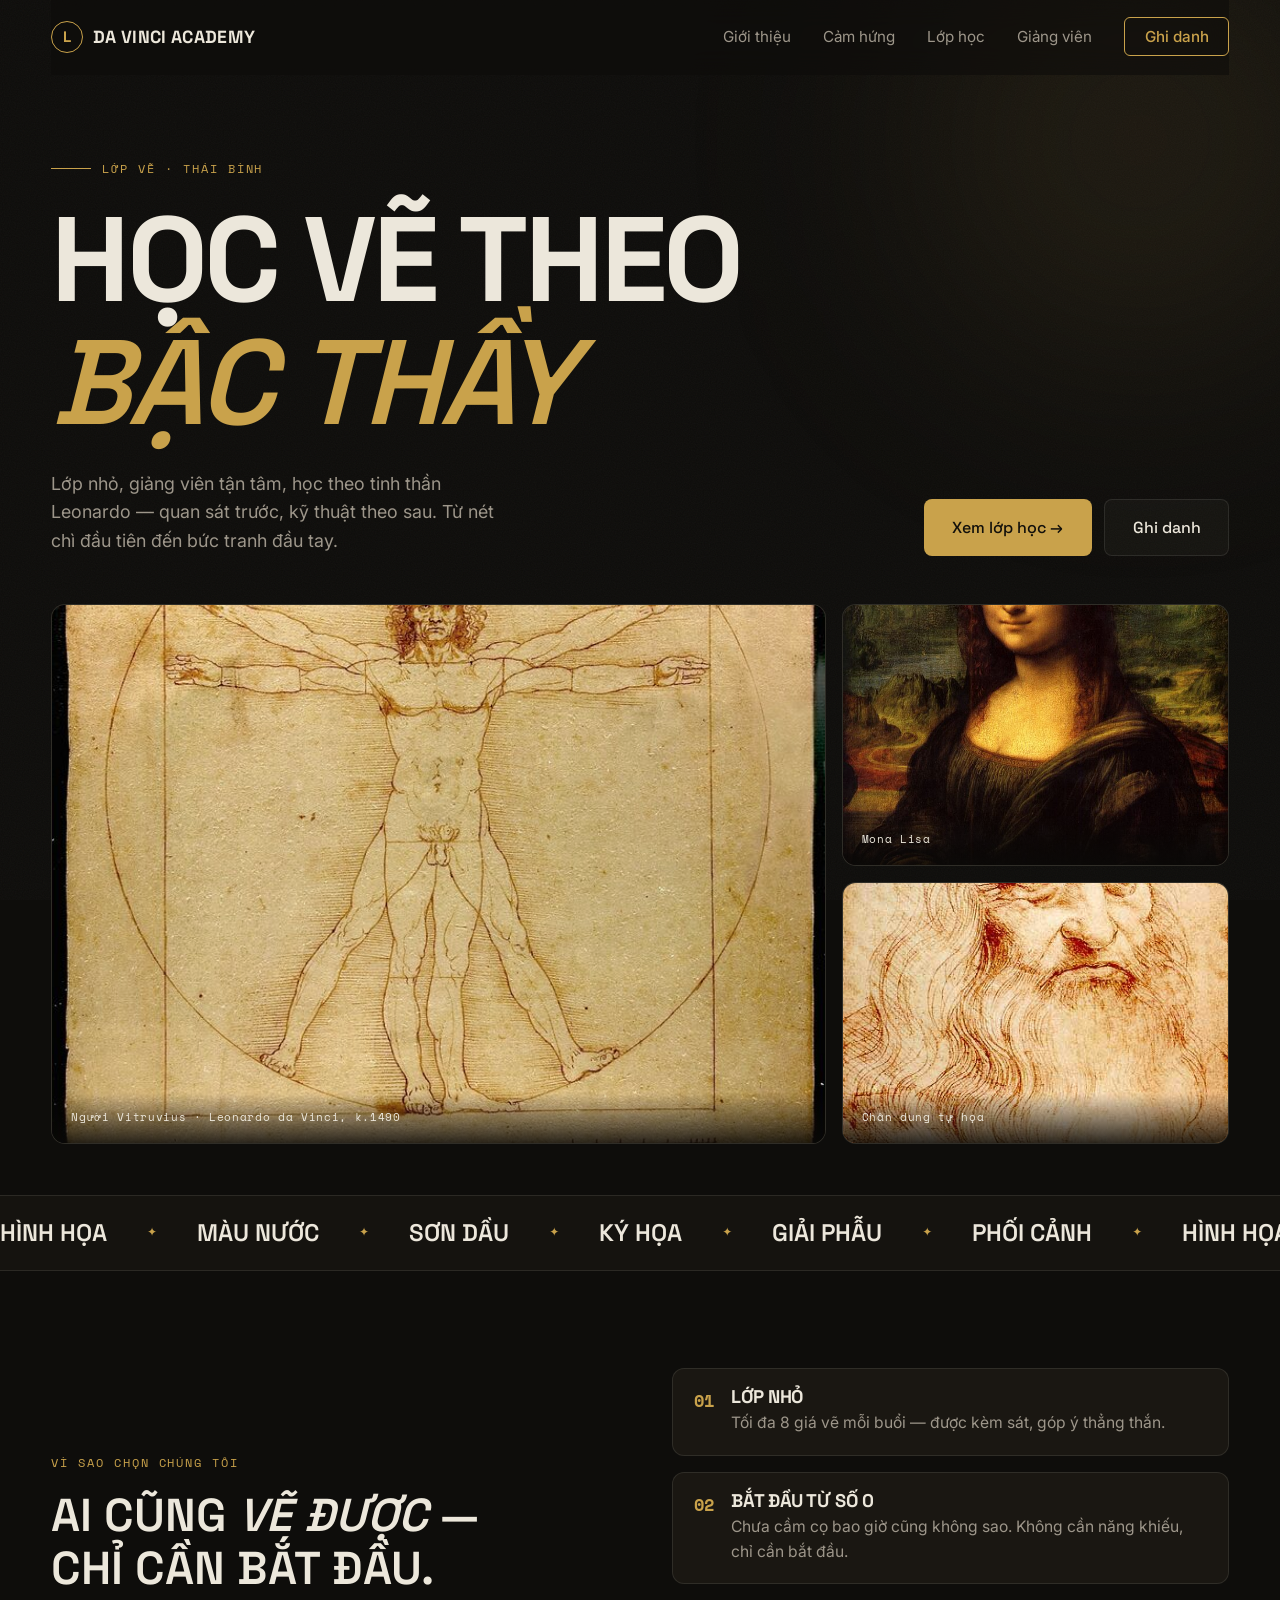
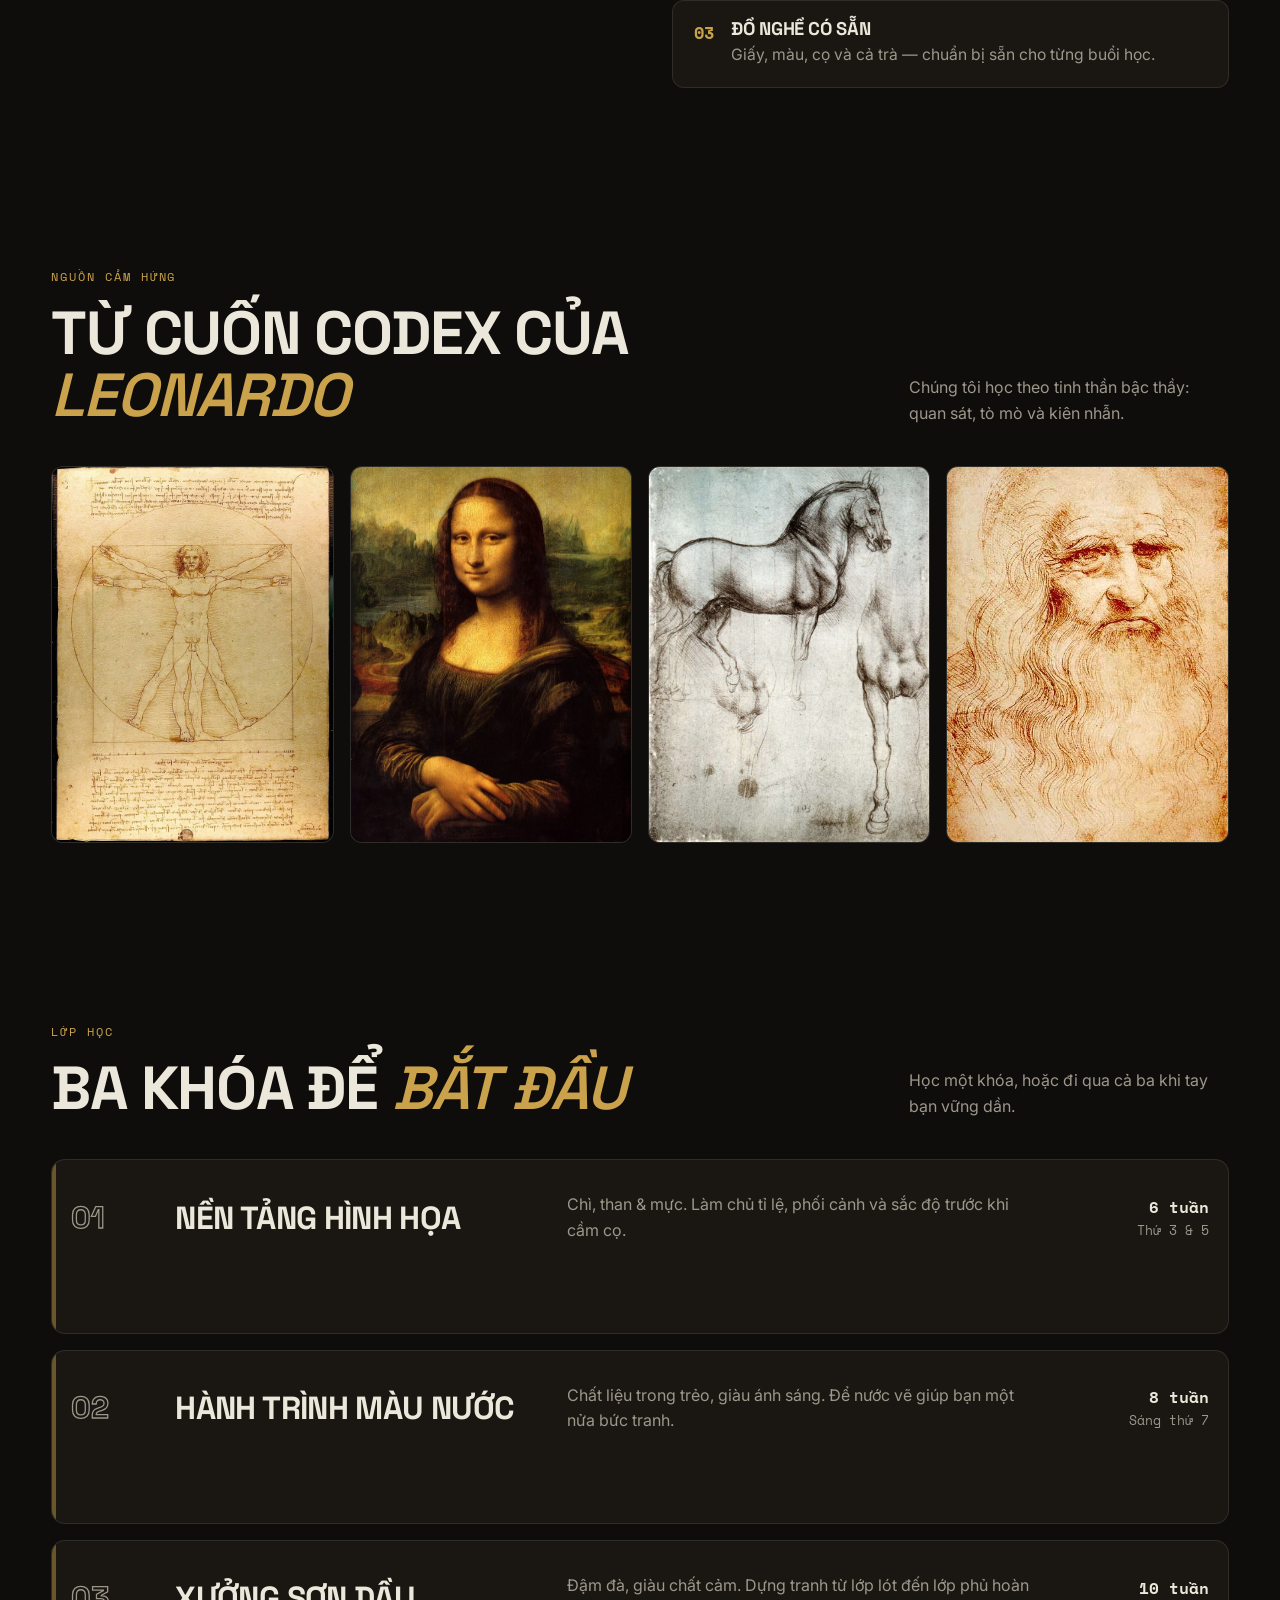
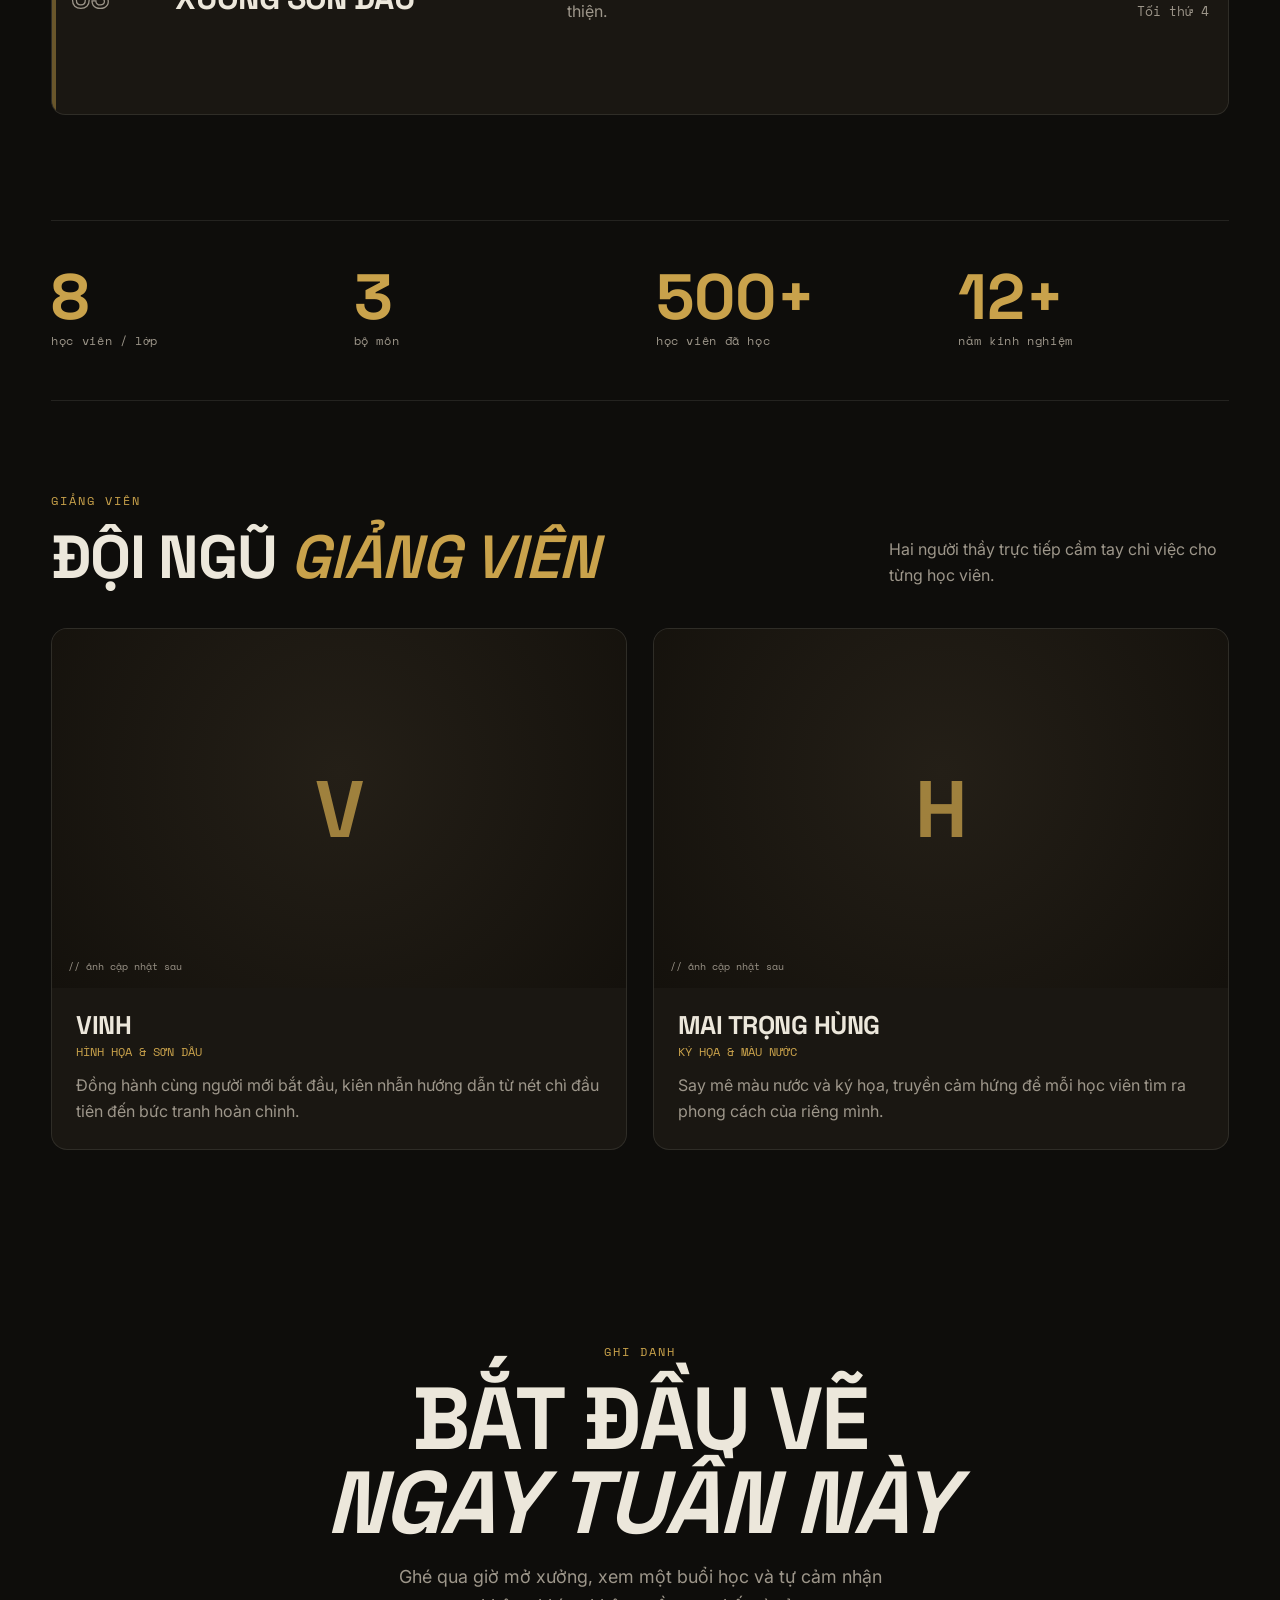
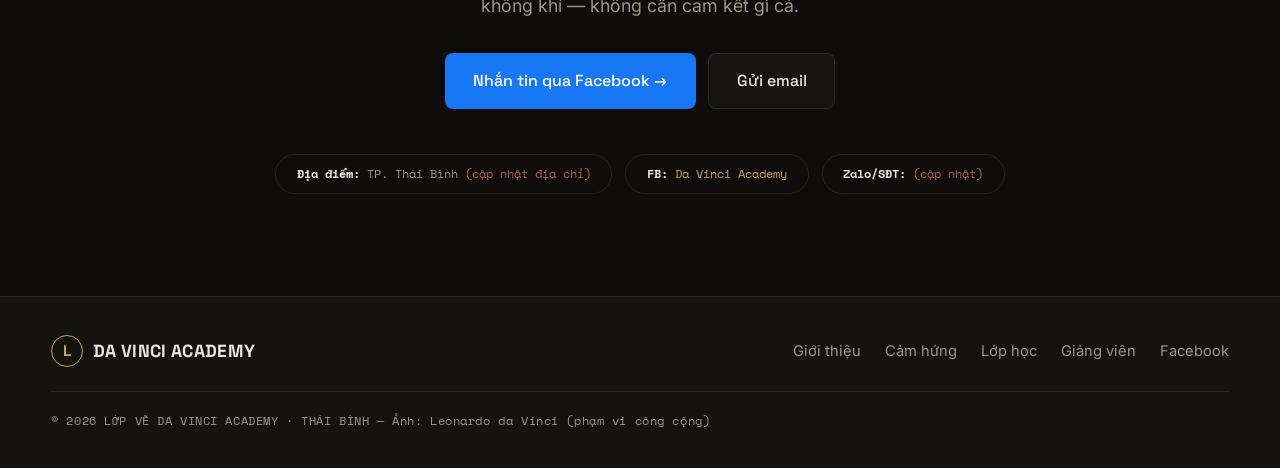
==== index.html @ dcdc7dc7 "Đặt bản giao diện da Vinci (tối + ảnh thật) làm trang chủ - davinci.html -> index.html (trang chủ Gi" ====
<!DOCTYPE html>
<html lang="vi">
<head>
<meta charset="UTF-8" />
<meta name="viewport" content="width=device-width, initial-scale=1.0" />
<meta name="description" content="Lớp vẽ Da Vinci Academy | Thái Bình — học vẽ theo tinh thần bậc thầy Phục Hưng. Giảng viên Vinh & Mai Trọng Hùng. Ký họa, màu nước, sơn dầu." />
<title>DA VINCI ACADEMY — Thái Bình</title>
<link rel="preconnect" href="https://fonts.googleapis.com" />
<link rel="preconnect" href="https://fonts.gstatic.com" crossorigin />
<link href="https://fonts.googleapis.com/css2?family=Space+Grotesk:wght@500;600;700&family=Space+Mono:wght@400;700&family=Inter:wght@400;500;600&display=swap" rel="stylesheet" />
<style>
:root{
  --bg:#0e0d0b;
  --bg2:#15130f;
  --card:#1a1712;
  --ink:#ece7db;
  --muted:#9d968a;
  --line:rgba(236,231,219,.1);
  --gold:#c9a24b;
  --gold-soft:#e0c079;
  --sanguine:#b0603f;
  --display:"Space Grotesk",system-ui,sans-serif;
  --mono:"Space Mono",monospace;
  --body:"Inter",system-ui,sans-serif;
}
*{box-sizing:border-box;margin:0;padding:0}
html{scroll-behavior:smooth}
body{font-family:var(--body);color:var(--ink);background:var(--bg);line-height:1.6;-webkit-font-smoothing:antialiased;overflow-x:hidden}
.wrap{width:min(1240px,92%);margin-inline:auto;position:relative;z-index:2}
a{color:inherit;text-decoration:none}
img{display:block;max-width:100%}
h1,h2,h3{font-family:var(--display);font-weight:700;line-height:1.02;letter-spacing:-.02em}

.glow{position:fixed;width:600px;height:600px;border-radius:50%;filter:blur(120px);background:radial-gradient(circle,rgba(201,162,75,.16),transparent 70%);top:-160px;right:-160px;z-index:0;pointer-events:none}
.grain{position:fixed;inset:0;z-index:1;pointer-events:none;opacity:.04;
  background-image:url("data:image/svg+xml,%3Csvg xmlns='http://www.w3.org/2000/svg' width='120' height='120'%3E%3Cfilter id='n'%3E%3CfeTurbulence type='fractalNoise' baseFrequency='.85' numOctaves='2'/%3E%3C/filter%3E%3Crect width='120' height='120' filter='url(%23n)'/%3E%3C/svg%3E")}

.mono{font-family:var(--mono);font-size:.76rem;letter-spacing:.16em;text-transform:uppercase}
.gold{color:var(--gold)}

/* ===== Nav ===== */
.nav{display:flex;align-items:center;justify-content:space-between;padding:1.3rem 0;position:sticky;top:0;background:rgba(14,13,11,.6);backdrop-filter:blur(14px);z-index:60;border-bottom:1px solid transparent;transition:border-color .3s}
.nav.stuck{border-color:var(--line)}
.brand{font-family:var(--display);font-weight:700;font-size:1.1rem;letter-spacing:.02em;display:flex;align-items:center;gap:.6rem}
.brand .seal{width:32px;height:32px;border:1px solid var(--gold);border-radius:50%;display:grid;place-items:center;color:var(--gold);font-family:var(--display);font-size:.95rem}
.nav-links{display:flex;align-items:center;gap:2rem;list-style:none}
.nav-links a{font-size:.95rem;color:var(--muted);transition:color .2s}
.nav-links a:hover{color:var(--ink)}
.nav-cta{border:1px solid var(--gold);color:var(--gold)!important;padding:.55rem 1.2rem;border-radius:6px;font-weight:500;font-size:.9rem}
.nav-cta:hover{background:var(--gold);color:#12100b!important}
.burger{display:none;flex-direction:column;gap:5px;background:none;border:0;cursor:pointer}
.burger span{width:26px;height:2px;background:var(--ink);border-radius:2px}

/* ===== Hero ===== */
.hero{padding:clamp(2.5rem,6vw,5rem) 0 clamp(2.5rem,4vw,4rem)}
.hero .mono{color:var(--gold);margin-bottom:1.3rem;display:inline-flex;align-items:center;gap:.7rem}
.hero .mono::before{content:"";width:40px;height:1px;background:var(--gold)}
.hero h1{font-size:clamp(3rem,9.5vw,7.5rem);font-weight:700;letter-spacing:-.03em;text-transform:uppercase}
.hero h1 em{font-style:italic;font-family:var(--display);color:var(--gold);font-weight:600}
.hero-sub{display:flex;justify-content:space-between;align-items:flex-end;gap:2rem;flex-wrap:wrap;margin-top:1.6rem}
.hero-sub p{max-width:42ch;color:var(--muted);font-size:1.12rem}
.hero-actions{display:flex;gap:.8rem;flex-wrap:wrap}
.btn{display:inline-flex;align-items:center;gap:.5rem;font-family:var(--display);font-weight:500;font-size:1rem;padding:.9rem 1.7rem;border-radius:8px;cursor:pointer;transition:transform .2s,background .2s,color .2s,border-color .2s;border:1px solid transparent}
.btn-gold{background:var(--gold);color:#12100b}
.btn-gold:hover{background:var(--gold-soft);transform:translateY(-3px)}
.btn-ghost{border-color:var(--line);color:var(--ink);background:rgba(236,231,219,.03)}
.btn-ghost:hover{border-color:var(--gold);color:var(--gold);transform:translateY(-3px)}

.hero-visual{margin-top:clamp(2rem,4vw,3rem);display:grid;grid-template-columns:2fr 1fr;gap:1rem;height:clamp(340px,46vw,540px)}
.ph{position:relative;overflow:hidden;border-radius:14px;border:1px solid var(--line);background:var(--card)}
.ph img{position:absolute;inset:0;width:100%;height:100%;object-fit:cover;filter:saturate(.92) contrast(1.02)}
.ph .cap{position:absolute;left:0;right:0;bottom:0;padding:1rem 1.2rem;font-family:var(--mono);font-size:.68rem;letter-spacing:.06em;color:var(--ink);background:linear-gradient(transparent,rgba(10,9,7,.85));z-index:2}
.hero-side{display:grid;grid-template-rows:1fr 1fr;gap:1rem}

/* ===== Marquee ===== */
.strip{border-block:1px solid var(--line);padding:1.1rem 0;overflow:hidden;white-space:nowrap;background:var(--bg2)}
.strip .track{display:inline-flex;gap:2.5rem;font-family:var(--display);font-weight:600;font-size:1.5rem;text-transform:uppercase;color:var(--ink);animation:slide 24s linear infinite}
.strip .track span{display:inline-flex;align-items:center;gap:2.5rem}
.strip .track span::after{content:"✦";font-size:.75rem;color:var(--gold)}
@keyframes slide{to{transform:translateX(-50%)}}

/* ===== Section ===== */
.sec{padding:clamp(3.5rem,7vw,7rem) 0}
.eyebrow{font-family:var(--mono);font-size:.76rem;letter-spacing:.16em;text-transform:uppercase;color:var(--gold);margin-bottom:1rem;display:block}
.sec-title{font-size:clamp(2.1rem,5vw,3.8rem);font-weight:700;text-transform:uppercase}
.sec-title em{font-style:italic;color:var(--gold);font-weight:600}
.two{display:grid;grid-template-columns:1fr 1fr;gap:clamp(2rem,5vw,5rem);align-items:center}

/* about */
.statement{font-family:var(--display);font-size:clamp(1.8rem,3.6vw,3rem);font-weight:600;line-height:1.15;max-width:16ch;text-transform:uppercase}
.about-points{list-style:none;display:grid;gap:1rem;margin-top:.5rem}
.about-points li{display:grid;grid-template-columns:auto 1fr;gap:1.1rem;align-items:start;padding:1.2rem 1.3rem;border:1px solid var(--line);border-radius:12px;background:var(--card);transition:border-color .25s,transform .25s}
.about-points li:hover{transform:translateY(-4px);border-color:var(--gold)}
.about-points .n{font-family:var(--mono);font-weight:700;font-size:1.05rem;color:var(--gold)}
.about-points h3{font-size:1.15rem;margin-bottom:.2rem;text-transform:uppercase}
.about-points p{color:var(--muted);font-size:.98rem}

/* ===== Gallery ===== */
.gallery-grid{display:grid;grid-template-columns:repeat(4,1fr);gap:1rem}
.art{position:relative;border-radius:12px;overflow:hidden;border:1px solid var(--line);aspect-ratio:3/4;background:var(--card)}
.art img{width:100%;height:100%;object-fit:cover;filter:saturate(.9) contrast(1.02);transition:transform .5s,filter .4s}
.art:hover img{transform:scale(1.05);filter:saturate(1)}
.art figcaption{position:absolute;left:0;right:0;bottom:0;padding:.9rem 1rem;font-family:var(--mono);font-size:.66rem;letter-spacing:.05em;color:var(--ink);background:linear-gradient(transparent,rgba(10,9,7,.88));opacity:0;transform:translateY(8px);transition:.3s}
.art:hover figcaption{opacity:1;transform:none}

/* ===== Classes ===== */
.classes-head{display:flex;justify-content:space-between;align-items:flex-end;flex-wrap:wrap;gap:1rem;margin-bottom:2.5rem}
.class-row{display:grid;grid-template-columns:80px 1.1fr 1.4fr 150px;gap:1.5rem;align-items:center;padding:2rem 1.2rem;border:1px solid var(--line);border-radius:14px;margin-bottom:1rem;background:var(--card);position:relative;overflow:hidden;transition:transform .25s,border-color .25s}
.class-row::before{content:"";position:absolute;left:0;top:0;bottom:0;width:4px;background:var(--gold);opacity:.45;transition:opacity .25s,width .25s}
.class-row:hover{transform:translateX(6px);border-color:var(--gold)}
.class-row:hover::before{opacity:1;width:7px}
.class-row .num{font-family:var(--display);font-size:1.9rem;font-weight:700;color:transparent;-webkit-text-stroke:1.3px var(--muted)}
.class-row h3{font-size:clamp(1.4rem,2.6vw,2rem);text-transform:uppercase}
.class-row .desc{color:var(--muted)}
.class-row .info{text-align:right;font-family:var(--mono);font-size:.82rem}
.class-row .info b{display:block;color:var(--ink);font-size:.98rem}
.class-row .info span{color:var(--muted)}
.class-row .arrow{font-family:var(--display);color:var(--gold);font-size:1.3rem;opacity:0;transition:opacity .25s,transform .25s}
.class-row:hover .arrow{opacity:1;transform:translateX(4px)}

/* ===== Numbers ===== */
.numbers{border-block:1px solid var(--line);padding:clamp(2.2rem,5vw,3rem) 0;display:grid;grid-template-columns:repeat(4,1fr);gap:2rem}
.numbers .stat b{font-family:var(--display);font-size:clamp(2.6rem,6vw,4rem);font-weight:700;display:block;line-height:.9;color:var(--gold)}
.numbers .stat span{color:var(--muted);font-family:var(--mono);font-size:.78rem;letter-spacing:.05em}

/* ===== Instructors ===== */
.teachers{display:grid;grid-template-columns:1fr 1fr;gap:1.6rem}
.teacher{border:1px solid var(--line);border-radius:16px;overflow:hidden;background:var(--card);transition:transform .25s,border-color .25s}
.teacher:hover{transform:translateY(-6px);border-color:var(--gold)}
.teacher .t-pic{aspect-ratio:16/10;position:relative;display:grid;place-items:center;background:radial-gradient(circle at 50% 40%,#241f17,#14110c)}
.teacher .t-pic .big{font-family:var(--display);font-size:5rem;font-weight:700;color:var(--gold);opacity:.75}
.teacher .t-pic .note{position:absolute;bottom:.8rem;left:1rem;font-family:var(--mono);font-size:.64rem;color:var(--muted)}
.teacher .t-body{padding:1.5rem}
.teacher h3{font-size:1.6rem;text-transform:uppercase;margin-bottom:.25rem}
.teacher .t-role{font-family:var(--mono);font-size:.78rem;color:var(--gold);margin-bottom:.7rem;text-transform:uppercase}
.teacher .t-desc{color:var(--muted);font-size:1rem}

/* ===== CTA ===== */
.cta{text-align:center;padding:clamp(4rem,8vw,7rem) 0}
.cta h2{font-size:clamp(2.6rem,7vw,5.5rem);font-weight:700;text-transform:uppercase;line-height:.95}
.cta p{color:var(--muted);font-size:1.12rem;margin:1.2rem auto 2rem;max-width:44ch}
.socials{display:flex;justify-content:center;gap:.8rem;flex-wrap:wrap}
.btn-fb{background:#1877f2;color:#fff}
.btn-fb:hover{filter:brightness(1.1);transform:translateY(-3px)}
.cta-meta{display:flex;justify-content:center;gap:.8rem;flex-wrap:wrap;margin-top:2.8rem}
.cta-meta div{border:1px solid var(--line);border-radius:100px;padding:.55rem 1.3rem;font-family:var(--mono);font-size:.78rem;color:var(--muted)}
.cta-meta b{color:var(--ink)}
.cta-meta .todo{color:var(--sanguine)}

/* ===== Footer ===== */
.ftr{border-top:1px solid var(--line);padding:2.4rem 0;background:var(--bg2)}
.ftr-in{display:flex;justify-content:space-between;align-items:center;flex-wrap:wrap;gap:1rem}
.ftr-nav{display:flex;gap:1.5rem;flex-wrap:wrap}
.ftr-nav a{color:var(--muted);font-size:.92rem}
.ftr-nav a:hover{color:var(--gold)}
.ftr-copy{color:var(--muted);font-family:var(--mono);font-size:.72rem;letter-spacing:.05em;flex-basis:100%;padding-top:1.2rem;border-top:1px solid var(--line);margin-top:.5rem}

.reveal{opacity:0;transform:translateY(22px);transition:opacity .7s,transform .7s}
.reveal.in{opacity:1;transform:none}

@media(max-width:860px){
  .two{grid-template-columns:1fr}
  .hero-visual{grid-template-columns:1fr;height:auto}
  .hero-side{grid-template-rows:none;grid-template-columns:1fr 1fr}
  .ph{height:200px}.hero-visual>.ph:first-child{height:300px}
  .gallery-grid{grid-template-columns:1fr 1fr}
  .class-row{grid-template-columns:60px 1fr;gap:.5rem 1rem}
  .class-row .desc,.class-row .info{grid-column:2;text-align:left}
  .numbers{grid-template-columns:1fr 1fr}
  .teachers{grid-template-columns:1fr}
}
@media(max-width:600px){
  .nav-links{position:absolute;top:100%;left:0;right:0;flex-direction:column;gap:0;background:var(--bg2);border-bottom:1px solid var(--line);max-height:0;overflow:hidden;transition:max-height .35s;padding:0 5%}
  .nav-links.open{max-height:440px;padding:1rem 5%}
  .nav-links li{width:100%;padding:.55rem 0}
  .burger{display:flex}
  .hero-side{grid-template-columns:1fr}
  .numbers{grid-template-columns:1fr 1fr}
}
</style>
</head>
<body id="top">
<div class="glow"></div><div class="grain"></div>

<div class="wrap">
  <!-- Nav -->
  <nav class="nav" id="nav">
    <a href="#top" class="brand"><span class="seal">L</span>DA VINCI ACADEMY</a>
    <button class="burger" aria-label="Mở menu"><span></span><span></span><span></span></button>
    <ul class="nav-links">
      <li><a href="#about">Giới thiệu</a></li>
      <li><a href="#gallery">Cảm hứng</a></li>
      <li><a href="#classes">Lớp học</a></li>
      <li><a href="#master">Giảng viên</a></li>
      <li><a href="#enroll" class="nav-cta">Ghi danh</a></li>
    </ul>
  </nav>

  <!-- Hero -->
  <header class="hero">
    <span class="mono reveal">Lớp vẽ · Thái Bình</span>
    <h1 class="reveal">Học vẽ theo<br /><em>bậc thầy</em></h1>
    <div class="hero-sub reveal">
      <p>Lớp nhỏ, giảng viên tận tâm, học theo tinh thần Leonardo — quan sát trước, kỹ thuật theo sau. Từ nét chì đầu tiên đến bức tranh đầu tay.</p>
      <div class="hero-actions">
        <a href="#classes" class="btn btn-gold">Xem lớp học →</a>
        <a href="#enroll" class="btn btn-ghost">Ghi danh</a>
      </div>
    </div>

    <div class="hero-visual reveal">
      <div class="ph"><img src="assets/vitruvian.jpg" alt="Người Vitruvius - Leonardo da Vinci" loading="lazy" /><span class="cap">Người Vitruvius · Leonardo da Vinci, k.1490</span></div>
      <div class="hero-side">
        <div class="ph"><img src="assets/mona-lisa.jpg" alt="Mona Lisa - Leonardo da Vinci" loading="lazy" /><span class="cap">Mona Lisa</span></div>
        <div class="ph"><img src="assets/self-portrait.jpg" alt="Chân dung tự họa - Leonardo da Vinci" loading="lazy" /><span class="cap">Chân dung tự họa</span></div>
      </div>
    </div>
  </header>
</div>

<!-- Marquee -->
<div class="strip">
  <div class="track">
    <span>Hình họa</span><span>Màu nước</span><span>Sơn dầu</span><span>Ký họa</span><span>Giải phẫu</span><span>Phối cảnh</span>
    <span>Hình họa</span><span>Màu nước</span><span>Sơn dầu</span><span>Ký họa</span><span>Giải phẫu</span><span>Phối cảnh</span>
  </div>
</div>

<div class="wrap">
  <!-- About -->
  <section class="sec two" id="about">
    <div class="reveal">
      <span class="eyebrow">Vì sao chọn chúng tôi</span>
      <p class="statement">Ai cũng <em>vẽ được</em> — chỉ cần bắt đầu.</p>
    </div>
    <ul class="about-points reveal">
      <li><span class="n">01</span><div><h3>Lớp nhỏ</h3><p>Tối đa 8 giá vẽ mỗi buổi — được kèm sát, góp ý thẳng thắn.</p></div></li>
      <li><span class="n">02</span><div><h3>Bắt đầu từ số 0</h3><p>Chưa cầm cọ bao giờ cũng không sao. Không cần năng khiếu, chỉ cần bắt đầu.</p></div></li>
      <li><span class="n">03</span><div><h3>Đồ nghề có sẵn</h3><p>Giấy, màu, cọ và cả trà — chuẩn bị sẵn cho từng buổi học.</p></div></li>
    </ul>
  </section>
</div>

<div class="wrap">
  <!-- Gallery -->
  <section class="sec" id="gallery">
    <div class="classes-head reveal">
      <div>
        <span class="eyebrow">Nguồn cảm hứng</span>
        <h2 class="sec-title">Từ cuốn codex của<br /><em>Leonardo</em></h2>
      </div>
      <p style="max-width:32ch;color:var(--muted)">Chúng tôi học theo tinh thần bậc thầy: quan sát, tò mò và kiên nhẫn.</p>
    </div>
    <div class="gallery-grid">
      <figure class="art reveal"><img src="assets/vitruvian.jpg" alt="Người Vitruvius" loading="lazy" /><figcaption>Người Vitruvius · nghiên cứu tỉ lệ cơ thể</figcaption></figure>
      <figure class="art reveal"><img src="assets/mona-lisa.jpg" alt="Mona Lisa" loading="lazy" /><figcaption>Mona Lisa · kỹ thuật sfumato</figcaption></figure>
      <figure class="art reveal"><img src="assets/horse.jpg" alt="Ký họa ngựa" loading="lazy" /><figcaption>Ký họa ngựa · nghiên cứu chuyển động</figcaption></figure>
      <figure class="art reveal"><img src="assets/self-portrait.jpg" alt="Chân dung tự họa" loading="lazy" /><figcaption>Chân dung tự họa · phấn đỏ sanguine</figcaption></figure>
    </div>
  </section>
</div>

<div class="wrap">
  <!-- Classes -->
  <section class="sec" id="classes">
    <div class="classes-head reveal">
      <div>
        <span class="eyebrow">Lớp học</span>
        <h2 class="sec-title">Ba khóa để <em>bắt đầu</em></h2>
      </div>
      <p style="max-width:32ch;color:var(--muted)">Học một khóa, hoặc đi qua cả ba khi tay bạn vững dần.</p>
    </div>

    <a class="class-row reveal" href="#enroll">
      <span class="num">01</span>
      <h3>Nền tảng Hình họa</h3>
      <p class="desc">Chì, than &amp; mực. Làm chủ tỉ lệ, phối cảnh và sắc độ trước khi cầm cọ.</p>
      <div class="info"><b>6 tuần</b><span>Thứ 3 &amp; 5</span></div>
      <span class="arrow">→</span>
    </a>
    <a class="class-row reveal" href="#enroll">
      <span class="num">02</span>
      <h3>Hành trình Màu nước</h3>
      <p class="desc">Chất liệu trong trẻo, giàu ánh sáng. Để nước vẽ giúp bạn một nửa bức tranh.</p>
      <div class="info"><b>8 tuần</b><span>Sáng thứ 7</span></div>
      <span class="arrow">→</span>
    </a>
    <a class="class-row reveal" href="#enroll">
      <span class="num">03</span>
      <h3>Xưởng Sơn dầu</h3>
      <p class="desc">Đậm đà, giàu chất cảm. Dựng tranh từ lớp lót đến lớp phủ hoàn thiện.</p>
      <div class="info"><b>10 tuần</b><span>Tối thứ 4</span></div>
      <span class="arrow">→</span>
    </a>
  </section>
</div>

<div class="wrap">
  <!-- Numbers -->
  <section class="reveal">
    <div class="numbers">
      <div class="stat"><b>8</b><span>học viên / lớp</span></div>
      <div class="stat"><b>3</b><span>bộ môn</span></div>
      <div class="stat"><b>500+</b><span>học viên đã học</span></div>
      <div class="stat"><b>12+</b><span>năm kinh nghiệm</span></div>
    </div>
  </section>

  <!-- Instructors -->
  <section class="sec" id="master">
    <div class="classes-head reveal">
      <div>
        <span class="eyebrow">Giảng viên</span>
        <h2 class="sec-title">Đội ngũ <em>giảng viên</em></h2>
      </div>
      <p style="max-width:34ch;color:var(--muted)">Hai người thầy trực tiếp cầm tay chỉ việc cho từng học viên.</p>
    </div>
    <div class="teachers">
      <article class="teacher reveal">
        <div class="t-pic"><span class="big">V</span><span class="note">// ảnh cập nhật sau</span></div>
        <div class="t-body">
          <h3>Vinh</h3>
          <p class="t-role">Hình họa &amp; Sơn dầu</p>
          <p class="t-desc">Đồng hành cùng người mới bắt đầu, kiên nhẫn hướng dẫn từ nét chì đầu tiên đến bức tranh hoàn chỉnh.</p>
        </div>
      </article>
      <article class="teacher reveal">
        <div class="t-pic"><span class="big">H</span><span class="note">// ảnh cập nhật sau</span></div>
        <div class="t-body">
          <h3>Mai Trọng Hùng</h3>
          <p class="t-role">Ký họa &amp; Màu nước</p>
          <p class="t-desc">Say mê màu nước và ký họa, truyền cảm hứng để mỗi học viên tìm ra phong cách của riêng mình.</p>
        </div>
      </article>
    </div>
  </section>

  <!-- CTA -->
  <section class="cta reveal" id="enroll">
    <span class="eyebrow" style="display:block">Ghi danh</span>
    <h2>Bắt đầu vẽ<br /><em>ngay tuần này</em></h2>
    <p>Ghé qua giờ mở xưởng, xem một buổi học và tự cảm nhận không khí — không cần cam kết gì cả.</p>
    <div class="socials">
      <a href="https://www.facebook.com/lopvedavinciacademy/" target="_blank" rel="noopener" class="btn btn-fb">Nhắn tin qua Facebook →</a>
      <a href="mailto:hello@davinci-academy.art" class="btn btn-ghost">Gửi email</a>
    </div>
    <div class="cta-meta">
      <div><b>Địa điểm:</b> TP. Thái Bình <span class="todo">(cập nhật địa chỉ)</span></div>
      <div><b>FB:</b> <a href="https://www.facebook.com/lopvedavinciacademy/" target="_blank" rel="noopener" style="color:var(--gold)">Da Vinci Academy</a></div>
      <div><b>Zalo/SĐT:</b> <span class="todo">(cập nhật)</span></div>
    </div>
  </section>
</div>

<!-- Footer -->
<footer class="ftr">
  <div class="wrap ftr-in">
    <a href="#top" class="brand"><span class="seal">L</span>DA VINCI ACADEMY</a>
    <nav class="ftr-nav">
      <a href="#about">Giới thiệu</a><a href="#gallery">Cảm hứng</a><a href="#classes">Lớp học</a><a href="#master">Giảng viên</a><a href="https://www.facebook.com/lopvedavinciacademy/" target="_blank" rel="noopener">Facebook</a>
    </nav>
    <p class="ftr-copy">© <span id="year"></span> LỚP VẼ DA VINCI ACADEMY · THÁI BÌNH — Ảnh: Leonardo da Vinci (phạm vi công cộng)</p>
  </div>
</footer>

<script>
  const burger=document.querySelector('.burger');
  const links=document.querySelector('.nav-links');
  burger.addEventListener('click',()=>links.classList.toggle('open'));
  links.querySelectorAll('a').forEach(a=>a.addEventListener('click',()=>links.classList.remove('open')));
  const nav=document.getElementById('nav');
  window.addEventListener('scroll',()=>nav.classList.toggle('stuck',window.scrollY>10));
  const io=new IntersectionObserver((es,o)=>es.forEach(e=>{if(e.isIntersecting){e.target.classList.add('in');o.unobserve(e.target)}}),{threshold:.1,rootMargin:'0px 0px -40px 0px'});
  document.querySelectorAll('.reveal').forEach(el=>io.observe(el));
  document.getElementById('year').textContent=new Date().getFullYear();
</script>
</body>
</html>
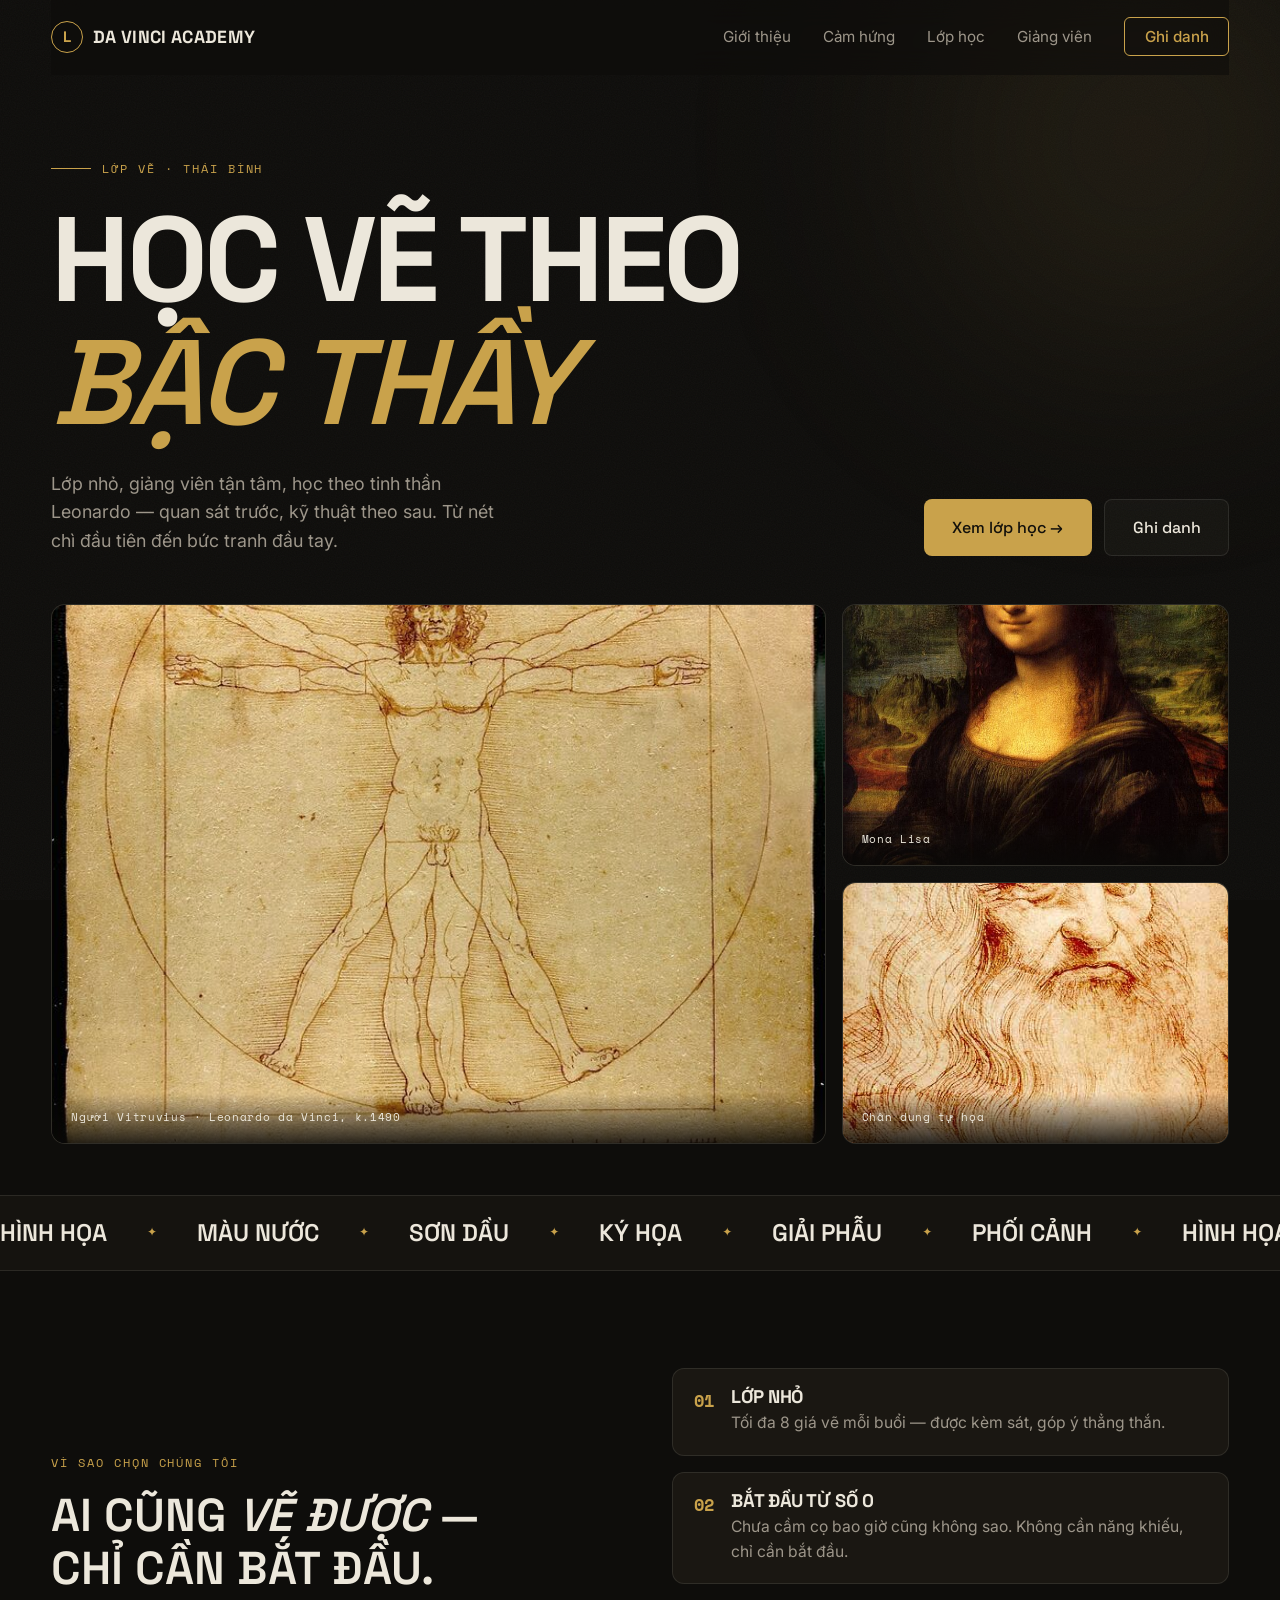
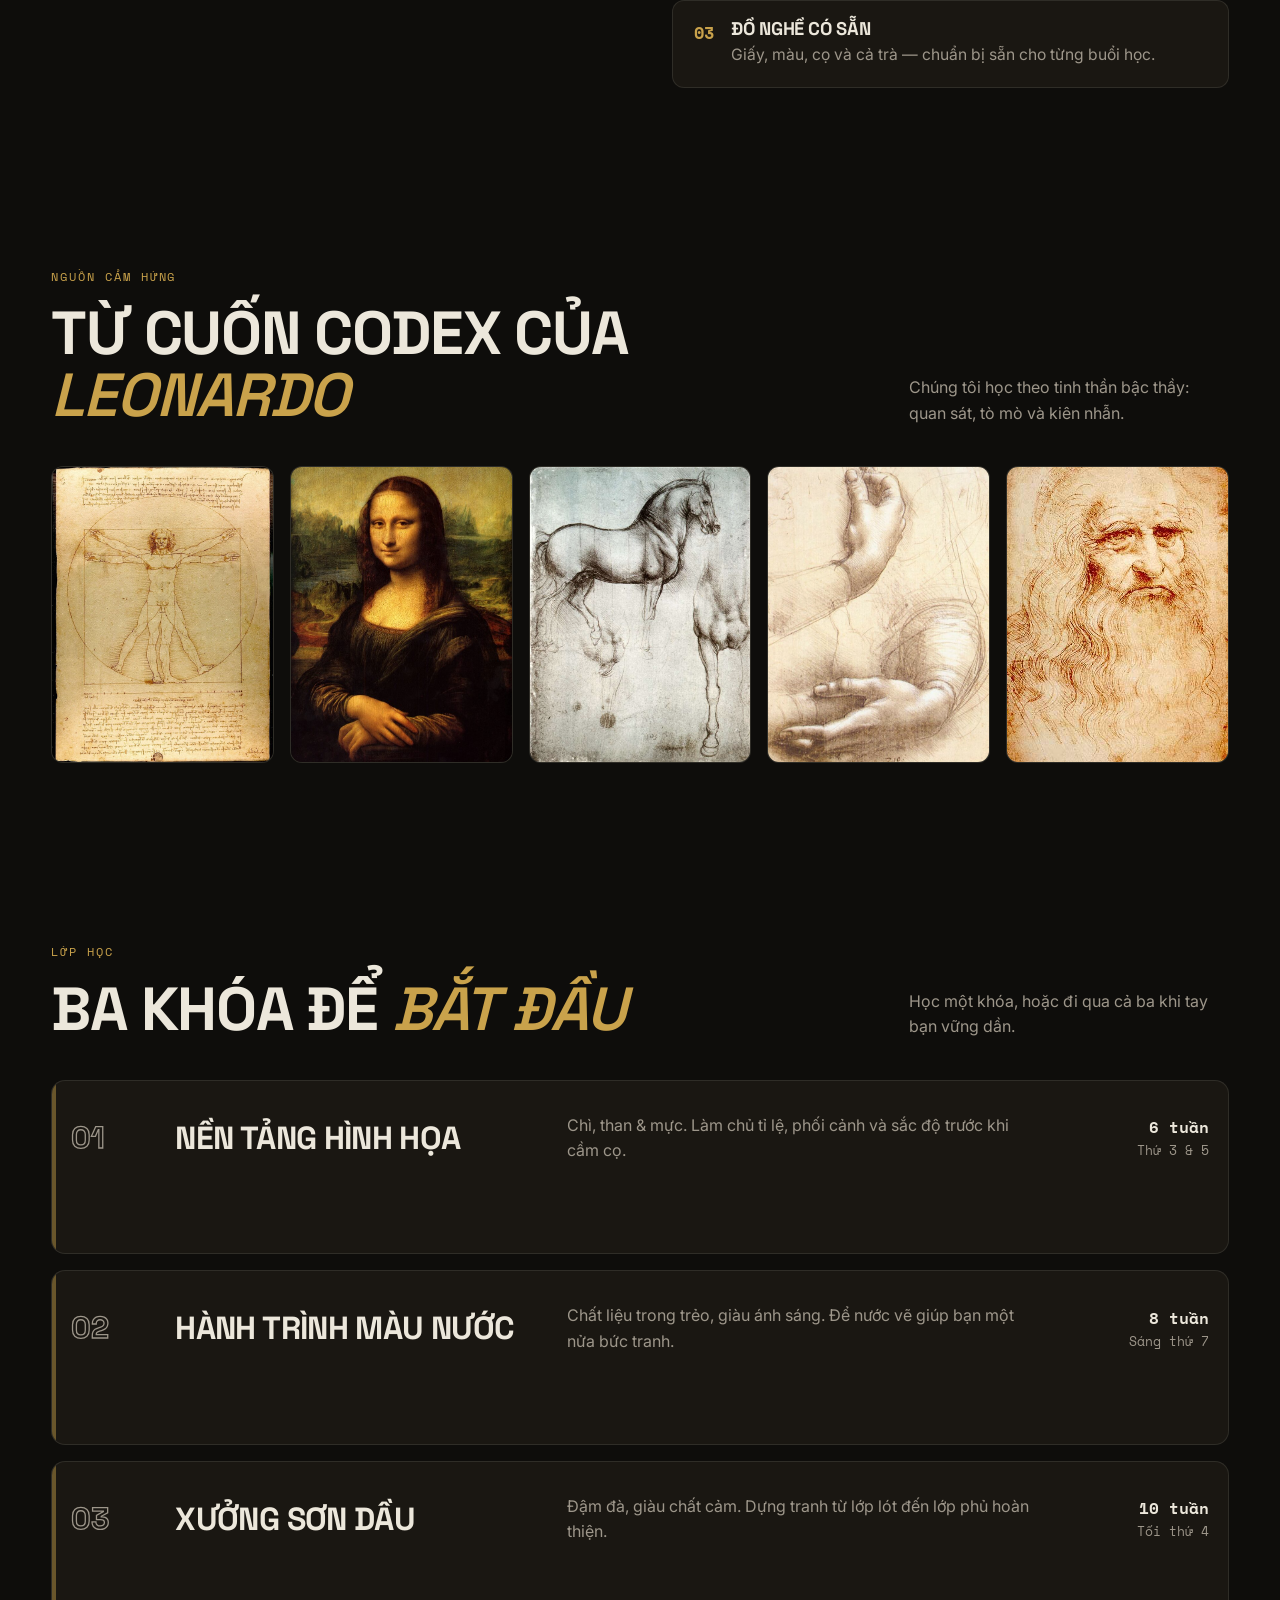
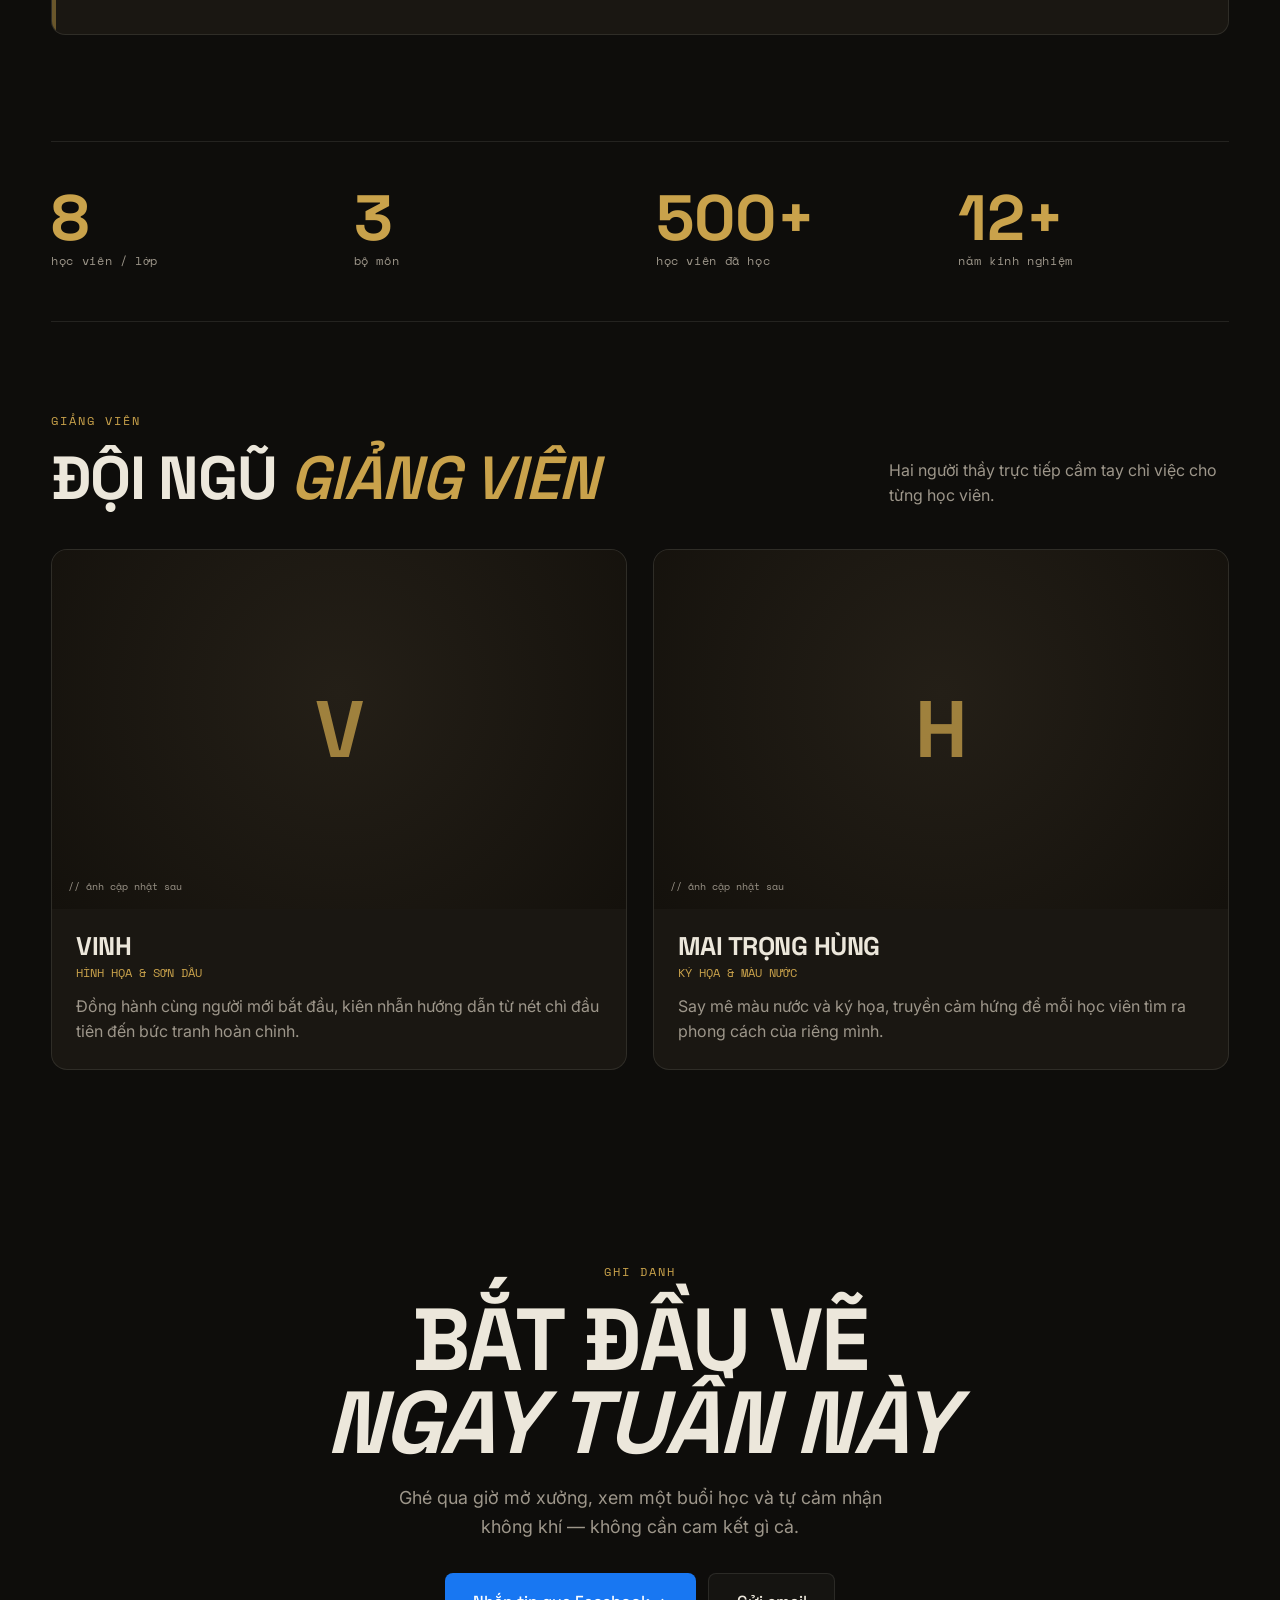
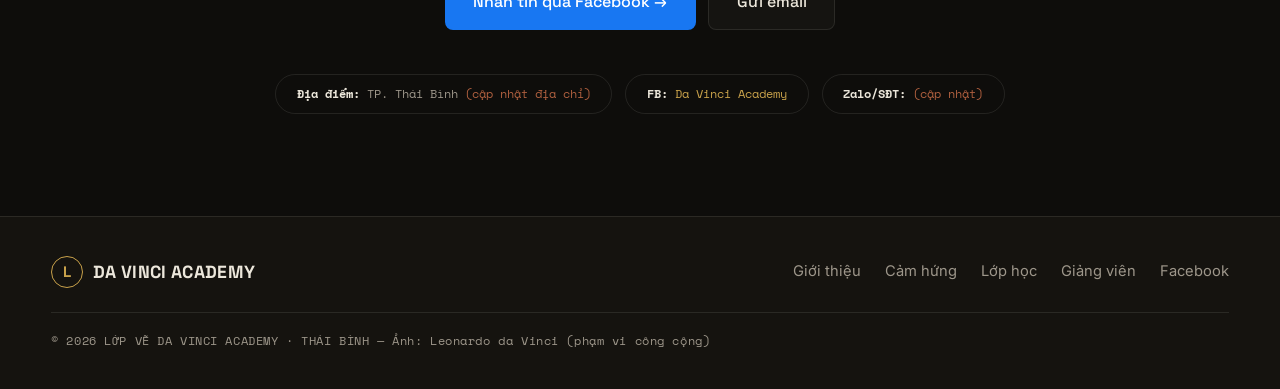
==== commit 4b60a43f: "Thêm ký họa bàn tay của da Vinci vào gallery (5 tác phẩm) Co-Authored-By: Claude Opus 4.8 (1M contex" ====
--- a/index.html
+++ b/index.html
@@ -96,7 +96,7 @@
 .about-points p{color:var(--muted);font-size:.98rem}
 
 /* ===== Gallery ===== */
-.gallery-grid{display:grid;grid-template-columns:repeat(4,1fr);gap:1rem}
+.gallery-grid{display:grid;grid-template-columns:repeat(5,1fr);gap:1rem}
 .art{position:relative;border-radius:12px;overflow:hidden;border:1px solid var(--line);aspect-ratio:3/4;background:var(--card)}
 .art img{width:100%;height:100%;object-fit:cover;filter:saturate(.9) contrast(1.02);transition:transform .5s,filter .4s}
 .art:hover img{transform:scale(1.05);filter:saturate(1)}
@@ -255,6 +255,7 @@
       <figure class="art reveal"><img src="assets/vitruvian.jpg" alt="Người Vitruvius" loading="lazy" /><figcaption>Người Vitruvius · nghiên cứu tỉ lệ cơ thể</figcaption></figure>
       <figure class="art reveal"><img src="assets/mona-lisa.jpg" alt="Mona Lisa" loading="lazy" /><figcaption>Mona Lisa · kỹ thuật sfumato</figcaption></figure>
       <figure class="art reveal"><img src="assets/horse.jpg" alt="Ký họa ngựa" loading="lazy" /><figcaption>Ký họa ngựa · nghiên cứu chuyển động</figcaption></figure>
+      <figure class="art reveal"><img src="assets/hands.jpg" alt="Ký họa bàn tay" loading="lazy" /><figcaption>Ký họa bàn tay · nghiên cứu giải phẫu</figcaption></figure>
       <figure class="art reveal"><img src="assets/self-portrait.jpg" alt="Chân dung tự họa" loading="lazy" /><figcaption>Chân dung tự họa · phấn đỏ sanguine</figcaption></figure>
     </div>
   </section>
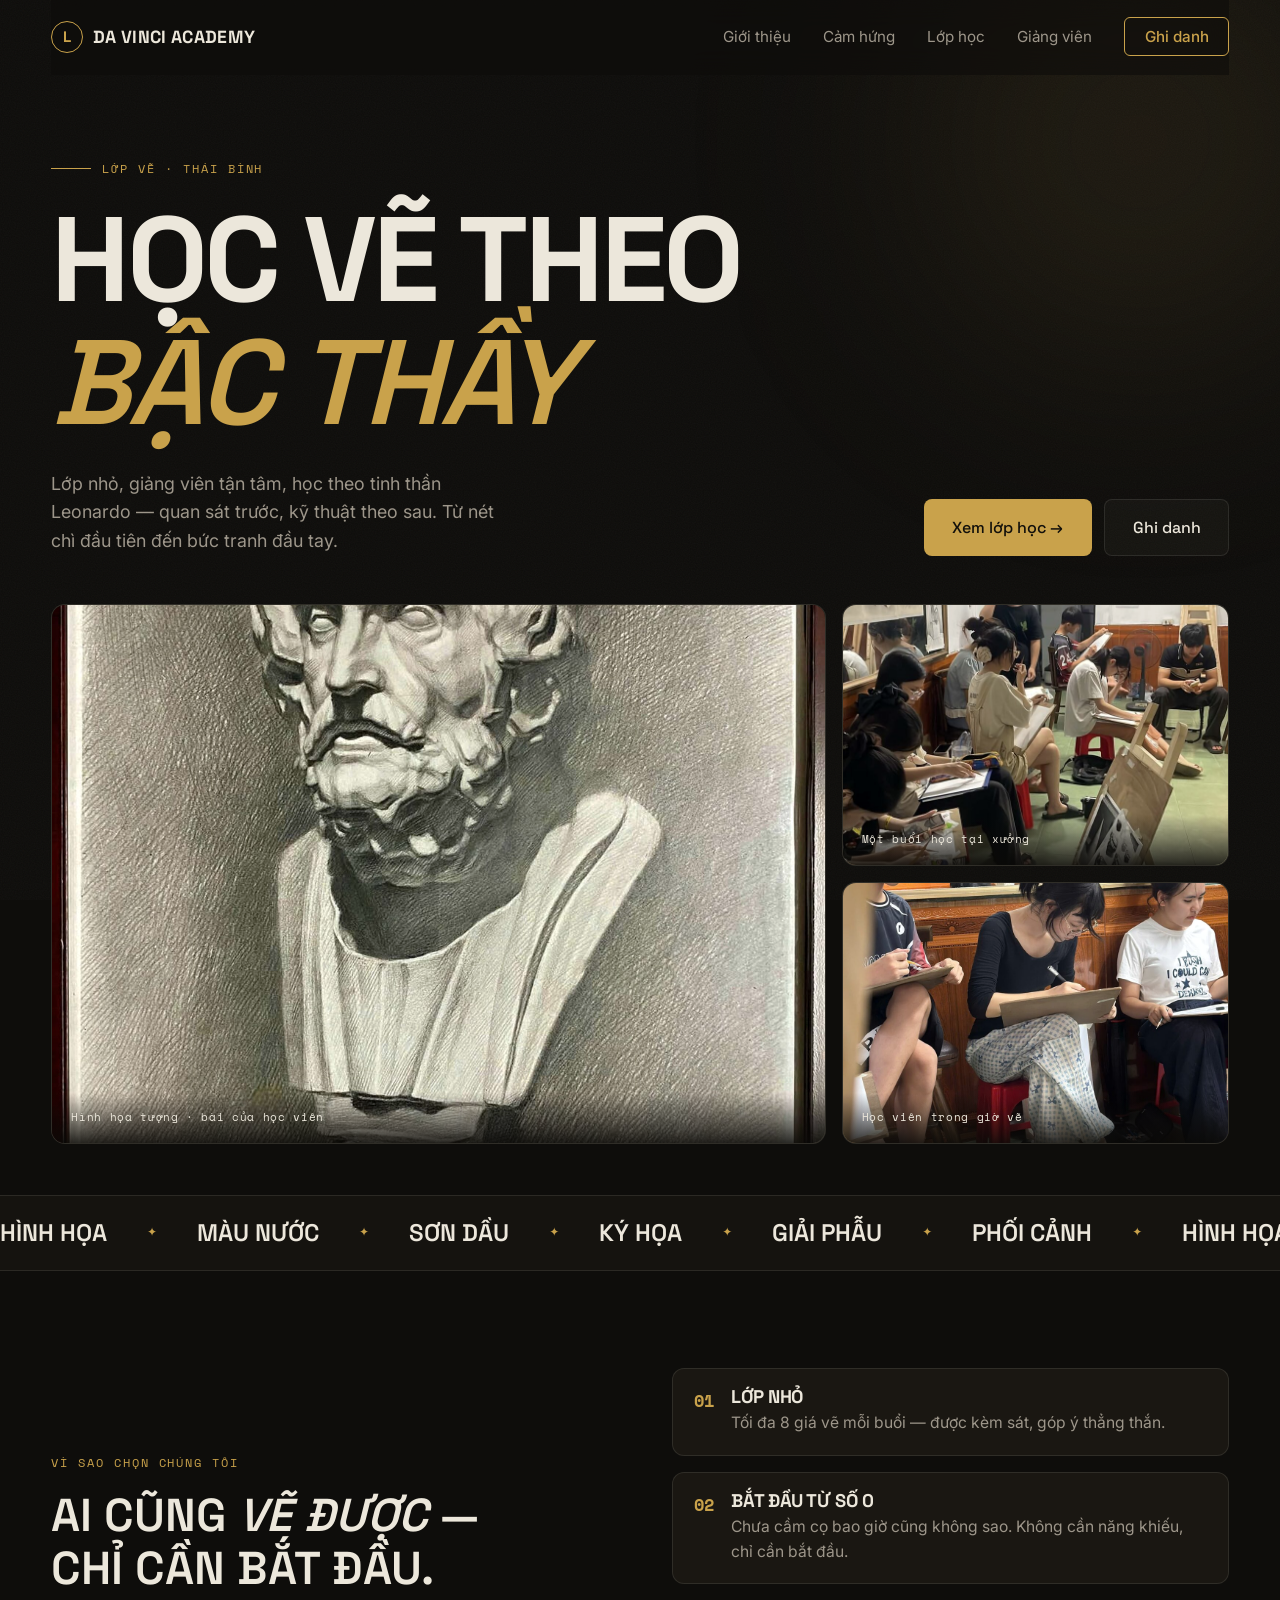
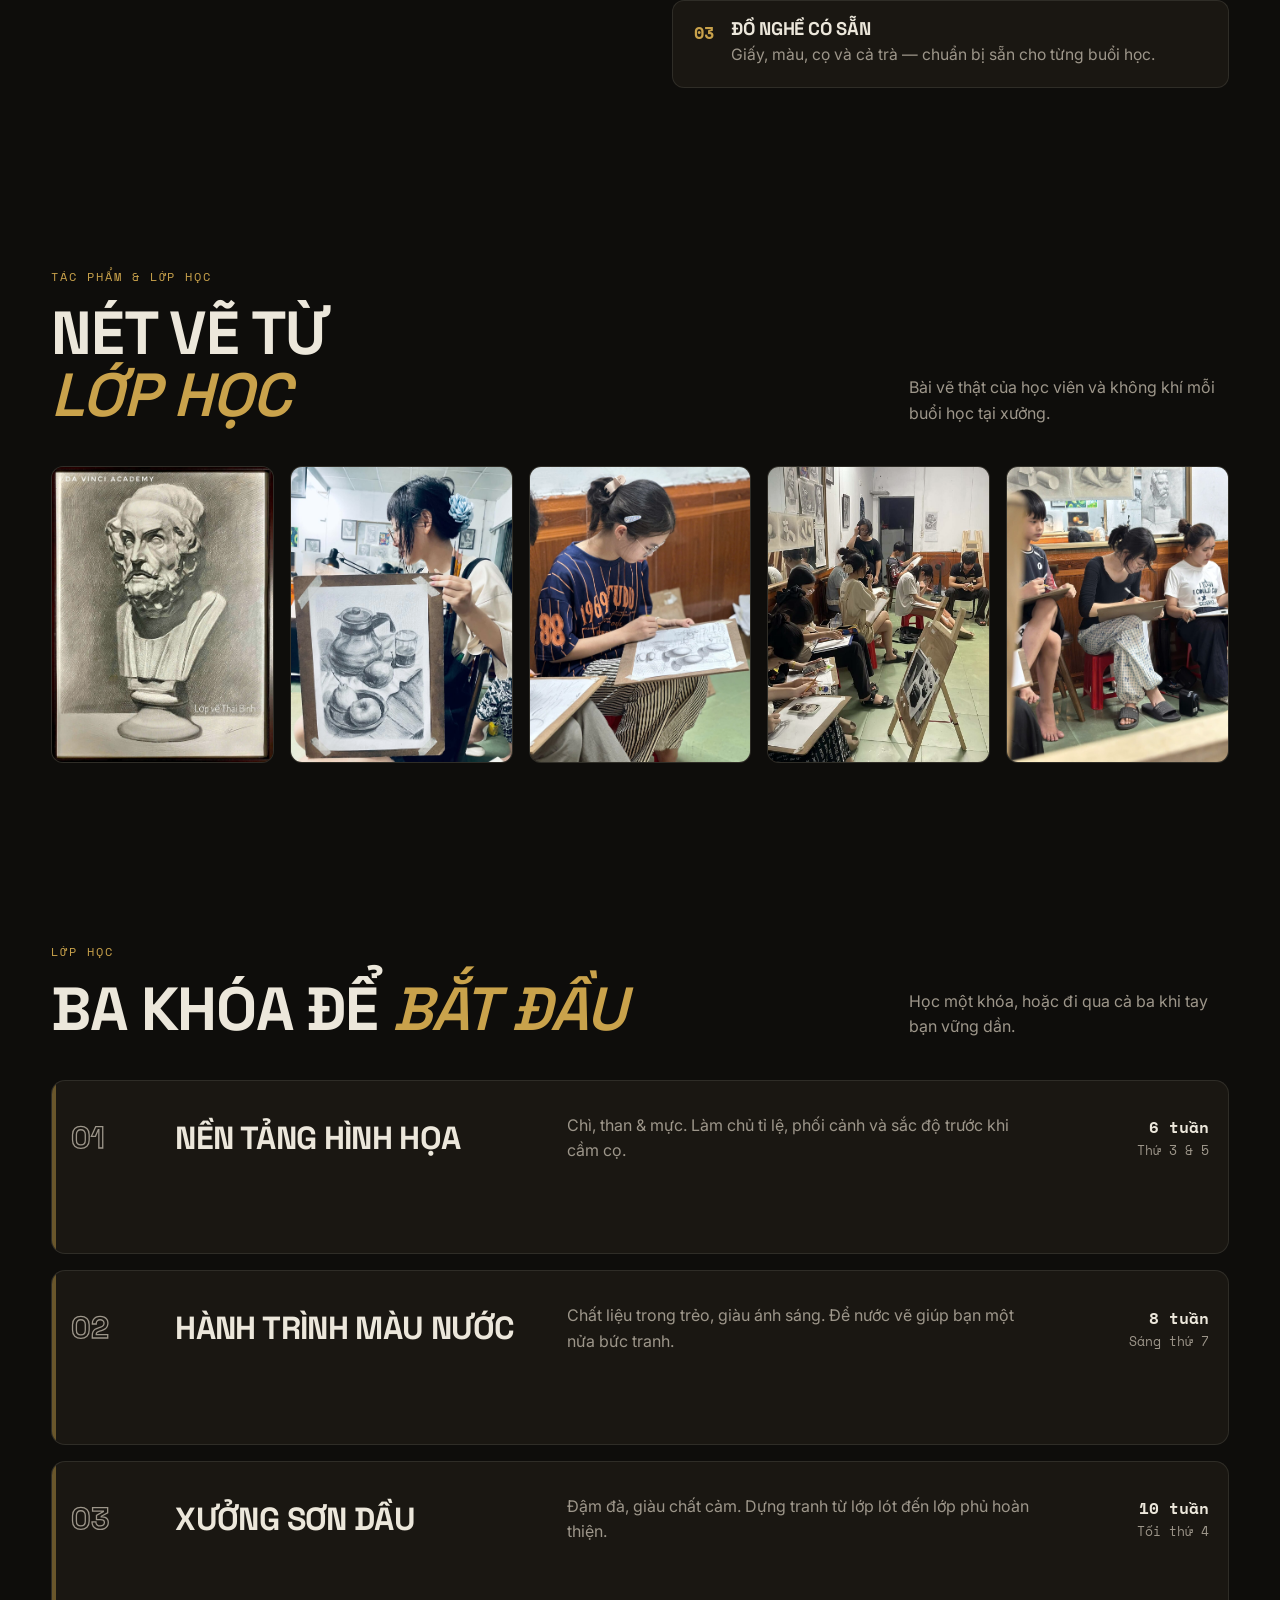
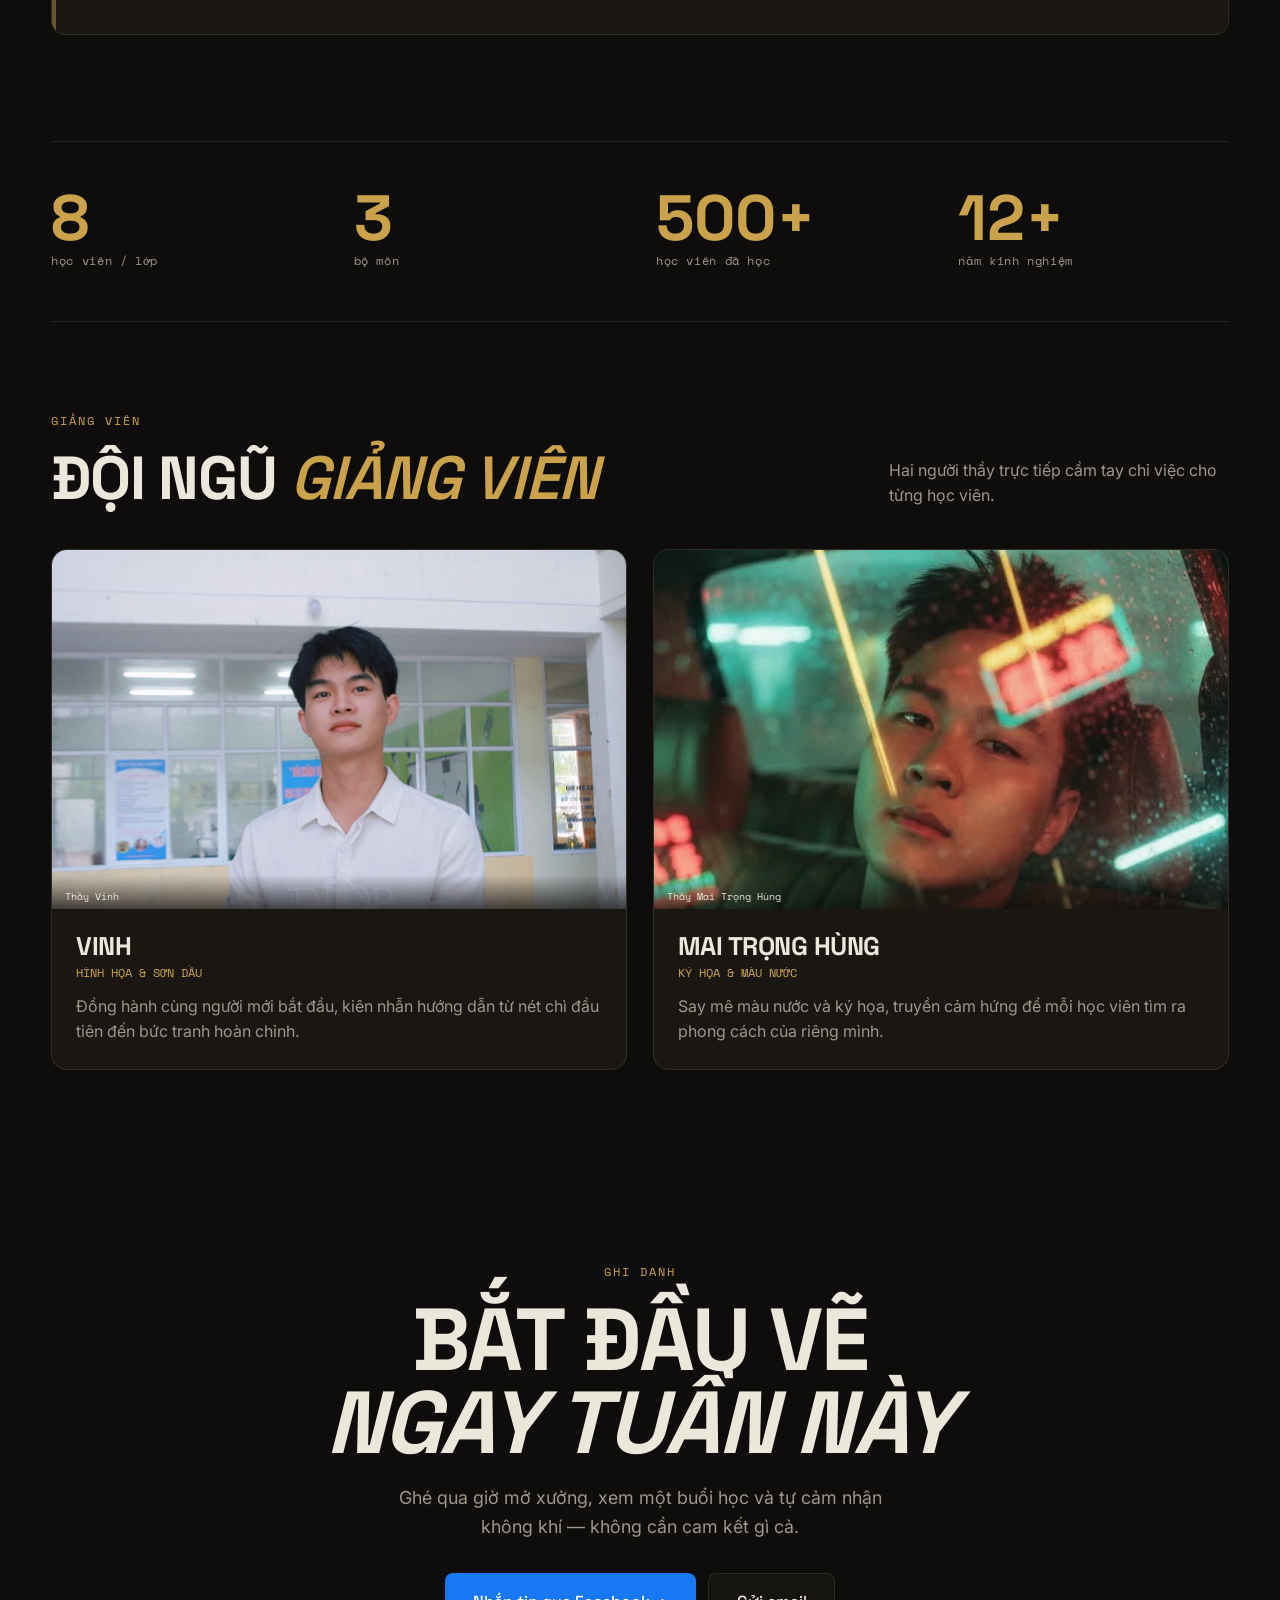
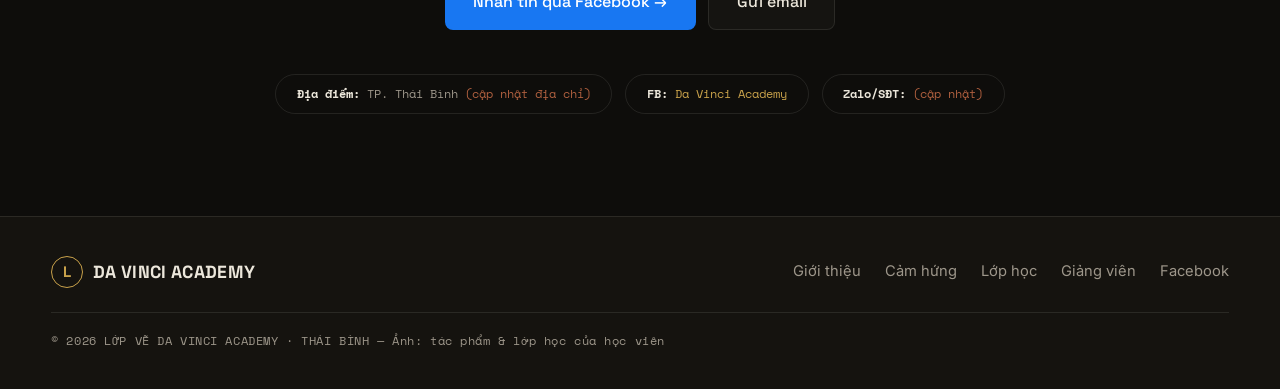
==== commit 29c3541a: "Thay ảnh Leonardo bằng ảnh thật của giảng viên & lớp học - Hero & gallery: dùng ảnh bài vẽ và không " ====
--- a/index.html
+++ b/index.html
@@ -127,9 +127,9 @@
 .teachers{display:grid;grid-template-columns:1fr 1fr;gap:1.6rem}
 .teacher{border:1px solid var(--line);border-radius:16px;overflow:hidden;background:var(--card);transition:transform .25s,border-color .25s}
 .teacher:hover{transform:translateY(-6px);border-color:var(--gold)}
-.teacher .t-pic{aspect-ratio:16/10;position:relative;display:grid;place-items:center;background:radial-gradient(circle at 50% 40%,#241f17,#14110c)}
-.teacher .t-pic .big{font-family:var(--display);font-size:5rem;font-weight:700;color:var(--gold);opacity:.75}
-.teacher .t-pic .note{position:absolute;bottom:.8rem;left:1rem;font-family:var(--mono);font-size:.64rem;color:var(--muted)}
+.teacher .t-pic{aspect-ratio:16/10;position:relative;display:grid;place-items:center;background:radial-gradient(circle at 50% 40%,#241f17,#14110c);overflow:hidden}
+.teacher .t-pic img{position:absolute;inset:0;width:100%;height:100%;object-fit:cover;object-position:center 30%;filter:saturate(.95) contrast(1.02)}
+.teacher .t-pic .note{position:absolute;bottom:.8rem;left:1rem;font-family:var(--mono);font-size:.64rem;color:var(--ink);background:linear-gradient(transparent,rgba(10,9,7,.7));padding:.9rem .8rem .2rem;left:0;right:0;bottom:0}
 .teacher .t-body{padding:1.5rem}
 .teacher h3{font-size:1.6rem;text-transform:uppercase;margin-bottom:.25rem}
 .teacher .t-role{font-family:var(--mono);font-size:.78rem;color:var(--gold);margin-bottom:.7rem;text-transform:uppercase}
@@ -209,10 +209,10 @@
     </div>
 
     <div class="hero-visual reveal">
-      <div class="ph"><img src="assets/vitruvian.jpg" alt="Người Vitruvius - Leonardo da Vinci" loading="lazy" /><span class="cap">Người Vitruvius · Leonardo da Vinci, k.1490</span></div>
+      <div class="ph"><img src="assets/work-bust.jpg" alt="Bài hình họa tượng chì than tại Da Vinci Academy" loading="lazy" /><span class="cap">Hình họa tượng · bài của học viên</span></div>
       <div class="hero-side">
-        <div class="ph"><img src="assets/mona-lisa.jpg" alt="Mona Lisa - Leonardo da Vinci" loading="lazy" /><span class="cap">Mona Lisa</span></div>
-        <div class="ph"><img src="assets/self-portrait.jpg" alt="Chân dung tự họa - Leonardo da Vinci" loading="lazy" /><span class="cap">Chân dung tự họa</span></div>
+        <div class="ph"><img src="assets/class-studio.jpg" alt="Không khí buổi học tại lớp vẽ Da Vinci Academy" loading="lazy" /><span class="cap">Một buổi học tại xưởng</span></div>
+        <div class="ph"><img src="assets/class-trio.jpg" alt="Học viên tập trung vẽ trong lớp" loading="lazy" /><span class="cap">Học viên trong giờ vẽ</span></div>
       </div>
     </div>
   </header>
@@ -246,17 +246,17 @@
   <section class="sec" id="gallery">
     <div class="classes-head reveal">
       <div>
-        <span class="eyebrow">Nguồn cảm hứng</span>
-        <h2 class="sec-title">Từ cuốn codex của<br /><em>Leonardo</em></h2>
-      </div>
-      <p style="max-width:32ch;color:var(--muted)">Chúng tôi học theo tinh thần bậc thầy: quan sát, tò mò và kiên nhẫn.</p>
+        <span class="eyebrow">Tác phẩm &amp; lớp học</span>
+        <h2 class="sec-title">Nét vẽ từ<br /><em>lớp học</em></h2>
+      </div>
+      <p style="max-width:32ch;color:var(--muted)">Bài vẽ thật của học viên và không khí mỗi buổi học tại xưởng.</p>
     </div>
     <div class="gallery-grid">
-      <figure class="art reveal"><img src="assets/vitruvian.jpg" alt="Người Vitruvius" loading="lazy" /><figcaption>Người Vitruvius · nghiên cứu tỉ lệ cơ thể</figcaption></figure>
-      <figure class="art reveal"><img src="assets/mona-lisa.jpg" alt="Mona Lisa" loading="lazy" /><figcaption>Mona Lisa · kỹ thuật sfumato</figcaption></figure>
-      <figure class="art reveal"><img src="assets/horse.jpg" alt="Ký họa ngựa" loading="lazy" /><figcaption>Ký họa ngựa · nghiên cứu chuyển động</figcaption></figure>
-      <figure class="art reveal"><img src="assets/hands.jpg" alt="Ký họa bàn tay" loading="lazy" /><figcaption>Ký họa bàn tay · nghiên cứu giải phẫu</figcaption></figure>
-      <figure class="art reveal"><img src="assets/self-portrait.jpg" alt="Chân dung tự họa" loading="lazy" /><figcaption>Chân dung tự họa · phấn đỏ sanguine</figcaption></figure>
+      <figure class="art reveal"><img src="assets/work-bust.jpg" alt="Bài hình họa tượng chì than" loading="lazy" /><figcaption>Hình họa tượng · bài chì than</figcaption></figure>
+      <figure class="art reveal"><img src="assets/work-stilllife.jpg" alt="Bài tĩnh vật ấm trà và hoa quả" loading="lazy" /><figcaption>Tĩnh vật · ấm trà &amp; hoa quả</figcaption></figure>
+      <figure class="art reveal"><img src="assets/class-study.jpg" alt="Học viên vẽ nghiên cứu khối cơ bản" loading="lazy" /><figcaption>Nghiên cứu khối · trứng &amp; hình cơ bản</figcaption></figure>
+      <figure class="art reveal"><img src="assets/class-studio.jpg" alt="Không khí lớp học buổi tối" loading="lazy" /><figcaption>Không khí lớp học buổi tối</figcaption></figure>
+      <figure class="art reveal"><img src="assets/class-trio.jpg" alt="Học viên tập trung vẽ trong giờ học" loading="lazy" /><figcaption>Giờ vẽ · học viên miệt mài</figcaption></figure>
     </div>
   </section>
 </div>
@@ -318,7 +318,7 @@
     </div>
     <div class="teachers">
       <article class="teacher reveal">
-        <div class="t-pic"><span class="big">V</span><span class="note">// ảnh cập nhật sau</span></div>
+        <div class="t-pic"><img src="assets/teacher-vinh.jpg" alt="Giảng viên Vinh — Da Vinci Academy" loading="lazy" /><span class="note">Thầy Vinh</span></div>
         <div class="t-body">
           <h3>Vinh</h3>
           <p class="t-role">Hình họa &amp; Sơn dầu</p>
@@ -326,7 +326,7 @@
         </div>
       </article>
       <article class="teacher reveal">
-        <div class="t-pic"><span class="big">H</span><span class="note">// ảnh cập nhật sau</span></div>
+        <div class="t-pic"><img src="assets/teacher-hung.jpg" alt="Giảng viên Mai Trọng Hùng — Da Vinci Academy" loading="lazy" /><span class="note">Thầy Mai Trọng Hùng</span></div>
         <div class="t-body">
           <h3>Mai Trọng Hùng</h3>
           <p class="t-role">Ký họa &amp; Màu nước</p>
@@ -360,7 +360,7 @@
     <nav class="ftr-nav">
       <a href="#about">Giới thiệu</a><a href="#gallery">Cảm hứng</a><a href="#classes">Lớp học</a><a href="#master">Giảng viên</a><a href="https://www.facebook.com/lopvedavinciacademy/" target="_blank" rel="noopener">Facebook</a>
     </nav>
-    <p class="ftr-copy">© <span id="year"></span> LỚP VẼ DA VINCI ACADEMY · THÁI BÌNH — Ảnh: Leonardo da Vinci (phạm vi công cộng)</p>
+    <p class="ftr-copy">© <span id="year"></span> LỚP VẼ DA VINCI ACADEMY · THÁI BÌNH — Ảnh: tác phẩm & lớp học của học viên</p>
   </div>
 </footer>
 
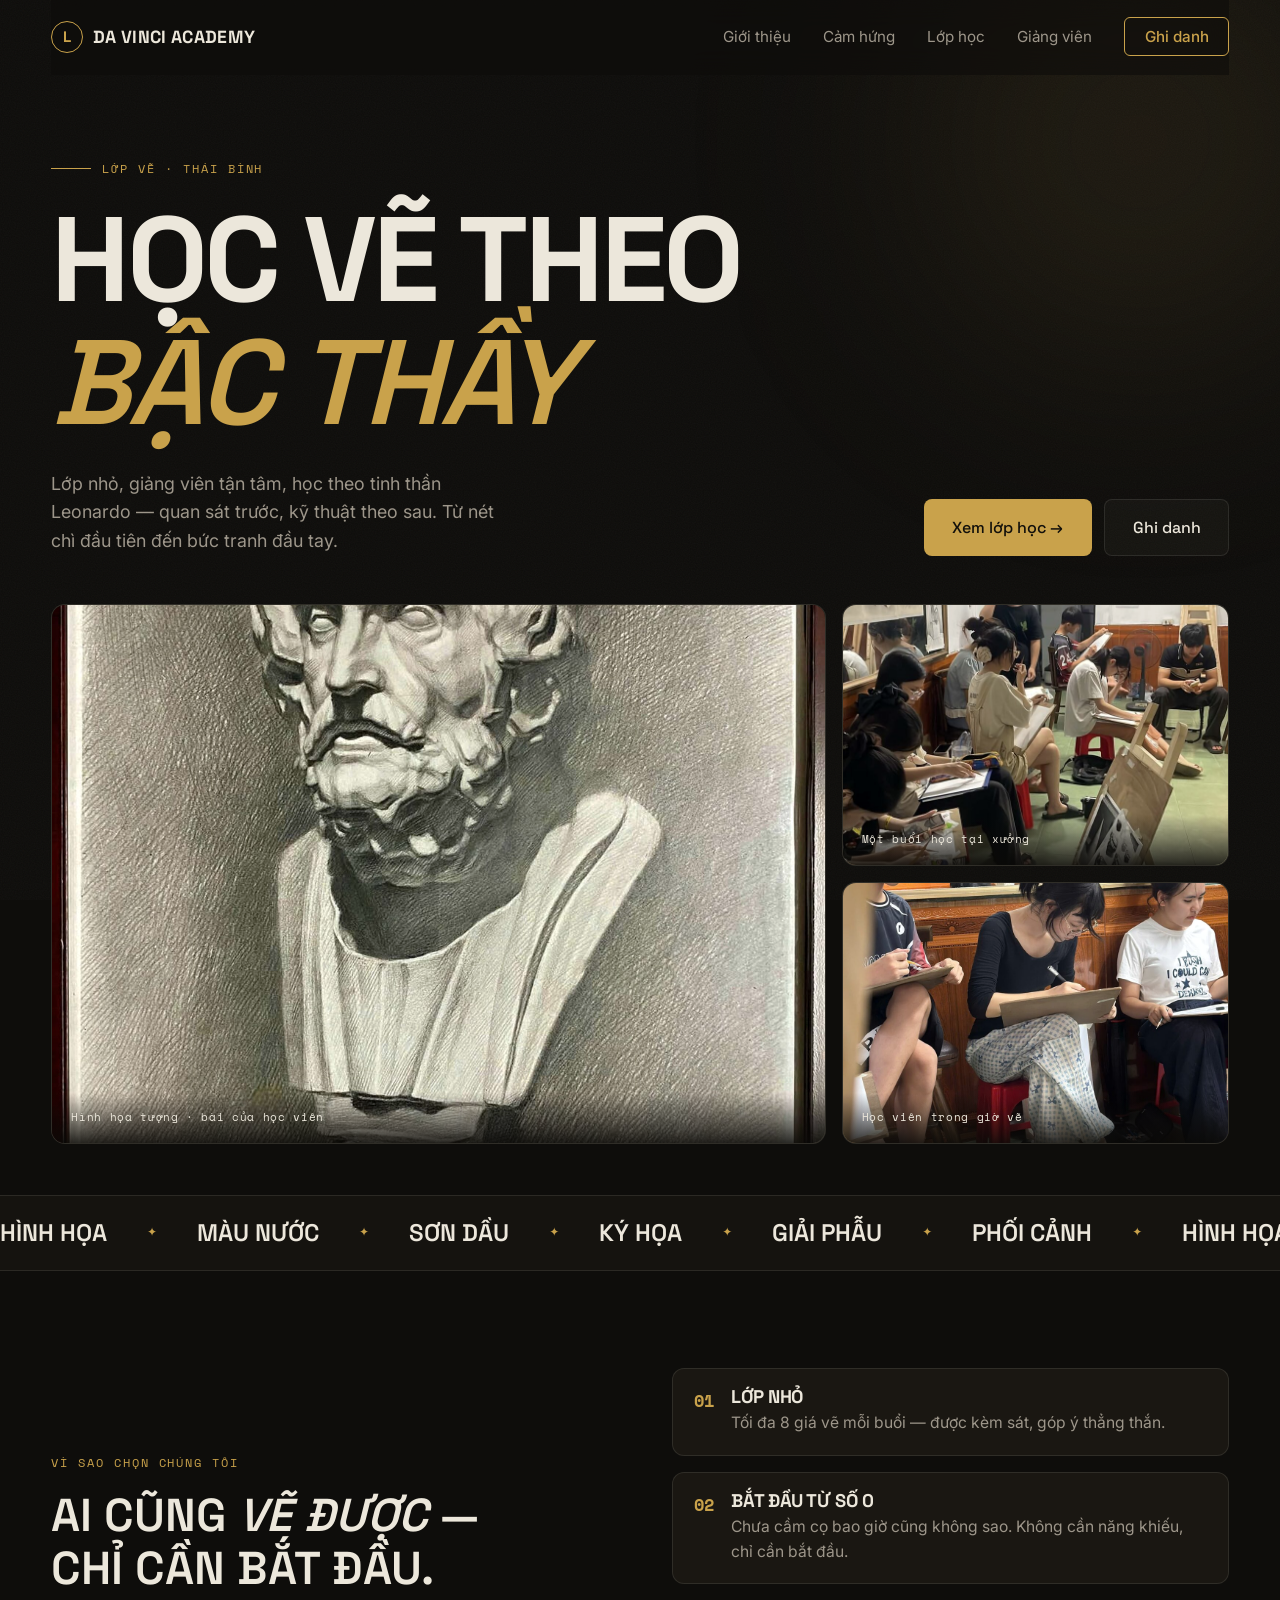
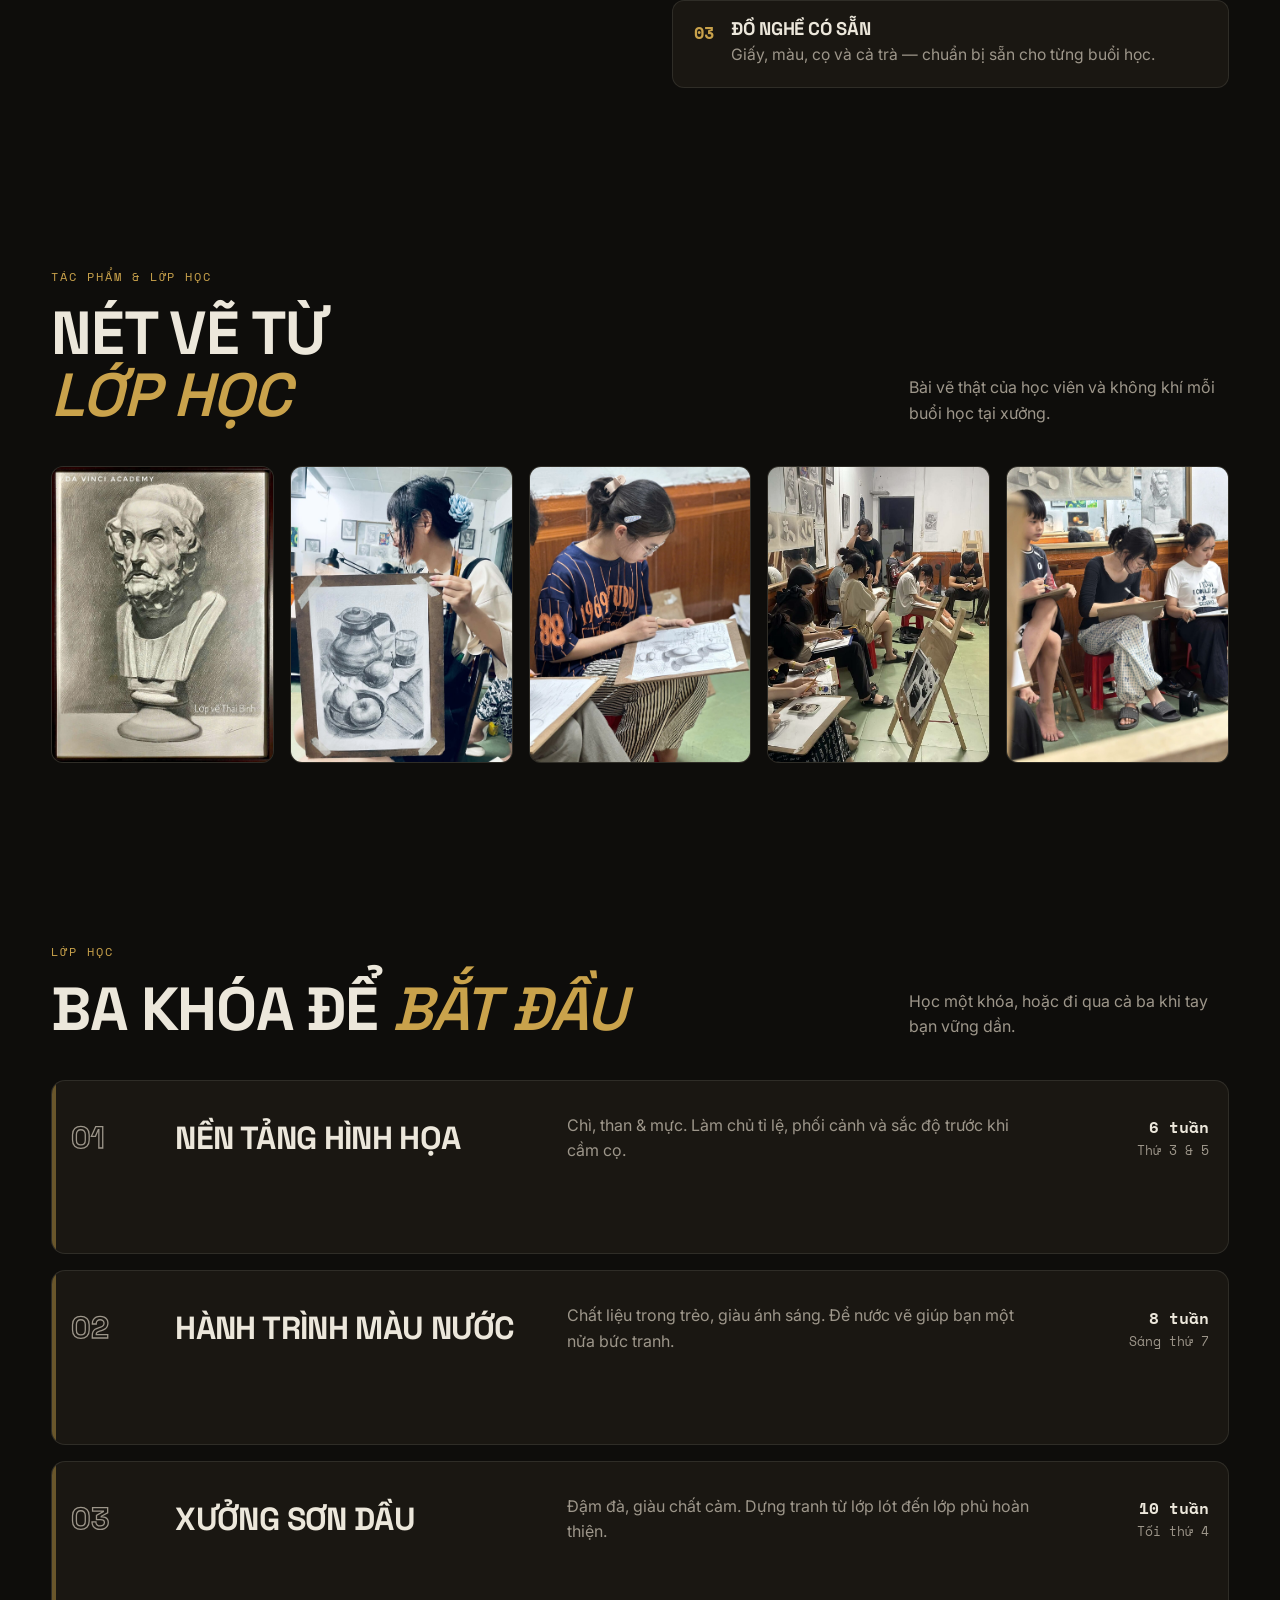
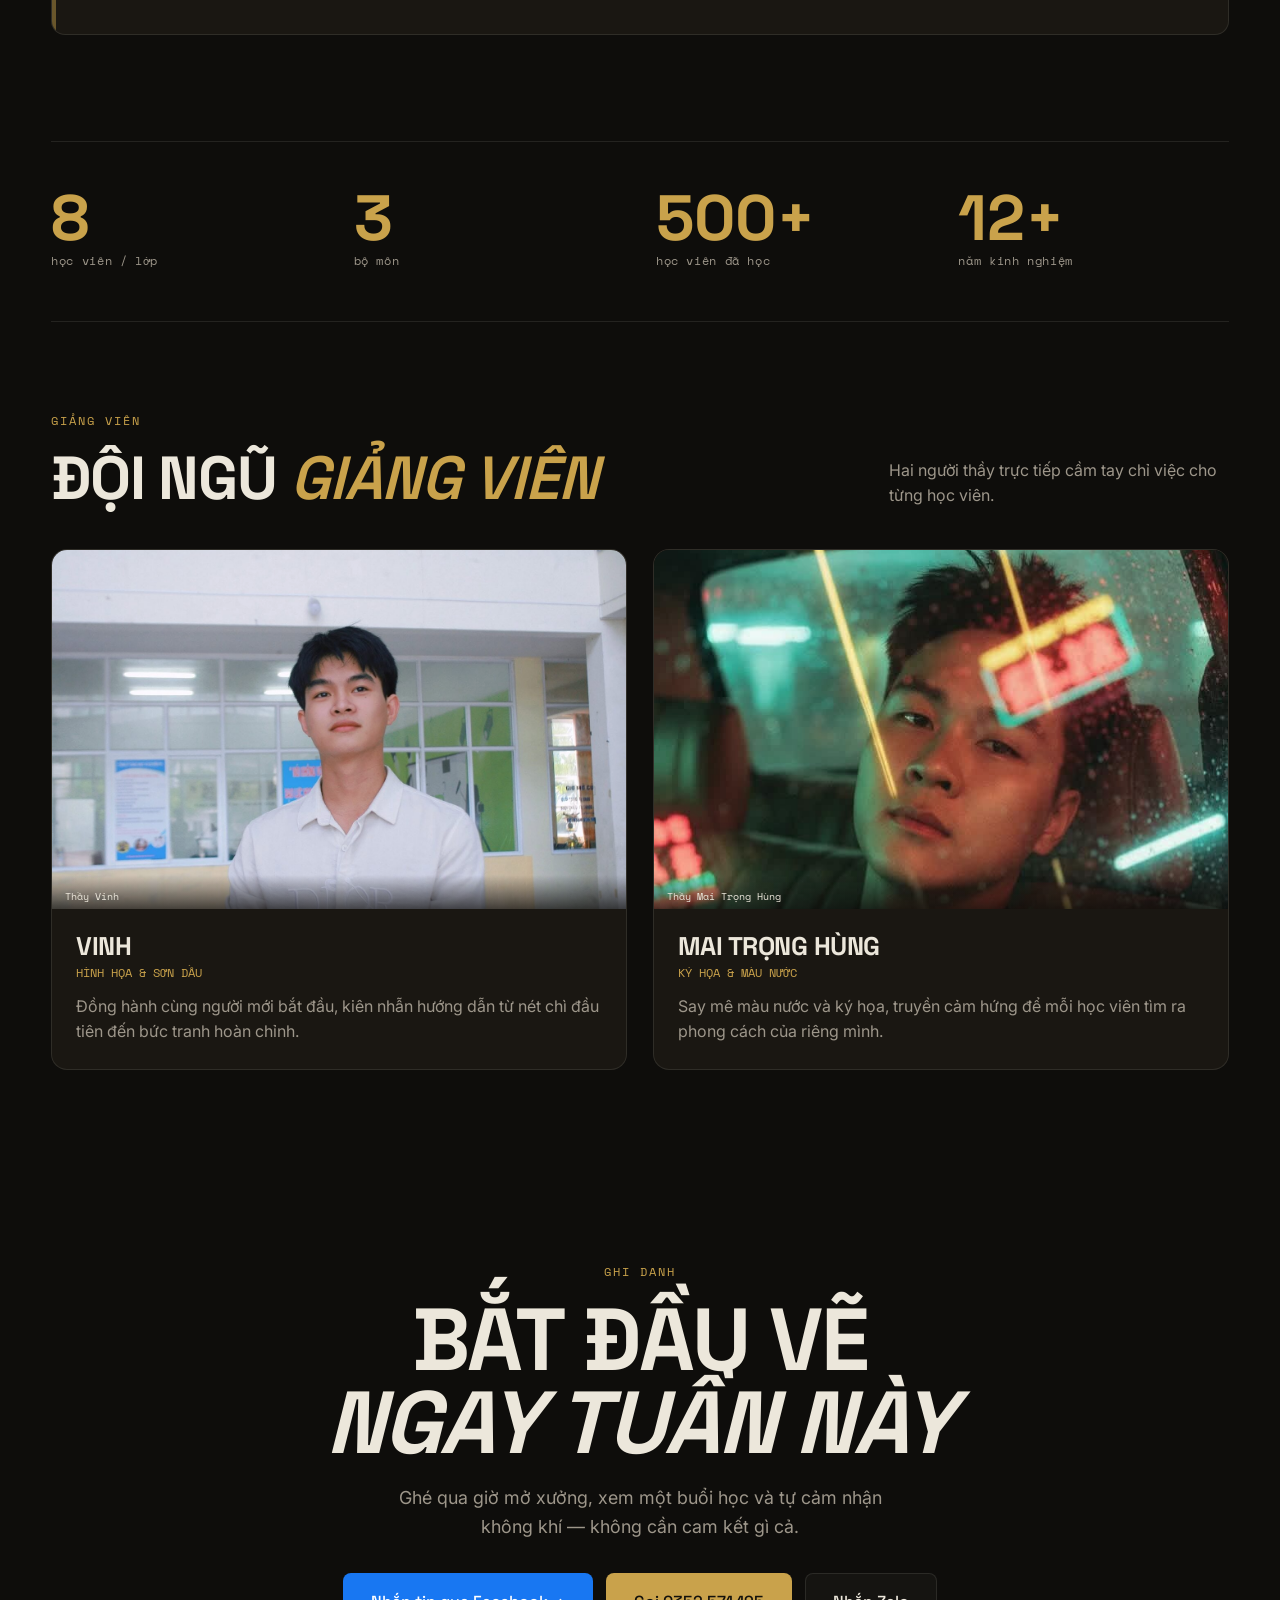
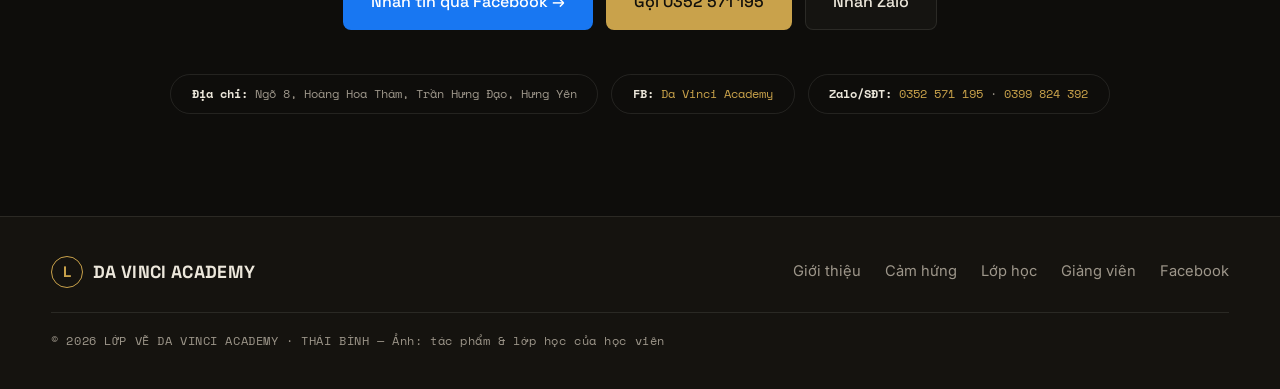
==== commit d3bf5dc9: "Cập nhật địa chỉ & số điện thoại liên hệ thật - Địa chỉ: Ngõ 8, Hoàng Hoa Thám, Trần Hưng Đạo, Hưng " ====
--- a/index.html
+++ b/index.html
@@ -343,12 +343,13 @@
     <p>Ghé qua giờ mở xưởng, xem một buổi học và tự cảm nhận không khí — không cần cam kết gì cả.</p>
     <div class="socials">
       <a href="https://www.facebook.com/lopvedavinciacademy/" target="_blank" rel="noopener" class="btn btn-fb">Nhắn tin qua Facebook →</a>
-      <a href="mailto:hello@davinci-academy.art" class="btn btn-ghost">Gửi email</a>
+      <a href="tel:0352571195" class="btn btn-gold">Gọi 0352 571 195</a>
+      <a href="https://zalo.me/0352571195" target="_blank" rel="noopener" class="btn btn-ghost">Nhắn Zalo</a>
     </div>
     <div class="cta-meta">
-      <div><b>Địa điểm:</b> TP. Thái Bình <span class="todo">(cập nhật địa chỉ)</span></div>
+      <div><b>Địa chỉ:</b> Ngõ 8, Hoàng Hoa Thám, Trần Hưng Đạo, Hưng Yên</div>
       <div><b>FB:</b> <a href="https://www.facebook.com/lopvedavinciacademy/" target="_blank" rel="noopener" style="color:var(--gold)">Da Vinci Academy</a></div>
-      <div><b>Zalo/SĐT:</b> <span class="todo">(cập nhật)</span></div>
+      <div><b>Zalo/SĐT:</b> <a href="tel:0352571195" style="color:var(--gold)">0352 571 195</a> · <a href="tel:0399824392" style="color:var(--gold)">0399 824 392</a></div>
     </div>
   </section>
 </div>
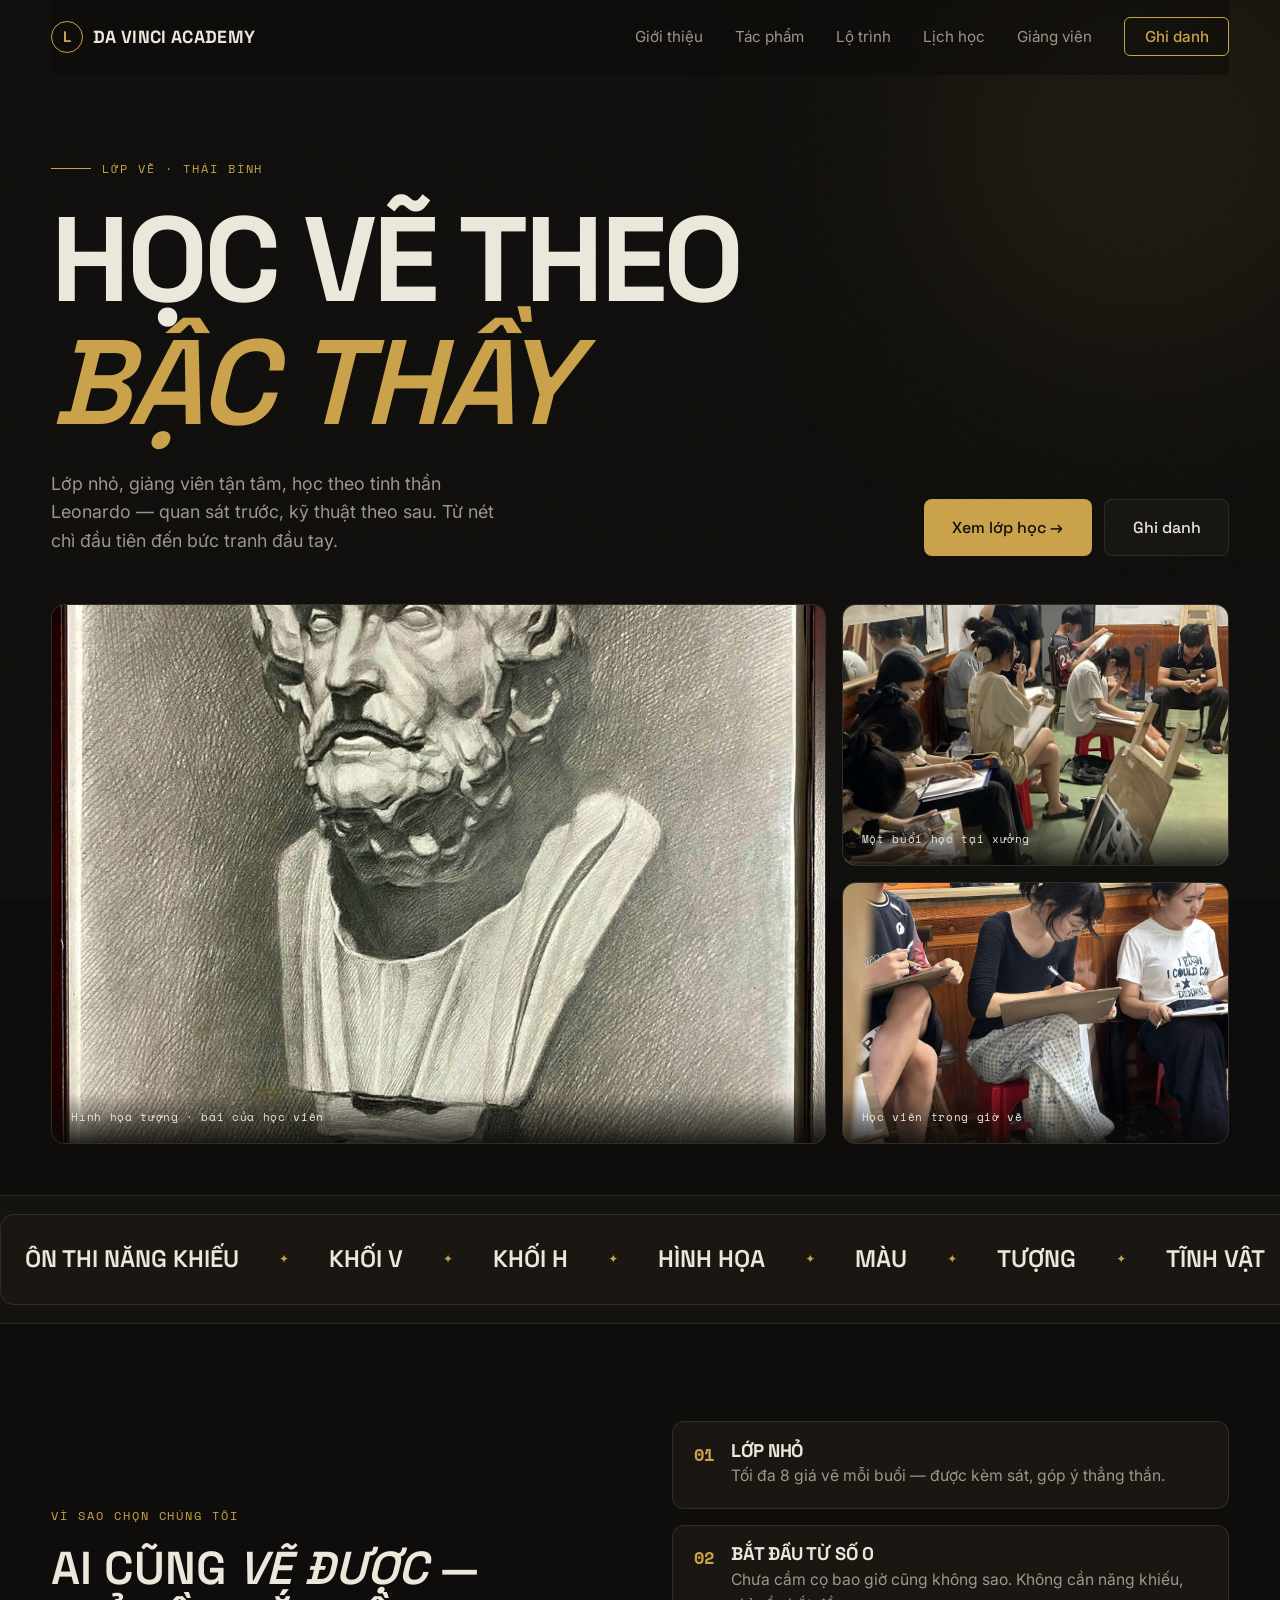
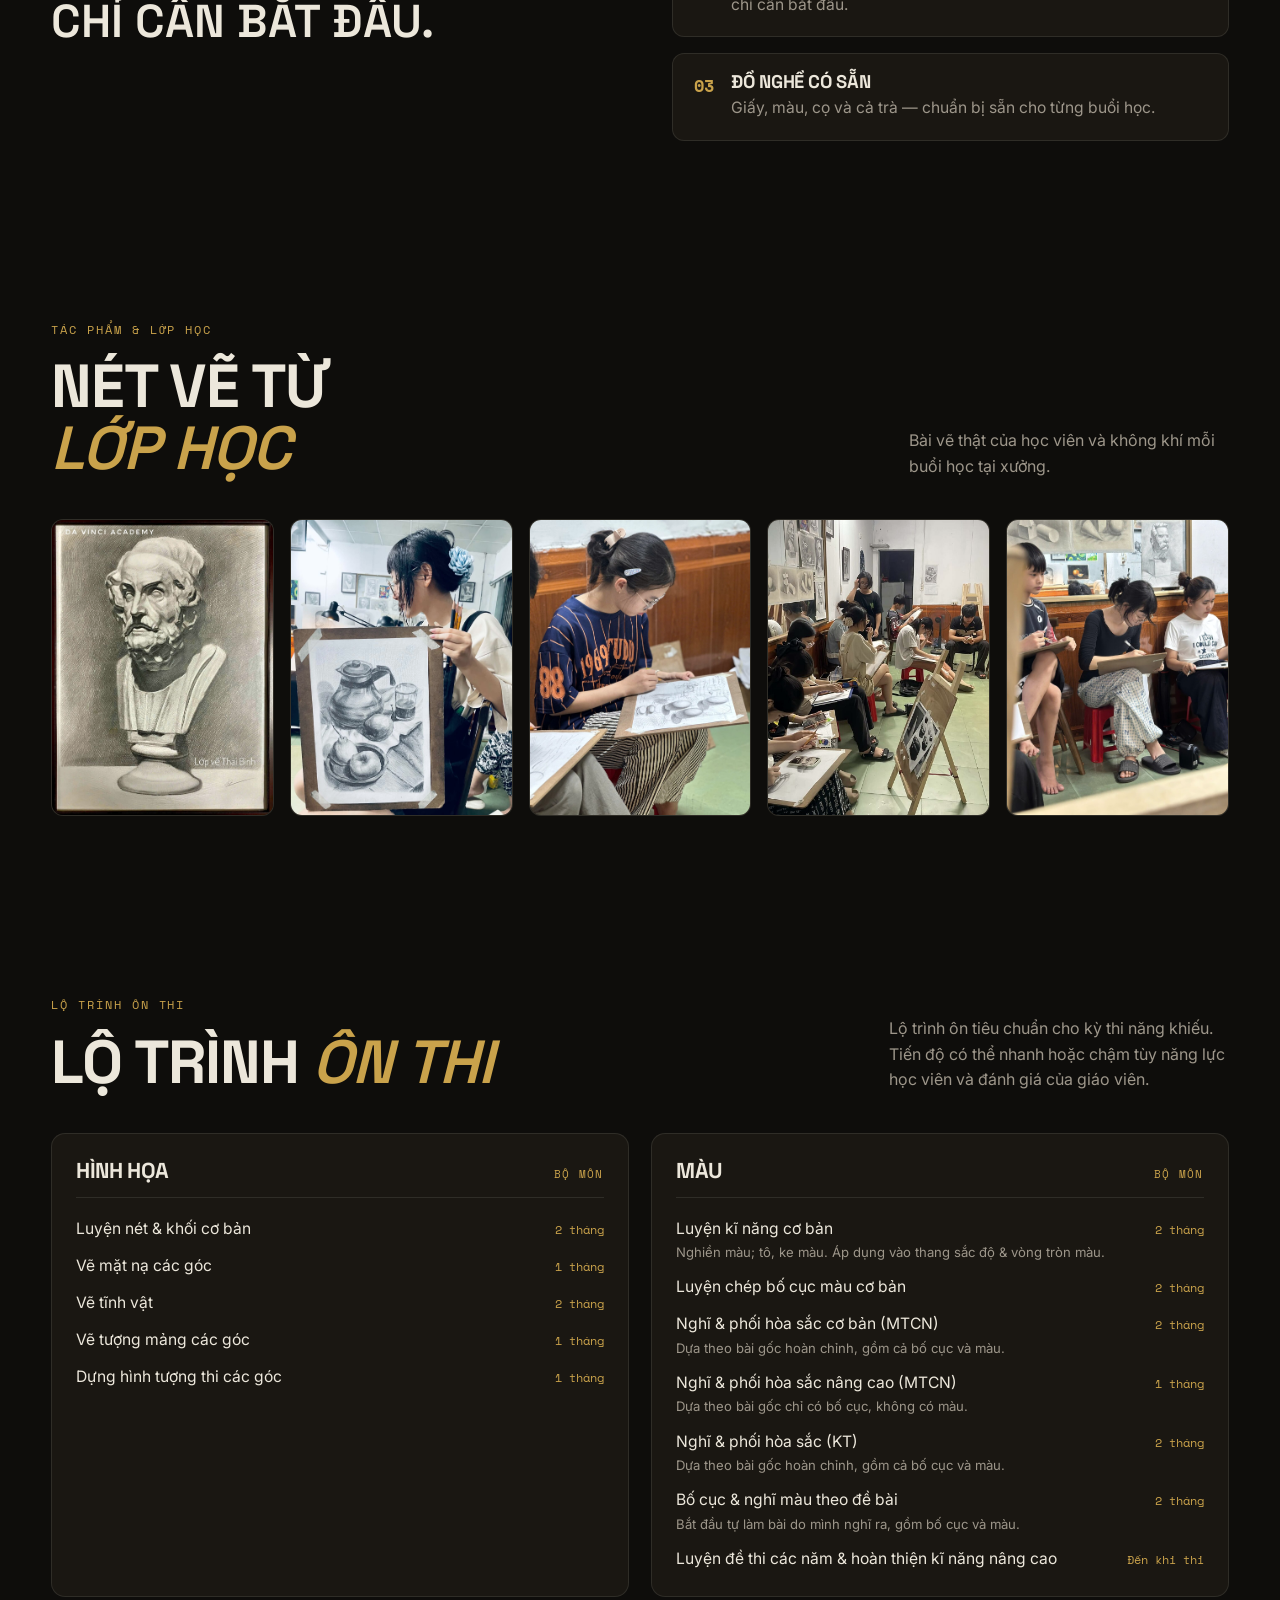
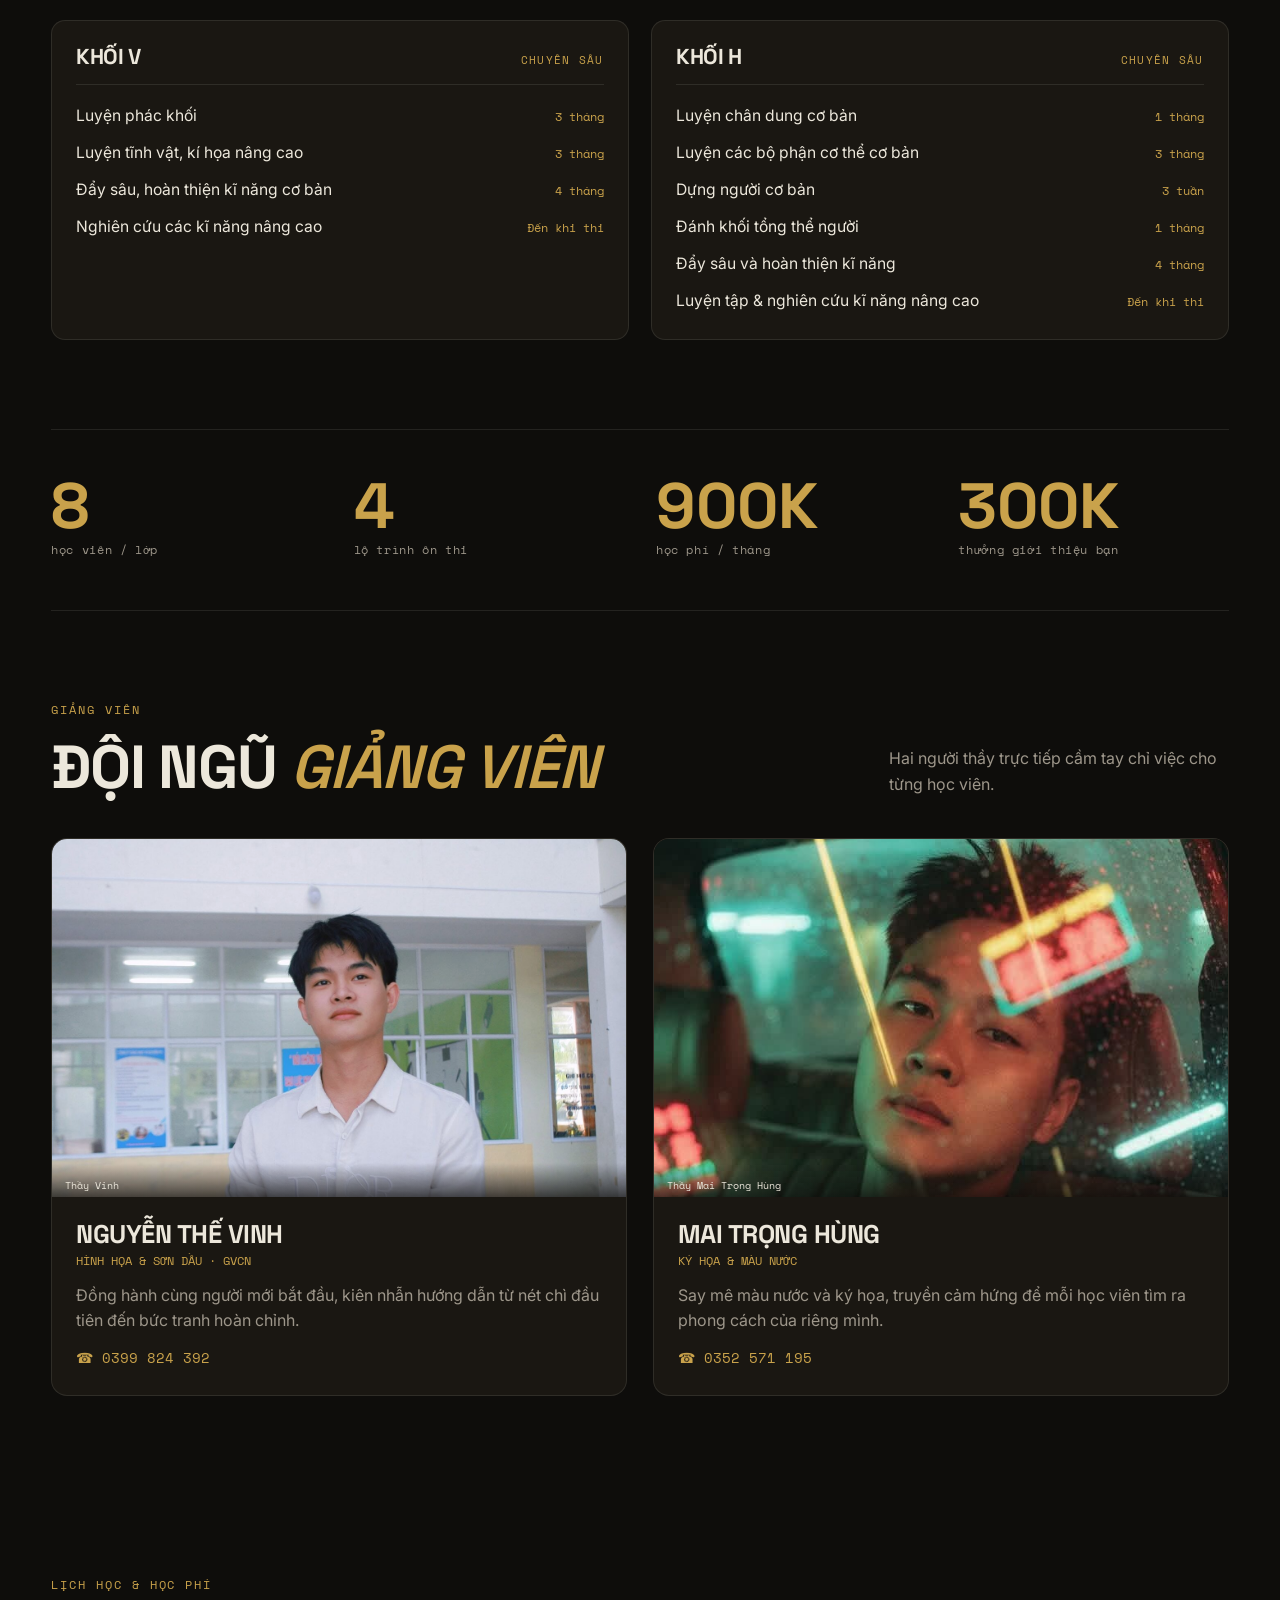
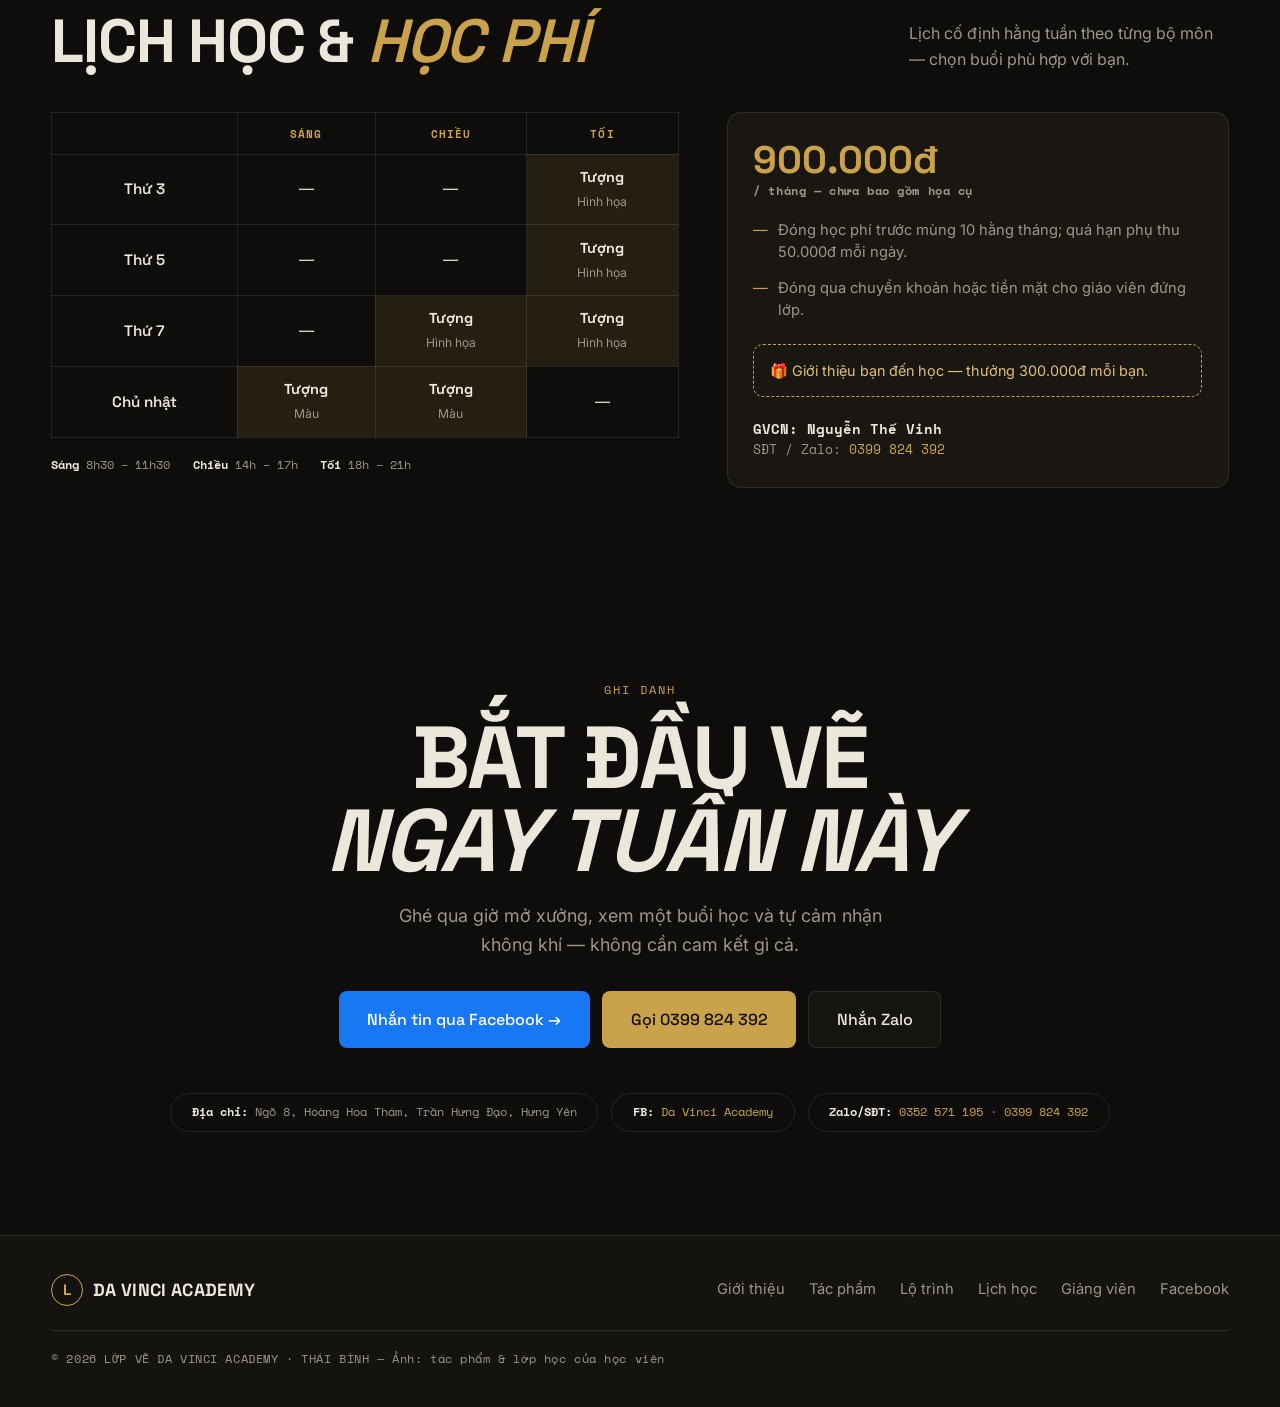
==== commit 5cb3c7f1: "Thêm lộ trình ôn thi, lịch học & học phí - Thay 3 khóa chung bằng Lộ trình ôn thi thật: Hình họa, Mà" ====
--- a/index.html
+++ b/index.html
@@ -155,6 +155,44 @@
 .ftr-nav a:hover{color:var(--gold)}
 .ftr-copy{color:var(--muted);font-family:var(--mono);font-size:.72rem;letter-spacing:.05em;flex-basis:100%;padding-top:1.2rem;border-top:1px solid var(--line);margin-top:.5rem}
 
+/* ===== Roadmap ===== */
+.roadmap{display:grid;grid-template-columns:1fr 1fr;gap:1.4rem}
+.track{border:1px solid var(--line);border-radius:14px;background:var(--card);padding:1.6rem 1.5rem;transition:border-color .25s,transform .25s}
+.track:hover{border-color:var(--gold);transform:translateY(-4px)}
+.track-head{display:flex;align-items:baseline;justify-content:space-between;gap:1rem;margin-bottom:1.1rem;padding-bottom:.9rem;border-bottom:1px solid var(--line)}
+.track-head h3{font-size:1.35rem;text-transform:uppercase}
+.track-head .tag{font-family:var(--mono);font-size:.68rem;letter-spacing:.12em;color:var(--gold);text-transform:uppercase;white-space:nowrap}
+.track ul{list-style:none;display:grid;gap:.75rem}
+.track li{display:grid;grid-template-columns:1fr auto;gap:1rem;align-items:baseline}
+.track li .s{color:var(--ink);font-size:.98rem}
+.track li .s small{display:block;color:var(--muted);font-size:.82rem;margin-top:.15rem;line-height:1.45}
+.track li .d{font-family:var(--mono);font-size:.78rem;color:var(--gold);white-space:nowrap;text-align:right}
+
+/* ===== Schedule & Tuition ===== */
+.sched-tuition{display:grid;grid-template-columns:1.25fr 1fr;gap:clamp(1.5rem,4vw,3rem);align-items:start}
+.sched{width:100%;border-collapse:collapse;font-size:.95rem}
+.sched th,.sched td{border:1px solid var(--line);padding:.7rem .5rem;text-align:center;vertical-align:middle}
+.sched th{font-family:var(--mono);font-size:.7rem;letter-spacing:.1em;text-transform:uppercase;color:var(--gold)}
+.sched td.day{font-family:var(--display);font-weight:600;color:var(--ink)}
+.sched td.on{background:rgba(201,162,75,.12)}
+.sched td.on b{display:block;font-family:var(--display);font-size:.9rem;color:var(--ink)}
+.sched td.on span{font-size:.76rem;color:var(--muted)}
+.sched-times{margin-top:1.1rem;font-family:var(--mono);font-size:.78rem;color:var(--muted);display:flex;gap:1.4rem;flex-wrap:wrap}
+.sched-times b{color:var(--ink)}
+.tuition{border:1px solid var(--line);border-radius:14px;background:var(--card);padding:1.7rem 1.6rem}
+.tuition .price{font-family:var(--display);font-size:2.4rem;font-weight:700;color:var(--gold);line-height:1}
+.tuition .price small{display:block;font-family:var(--mono);font-size:.72rem;color:var(--muted);letter-spacing:.05em;margin-top:.4rem;text-transform:none}
+.tuition ul{list-style:none;display:grid;gap:.85rem;margin-top:1.4rem}
+.tuition li{display:grid;grid-template-columns:auto 1fr;gap:.6rem;color:var(--muted);font-size:.92rem;line-height:1.5}
+.tuition li::before{content:"—";color:var(--gold)}
+.tuition .bonus{margin-top:1.4rem;padding:.9rem 1rem;border:1px dashed var(--gold);border-radius:10px;color:var(--gold-soft);font-size:.9rem}
+.tuition .gvcn{margin-top:1.2rem;font-family:var(--mono);font-size:.8rem;color:var(--muted)}
+.tuition .gvcn b{color:var(--ink);display:block;font-size:.9rem}
+.tuition .gvcn a{color:var(--gold)}
+
+.teacher .t-contact{display:inline-flex;align-items:center;gap:.45rem;margin-top:.9rem;font-family:var(--mono);font-size:.85rem;color:var(--gold)}
+.teacher .t-contact:hover{color:var(--gold-soft)}
+
 .reveal{opacity:0;transform:translateY(22px);transition:opacity .7s,transform .7s}
 .reveal.in{opacity:1;transform:none}
 
@@ -168,6 +206,8 @@
   .class-row .desc,.class-row .info{grid-column:2;text-align:left}
   .numbers{grid-template-columns:1fr 1fr}
   .teachers{grid-template-columns:1fr}
+  .roadmap{grid-template-columns:1fr}
+  .sched-tuition{grid-template-columns:1fr}
 }
 @media(max-width:600px){
   .nav-links{position:absolute;top:100%;left:0;right:0;flex-direction:column;gap:0;background:var(--bg2);border-bottom:1px solid var(--line);max-height:0;overflow:hidden;transition:max-height .35s;padding:0 5%}
@@ -189,8 +229,9 @@
     <button class="burger" aria-label="Mở menu"><span></span><span></span><span></span></button>
     <ul class="nav-links">
       <li><a href="#about">Giới thiệu</a></li>
-      <li><a href="#gallery">Cảm hứng</a></li>
-      <li><a href="#classes">Lớp học</a></li>
+      <li><a href="#gallery">Tác phẩm</a></li>
+      <li><a href="#classes">Lộ trình</a></li>
+      <li><a href="#schedule">Lịch học</a></li>
       <li><a href="#master">Giảng viên</a></li>
       <li><a href="#enroll" class="nav-cta">Ghi danh</a></li>
     </ul>
@@ -221,8 +262,8 @@
 <!-- Marquee -->
 <div class="strip">
   <div class="track">
-    <span>Hình họa</span><span>Màu nước</span><span>Sơn dầu</span><span>Ký họa</span><span>Giải phẫu</span><span>Phối cảnh</span>
-    <span>Hình họa</span><span>Màu nước</span><span>Sơn dầu</span><span>Ký họa</span><span>Giải phẫu</span><span>Phối cảnh</span>
+    <span>Ôn thi năng khiếu</span><span>Khối V</span><span>Khối H</span><span>Hình họa</span><span>Màu</span><span>Tượng</span><span>Tĩnh vật</span>
+    <span>Ôn thi năng khiếu</span><span>Khối V</span><span>Khối H</span><span>Hình họa</span><span>Màu</span><span>Tượng</span><span>Tĩnh vật</span>
   </div>
 </div>
 
@@ -262,37 +303,63 @@
 </div>
 
 <div class="wrap">
-  <!-- Classes -->
+  <!-- Roadmap -->
   <section class="sec" id="classes">
     <div class="classes-head reveal">
       <div>
-        <span class="eyebrow">Lớp học</span>
-        <h2 class="sec-title">Ba khóa để <em>bắt đầu</em></h2>
-      </div>
-      <p style="max-width:32ch;color:var(--muted)">Học một khóa, hoặc đi qua cả ba khi tay bạn vững dần.</p>
-    </div>
-
-    <a class="class-row reveal" href="#enroll">
-      <span class="num">01</span>
-      <h3>Nền tảng Hình họa</h3>
-      <p class="desc">Chì, than &amp; mực. Làm chủ tỉ lệ, phối cảnh và sắc độ trước khi cầm cọ.</p>
-      <div class="info"><b>6 tuần</b><span>Thứ 3 &amp; 5</span></div>
-      <span class="arrow">→</span>
-    </a>
-    <a class="class-row reveal" href="#enroll">
-      <span class="num">02</span>
-      <h3>Hành trình Màu nước</h3>
-      <p class="desc">Chất liệu trong trẻo, giàu ánh sáng. Để nước vẽ giúp bạn một nửa bức tranh.</p>
-      <div class="info"><b>8 tuần</b><span>Sáng thứ 7</span></div>
-      <span class="arrow">→</span>
-    </a>
-    <a class="class-row reveal" href="#enroll">
-      <span class="num">03</span>
-      <h3>Xưởng Sơn dầu</h3>
-      <p class="desc">Đậm đà, giàu chất cảm. Dựng tranh từ lớp lót đến lớp phủ hoàn thiện.</p>
-      <div class="info"><b>10 tuần</b><span>Tối thứ 4</span></div>
-      <span class="arrow">→</span>
-    </a>
+        <span class="eyebrow">Lộ trình ôn thi</span>
+        <h2 class="sec-title">Lộ trình <em>ôn thi</em></h2>
+      </div>
+      <p style="max-width:34ch;color:var(--muted)">Lộ trình ôn tiêu chuẩn cho kỳ thi năng khiếu. Tiến độ có thể nhanh hoặc chậm tùy năng lực học viên và đánh giá của giáo viên.</p>
+    </div>
+
+    <div class="roadmap">
+      <article class="track reveal">
+        <div class="track-head"><h3>Hình họa</h3><span class="tag">Bộ môn</span></div>
+        <ul>
+          <li><span class="s">Luyện nét &amp; khối cơ bản</span><span class="d">2 tháng</span></li>
+          <li><span class="s">Vẽ mặt nạ các góc</span><span class="d">1 tháng</span></li>
+          <li><span class="s">Vẽ tĩnh vật</span><span class="d">2 tháng</span></li>
+          <li><span class="s">Vẽ tượng mảng các góc</span><span class="d">1 tháng</span></li>
+          <li><span class="s">Dựng hình tượng thi các góc</span><span class="d">1 tháng</span></li>
+        </ul>
+      </article>
+
+      <article class="track reveal">
+        <div class="track-head"><h3>Màu</h3><span class="tag">Bộ môn</span></div>
+        <ul>
+          <li><span class="s">Luyện kĩ năng cơ bản<small>Nghiền màu; tô, ke màu. Áp dụng vào thang sắc độ &amp; vòng tròn màu.</small></span><span class="d">2 tháng</span></li>
+          <li><span class="s">Luyện chép bố cục màu cơ bản</span><span class="d">2 tháng</span></li>
+          <li><span class="s">Nghĩ &amp; phối hòa sắc cơ bản (MTCN)<small>Dựa theo bài gốc hoàn chỉnh, gồm cả bố cục và màu.</small></span><span class="d">2 tháng</span></li>
+          <li><span class="s">Nghĩ &amp; phối hòa sắc nâng cao (MTCN)<small>Dựa theo bài gốc chỉ có bố cục, không có màu.</small></span><span class="d">1 tháng</span></li>
+          <li><span class="s">Nghĩ &amp; phối hòa sắc (KT)<small>Dựa theo bài gốc hoàn chỉnh, gồm cả bố cục và màu.</small></span><span class="d">2 tháng</span></li>
+          <li><span class="s">Bố cục &amp; nghĩ màu theo đề bài<small>Bắt đầu tự làm bài do mình nghĩ ra, gồm bố cục và màu.</small></span><span class="d">2 tháng</span></li>
+          <li><span class="s">Luyện đề thi các năm &amp; hoàn thiện kĩ năng nâng cao</span><span class="d">Đến khi thi</span></li>
+        </ul>
+      </article>
+
+      <article class="track reveal">
+        <div class="track-head"><h3>Khối V</h3><span class="tag">Chuyên sâu</span></div>
+        <ul>
+          <li><span class="s">Luyện phác khối</span><span class="d">3 tháng</span></li>
+          <li><span class="s">Luyện tĩnh vật, kí họa nâng cao</span><span class="d">3 tháng</span></li>
+          <li><span class="s">Đẩy sâu, hoàn thiện kĩ năng cơ bản</span><span class="d">4 tháng</span></li>
+          <li><span class="s">Nghiên cứu các kĩ năng nâng cao</span><span class="d">Đến khi thi</span></li>
+        </ul>
+      </article>
+
+      <article class="track reveal">
+        <div class="track-head"><h3>Khối H</h3><span class="tag">Chuyên sâu</span></div>
+        <ul>
+          <li><span class="s">Luyện chân dung cơ bản</span><span class="d">1 tháng</span></li>
+          <li><span class="s">Luyện các bộ phận cơ thể cơ bản</span><span class="d">3 tháng</span></li>
+          <li><span class="s">Dựng người cơ bản</span><span class="d">3 tuần</span></li>
+          <li><span class="s">Đánh khối tổng thể người</span><span class="d">1 tháng</span></li>
+          <li><span class="s">Đẩy sâu và hoàn thiện kĩ năng</span><span class="d">4 tháng</span></li>
+          <li><span class="s">Luyện tập &amp; nghiên cứu kĩ năng nâng cao</span><span class="d">Đến khi thi</span></li>
+        </ul>
+      </article>
+    </div>
   </section>
 </div>
 
@@ -301,9 +368,9 @@
   <section class="reveal">
     <div class="numbers">
       <div class="stat"><b>8</b><span>học viên / lớp</span></div>
-      <div class="stat"><b>3</b><span>bộ môn</span></div>
-      <div class="stat"><b>500+</b><span>học viên đã học</span></div>
-      <div class="stat"><b>12+</b><span>năm kinh nghiệm</span></div>
+      <div class="stat"><b>4</b><span>lộ trình ôn thi</span></div>
+      <div class="stat"><b>900K</b><span>học phí / tháng</span></div>
+      <div class="stat"><b>300K</b><span>thưởng giới thiệu bạn</span></div>
     </div>
   </section>
 
@@ -320,9 +387,10 @@
       <article class="teacher reveal">
         <div class="t-pic"><img src="assets/teacher-vinh.jpg" alt="Giảng viên Vinh — Da Vinci Academy" loading="lazy" /><span class="note">Thầy Vinh</span></div>
         <div class="t-body">
-          <h3>Vinh</h3>
-          <p class="t-role">Hình họa &amp; Sơn dầu</p>
+          <h3>Nguyễn Thế Vinh</h3>
+          <p class="t-role">Hình họa &amp; Sơn dầu · GVCN</p>
           <p class="t-desc">Đồng hành cùng người mới bắt đầu, kiên nhẫn hướng dẫn từ nét chì đầu tiên đến bức tranh hoàn chỉnh.</p>
+          <a class="t-contact" href="tel:0399824392">☎ 0399 824 392</a>
         </div>
       </article>
       <article class="teacher reveal">
@@ -331,8 +399,52 @@
           <h3>Mai Trọng Hùng</h3>
           <p class="t-role">Ký họa &amp; Màu nước</p>
           <p class="t-desc">Say mê màu nước và ký họa, truyền cảm hứng để mỗi học viên tìm ra phong cách của riêng mình.</p>
+          <a class="t-contact" href="tel:0352571195">☎ 0352 571 195</a>
         </div>
       </article>
+    </div>
+  </section>
+
+  <!-- Schedule & Tuition -->
+  <section class="sec" id="schedule">
+    <div class="classes-head reveal">
+      <div>
+        <span class="eyebrow">Lịch học &amp; Học phí</span>
+        <h2 class="sec-title">Lịch học &amp; <em>học phí</em></h2>
+      </div>
+      <p style="max-width:32ch;color:var(--muted)">Lịch cố định hằng tuần theo từng bộ môn — chọn buổi phù hợp với bạn.</p>
+    </div>
+
+    <div class="sched-tuition">
+      <div class="reveal">
+        <table class="sched">
+          <thead>
+            <tr><th></th><th>Sáng</th><th>Chiều</th><th>Tối</th></tr>
+          </thead>
+          <tbody>
+            <tr><td class="day">Thứ 3</td><td>—</td><td>—</td><td class="on"><b>Tượng</b><span>Hình họa</span></td></tr>
+            <tr><td class="day">Thứ 5</td><td>—</td><td>—</td><td class="on"><b>Tượng</b><span>Hình họa</span></td></tr>
+            <tr><td class="day">Thứ 7</td><td>—</td><td class="on"><b>Tượng</b><span>Hình họa</span></td><td class="on"><b>Tượng</b><span>Hình họa</span></td></tr>
+            <tr><td class="day">Chủ nhật</td><td class="on"><b>Tượng</b><span>Màu</span></td><td class="on"><b>Tượng</b><span>Màu</span></td><td>—</td></tr>
+          </tbody>
+        </table>
+        <div class="sched-times">
+          <span><b>Sáng</b> 8h30 – 11h30</span><span><b>Chiều</b> 14h – 17h</span><span><b>Tối</b> 18h – 21h</span>
+        </div>
+      </div>
+
+      <div class="tuition reveal">
+        <div class="price">900.000đ<small>/ tháng — chưa bao gồm họa cụ</small></div>
+        <ul>
+          <li>Đóng học phí trước mùng 10 hằng tháng; quá hạn phụ thu 50.000đ mỗi ngày.</li>
+          <li>Đóng qua chuyển khoản hoặc tiền mặt cho giáo viên đứng lớp.</li>
+        </ul>
+        <div class="bonus">🎁 Giới thiệu bạn đến học — thưởng 300.000đ mỗi bạn.</div>
+        <div class="gvcn">
+          <b>GVCN: Nguyễn Thế Vinh</b>
+          SĐT / Zalo: <a href="tel:0399824392">0399 824 392</a>
+        </div>
+      </div>
     </div>
   </section>
 
@@ -343,8 +455,8 @@
     <p>Ghé qua giờ mở xưởng, xem một buổi học và tự cảm nhận không khí — không cần cam kết gì cả.</p>
     <div class="socials">
       <a href="https://www.facebook.com/lopvedavinciacademy/" target="_blank" rel="noopener" class="btn btn-fb">Nhắn tin qua Facebook →</a>
-      <a href="tel:0352571195" class="btn btn-gold">Gọi 0352 571 195</a>
-      <a href="https://zalo.me/0352571195" target="_blank" rel="noopener" class="btn btn-ghost">Nhắn Zalo</a>
+      <a href="tel:0399824392" class="btn btn-gold">Gọi 0399 824 392</a>
+      <a href="https://zalo.me/0399824392" target="_blank" rel="noopener" class="btn btn-ghost">Nhắn Zalo</a>
     </div>
     <div class="cta-meta">
       <div><b>Địa chỉ:</b> Ngõ 8, Hoàng Hoa Thám, Trần Hưng Đạo, Hưng Yên</div>
@@ -359,7 +471,7 @@
   <div class="wrap ftr-in">
     <a href="#top" class="brand"><span class="seal">L</span>DA VINCI ACADEMY</a>
     <nav class="ftr-nav">
-      <a href="#about">Giới thiệu</a><a href="#gallery">Cảm hứng</a><a href="#classes">Lớp học</a><a href="#master">Giảng viên</a><a href="https://www.facebook.com/lopvedavinciacademy/" target="_blank" rel="noopener">Facebook</a>
+      <a href="#about">Giới thiệu</a><a href="#gallery">Tác phẩm</a><a href="#classes">Lộ trình</a><a href="#schedule">Lịch học</a><a href="#master">Giảng viên</a><a href="https://www.facebook.com/lopvedavinciacademy/" target="_blank" rel="noopener">Facebook</a>
     </nav>
     <p class="ftr-copy">© <span id="year"></span> LỚP VẼ DA VINCI ACADEMY · THÁI BÌNH — Ảnh: tác phẩm & lớp học của học viên</p>
   </div>
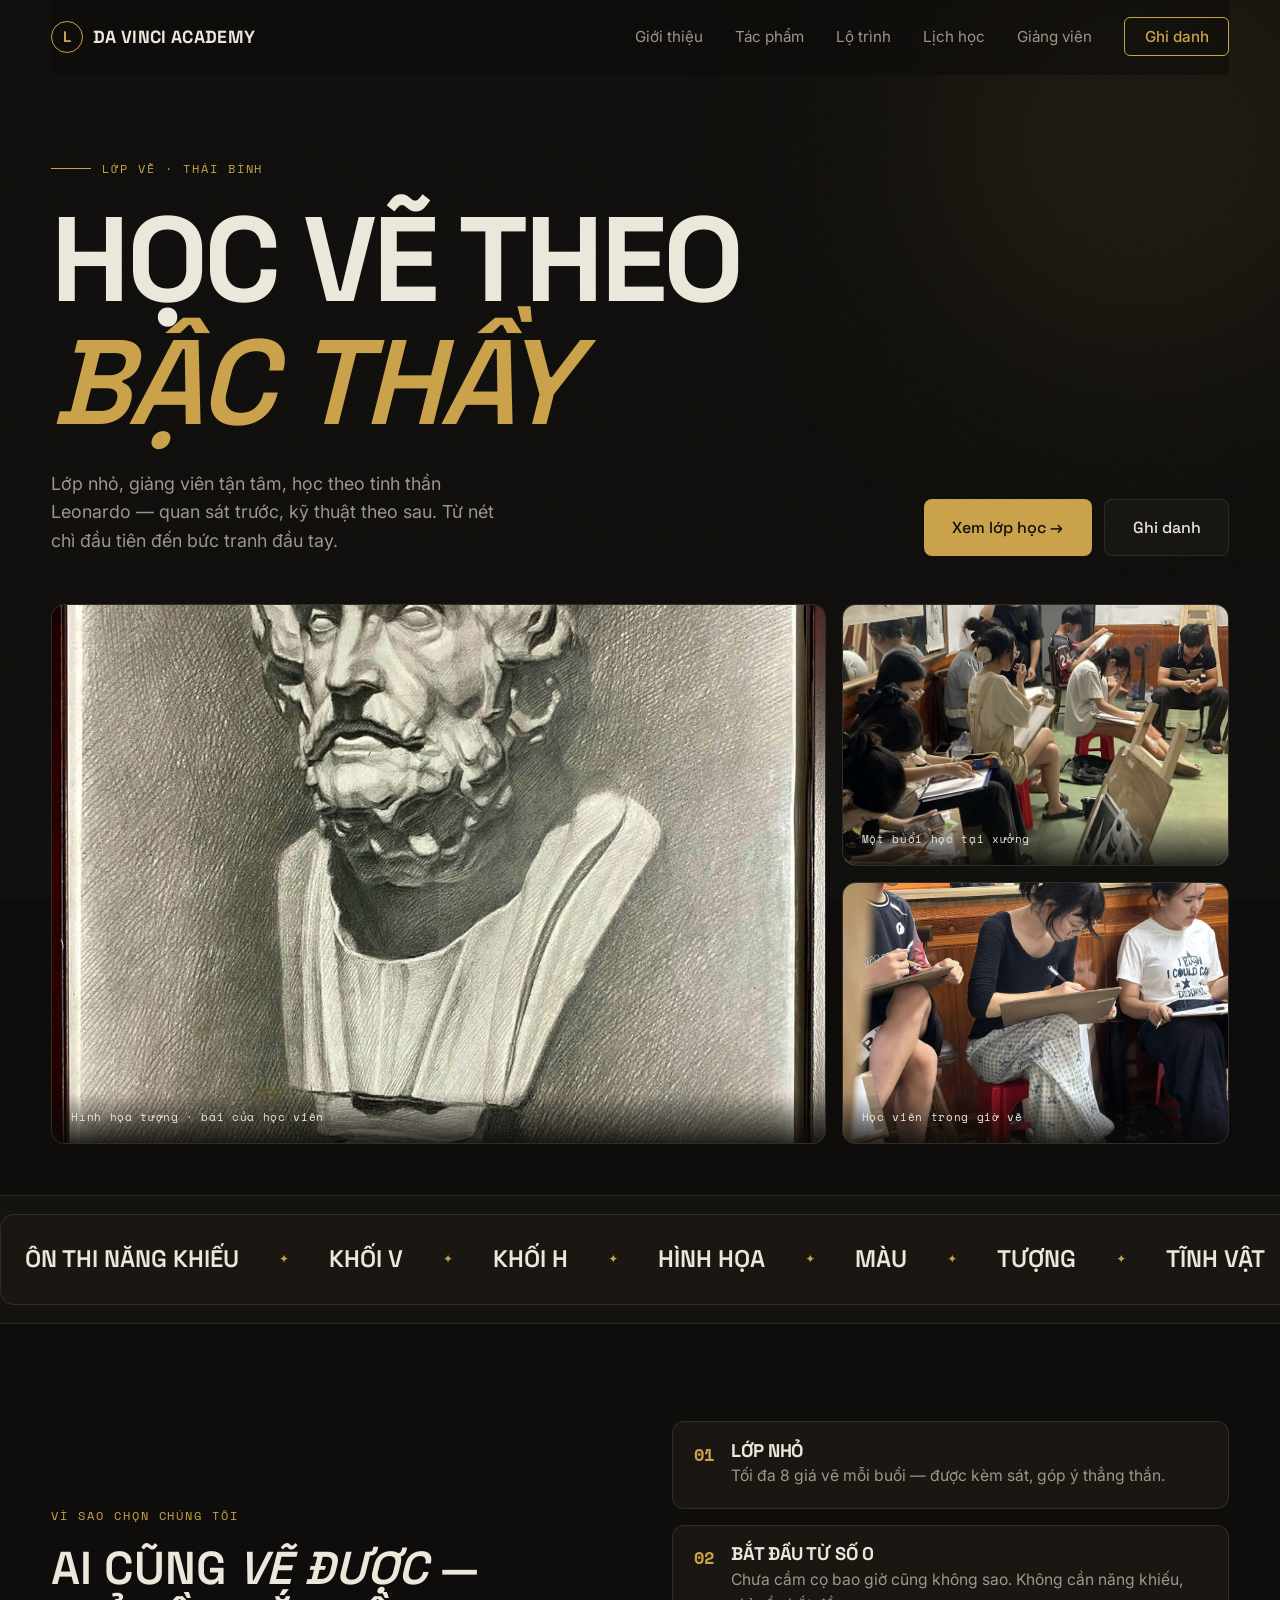
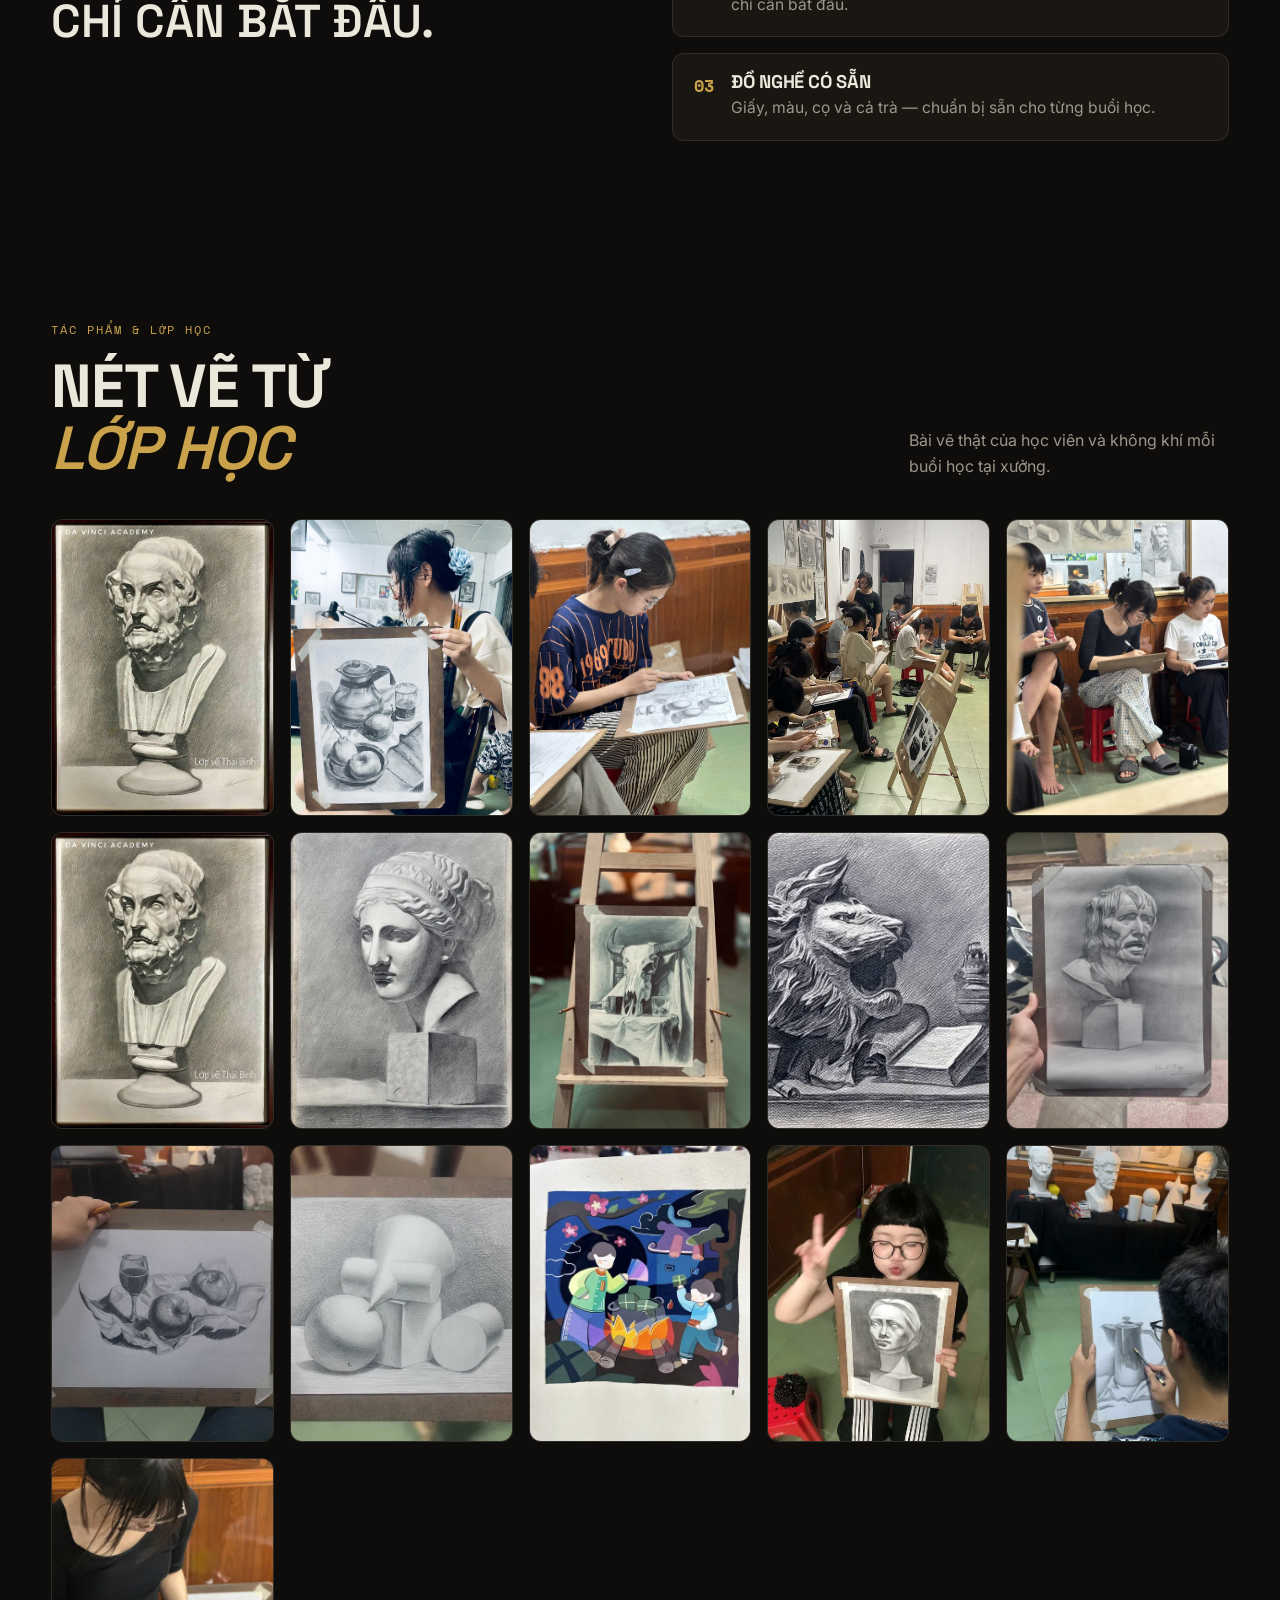
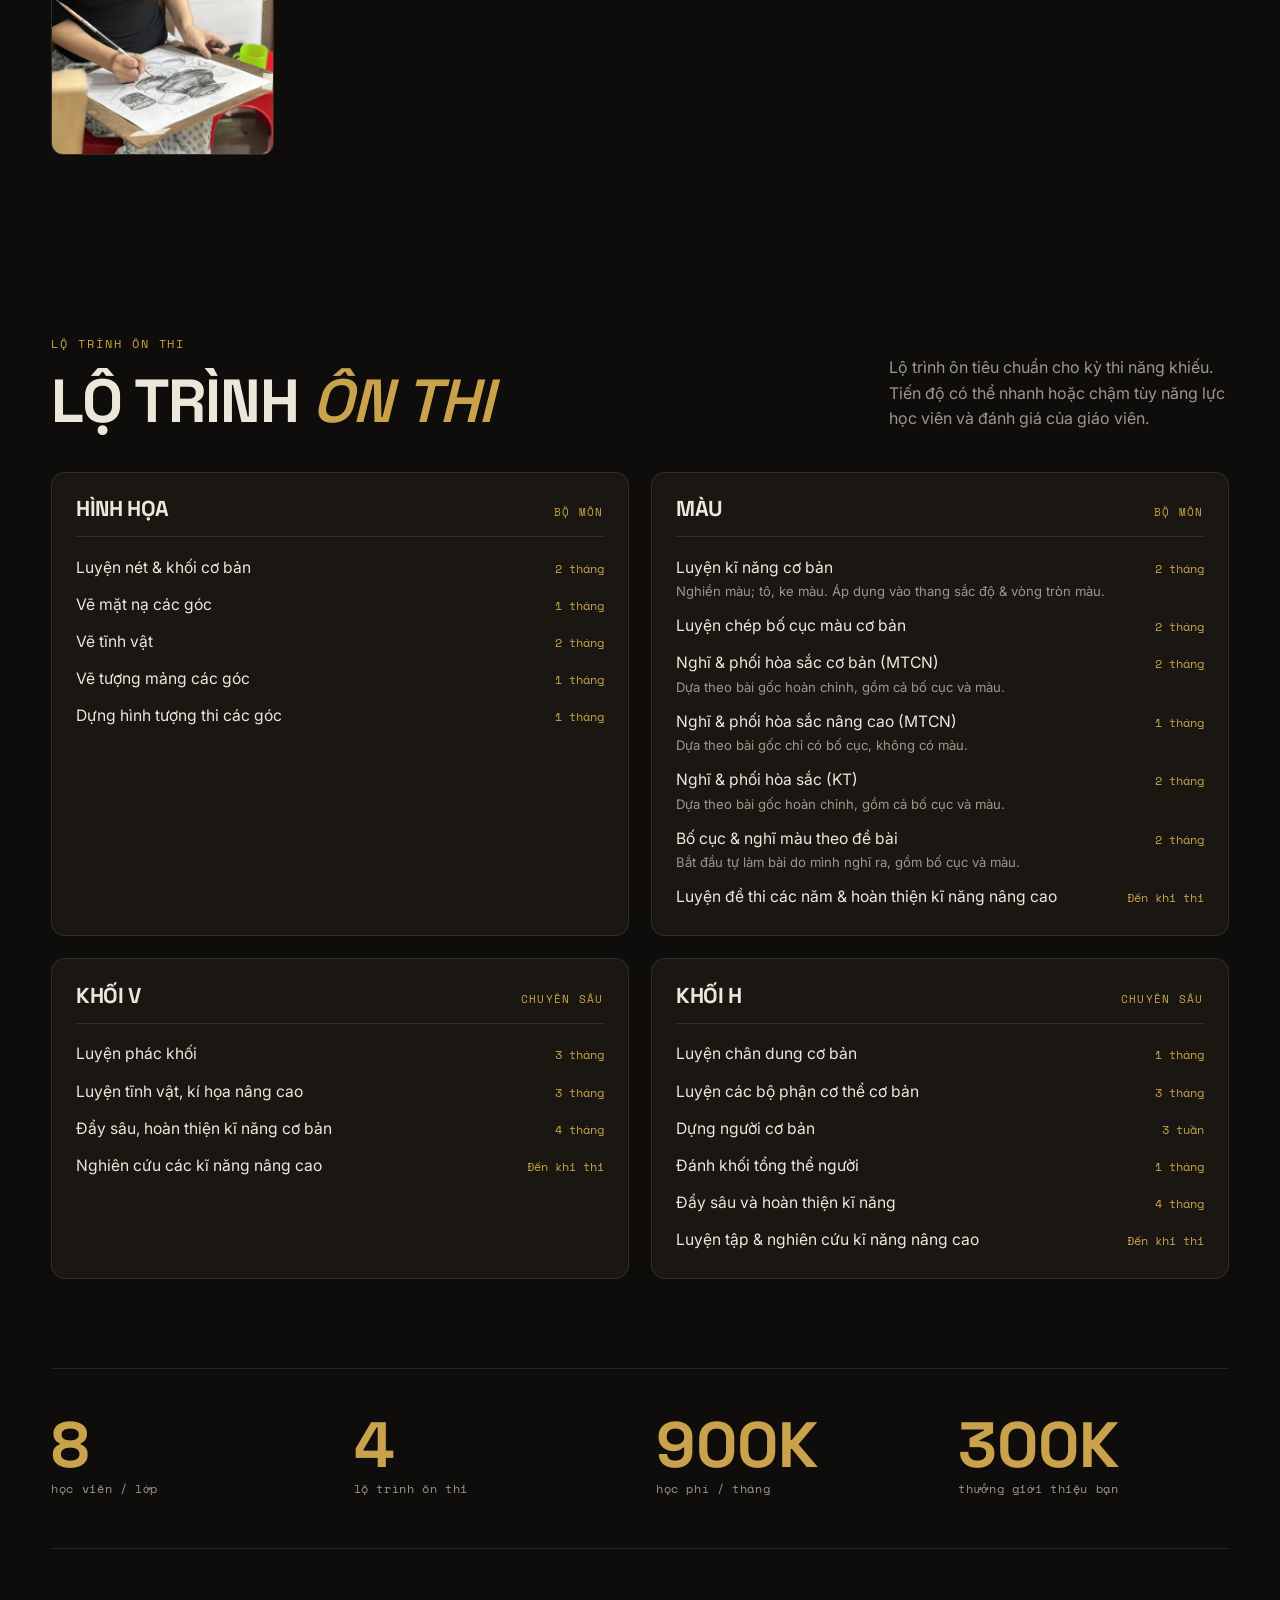
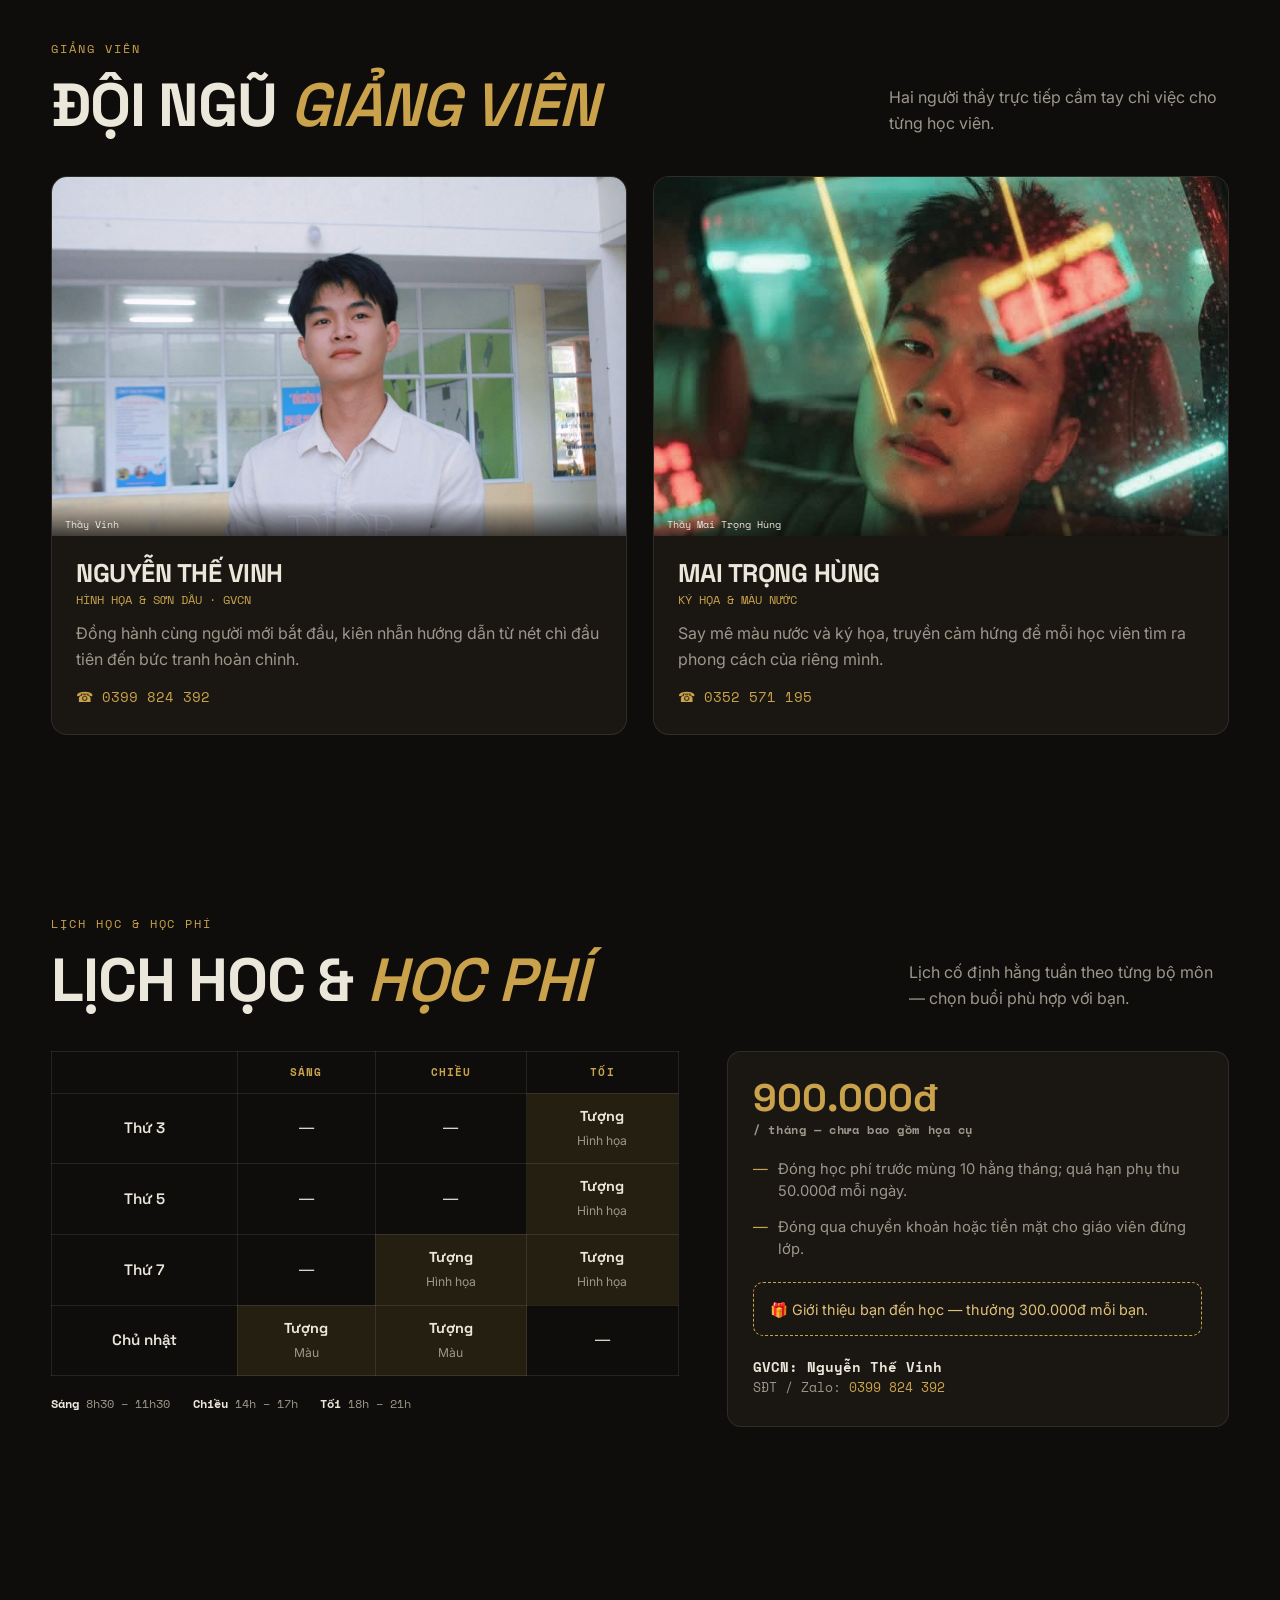
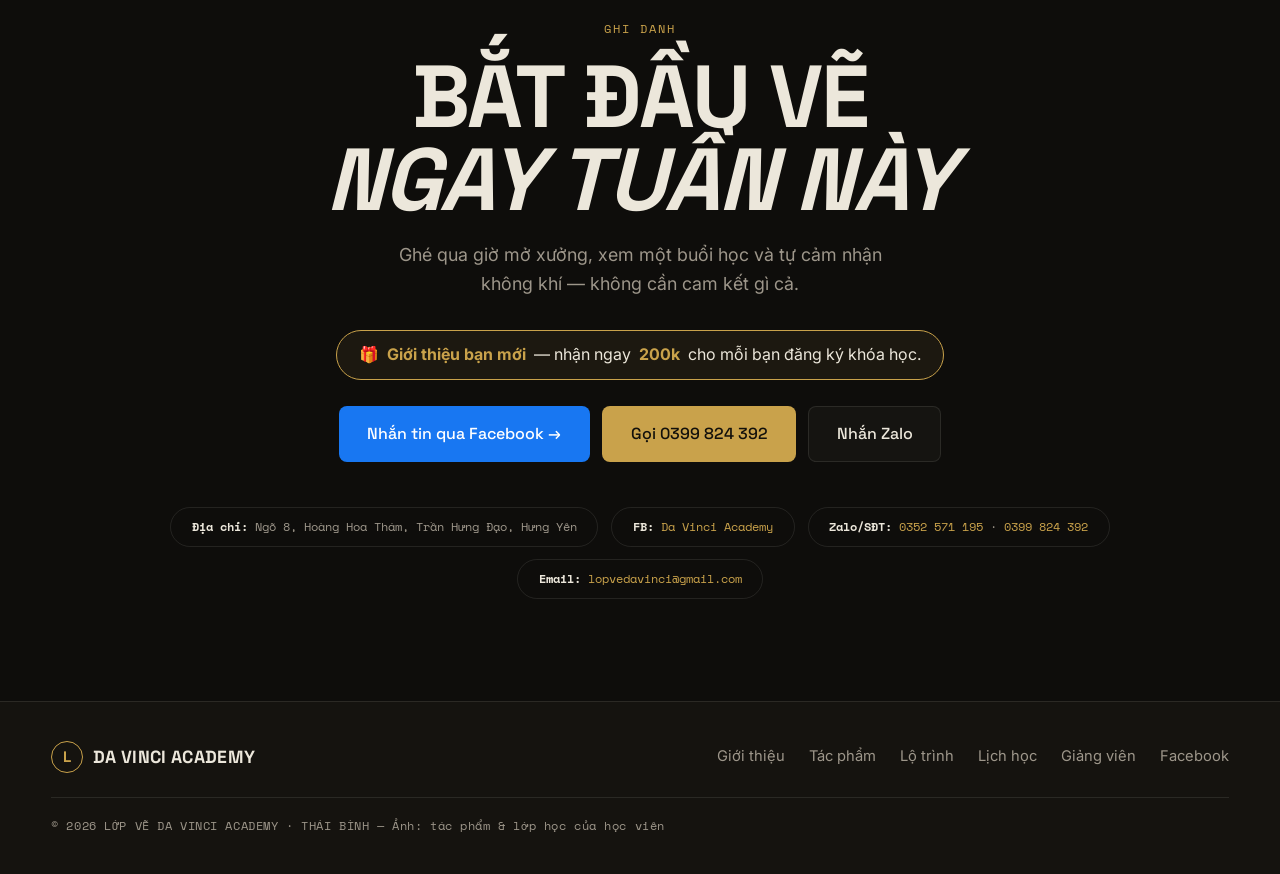
==== commit b688691f: "Thêm 11 ảnh tác phẩm học viên, ưu đãi giới thiệu 200k & email lớp - Thêm 11 ảnh bài vẽ và giờ học và" ====
--- a/index.html
+++ b/index.html
@@ -139,6 +139,8 @@
 .cta{text-align:center;padding:clamp(4rem,8vw,7rem) 0}
 .cta h2{font-size:clamp(2.6rem,7vw,5.5rem);font-weight:700;text-transform:uppercase;line-height:.95}
 .cta p{color:var(--muted);font-size:1.12rem;margin:1.2rem auto 2rem;max-width:44ch}
+.cta p.referral{color:var(--ink);font-size:1rem;max-width:none;margin:0 auto 1.6rem;display:inline-flex;align-items:center;gap:.5rem;padding:.7rem 1.4rem;border:1px solid var(--gold);border-radius:100px;background:rgba(201,162,75,.08)}
+.cta p.referral b{color:var(--gold)}
 .socials{display:flex;justify-content:center;gap:.8rem;flex-wrap:wrap}
 .btn-fb{background:#1877f2;color:#fff}
 .btn-fb:hover{filter:brightness(1.1);transform:translateY(-3px)}
@@ -298,6 +300,17 @@
       <figure class="art reveal"><img src="assets/class-study.jpg" alt="Học viên vẽ nghiên cứu khối cơ bản" loading="lazy" /><figcaption>Nghiên cứu khối · trứng &amp; hình cơ bản</figcaption></figure>
       <figure class="art reveal"><img src="assets/class-studio.jpg" alt="Không khí lớp học buổi tối" loading="lazy" /><figcaption>Không khí lớp học buổi tối</figcaption></figure>
       <figure class="art reveal"><img src="assets/class-trio.jpg" alt="Học viên tập trung vẽ trong giờ học" loading="lazy" /><figcaption>Giờ vẽ · học viên miệt mài</figcaption></figure>
+      <figure class="art reveal"><img src="assets/students/framed-bust-portrait.jpg" alt="Tượng Homer đóng khung" loading="lazy" /><figcaption>Tượng Homer · tác phẩm đóng khung</figcaption></figure>
+      <figure class="art reveal"><img src="assets/students/venus-bust.jpg" alt="Tượng nữ thần" loading="lazy" /><figcaption>Tượng nữ thần · nghiên cứu khối mặt</figcaption></figure>
+      <figure class="art reveal"><img src="assets/students/bull-skull.jpg" alt="Sọ bò và tĩnh vật" loading="lazy" /><figcaption>Sọ bò &amp; tĩnh vật · bố cục nâng cao</figcaption></figure>
+      <figure class="art reveal"><img src="assets/students/lion-sculpture.jpg" alt="Tượng sư tử" loading="lazy" /><figcaption>Tượng sư tử · tĩnh vật phức hợp</figcaption></figure>
+      <figure class="art reveal"><img src="assets/students/bust-portrait-hand.jpg" alt="Tượng bán thân" loading="lazy" /><figcaption>Tượng bán thân · dựng khối chân dung</figcaption></figure>
+      <figure class="art reveal"><img src="assets/students/still-life-apples.jpg" alt="Tĩnh vật táo và ly" loading="lazy" /><figcaption>Tĩnh vật táo &amp; ly · nghiên cứu ánh sáng</figcaption></figure>
+      <figure class="art reveal"><img src="assets/students/still-life-geometric.jpg" alt="Tĩnh vật hình khối" loading="lazy" /><figcaption>Tĩnh vật hình khối · luyện sắc độ</figcaption></figure>
+      <figure class="art reveal"><img src="assets/students/folk-gouache.jpg" alt="Tranh bột màu gói bánh chưng" loading="lazy" /><figcaption>Tranh bột màu · đề tài gói bánh chưng</figcaption></figure>
+      <figure class="art reveal"><img src="assets/students/portrait-bust-student.jpg" alt="Học viên và bài vẽ tượng" loading="lazy" /><figcaption>Học viên &amp; bài vẽ tượng chân dung</figcaption></figure>
+      <figure class="art reveal"><img src="assets/students/student-teapot.jpg" alt="Học viên vẽ ấm kim loại" loading="lazy" /><figcaption>Trong giờ học · vẽ ấm kim loại</figcaption></figure>
+      <figure class="art reveal"><img src="assets/students/student-drawing.jpg" alt="Học viên đang dựng hình" loading="lazy" /><figcaption>Trong giờ học · dựng hình tĩnh vật</figcaption></figure>
     </div>
   </section>
 </div>
@@ -453,6 +466,7 @@
     <span class="eyebrow" style="display:block">Ghi danh</span>
     <h2>Bắt đầu vẽ<br /><em>ngay tuần này</em></h2>
     <p>Ghé qua giờ mở xưởng, xem một buổi học và tự cảm nhận không khí — không cần cam kết gì cả.</p>
+    <p class="referral">🎁 <b>Giới thiệu bạn mới</b> — nhận ngay <b>200k</b> cho mỗi bạn đăng ký khóa học.</p>
     <div class="socials">
       <a href="https://www.facebook.com/lopvedavinciacademy/" target="_blank" rel="noopener" class="btn btn-fb">Nhắn tin qua Facebook →</a>
       <a href="tel:0399824392" class="btn btn-gold">Gọi 0399 824 392</a>
@@ -462,6 +476,7 @@
       <div><b>Địa chỉ:</b> Ngõ 8, Hoàng Hoa Thám, Trần Hưng Đạo, Hưng Yên</div>
       <div><b>FB:</b> <a href="https://www.facebook.com/lopvedavinciacademy/" target="_blank" rel="noopener" style="color:var(--gold)">Da Vinci Academy</a></div>
       <div><b>Zalo/SĐT:</b> <a href="tel:0352571195" style="color:var(--gold)">0352 571 195</a> · <a href="tel:0399824392" style="color:var(--gold)">0399 824 392</a></div>
+      <div><b>Email:</b> <a href="mailto:lopvedavinci@gmail.com" style="color:var(--gold)">lopvedavinci@gmail.com</a></div>
     </div>
   </section>
 </div>
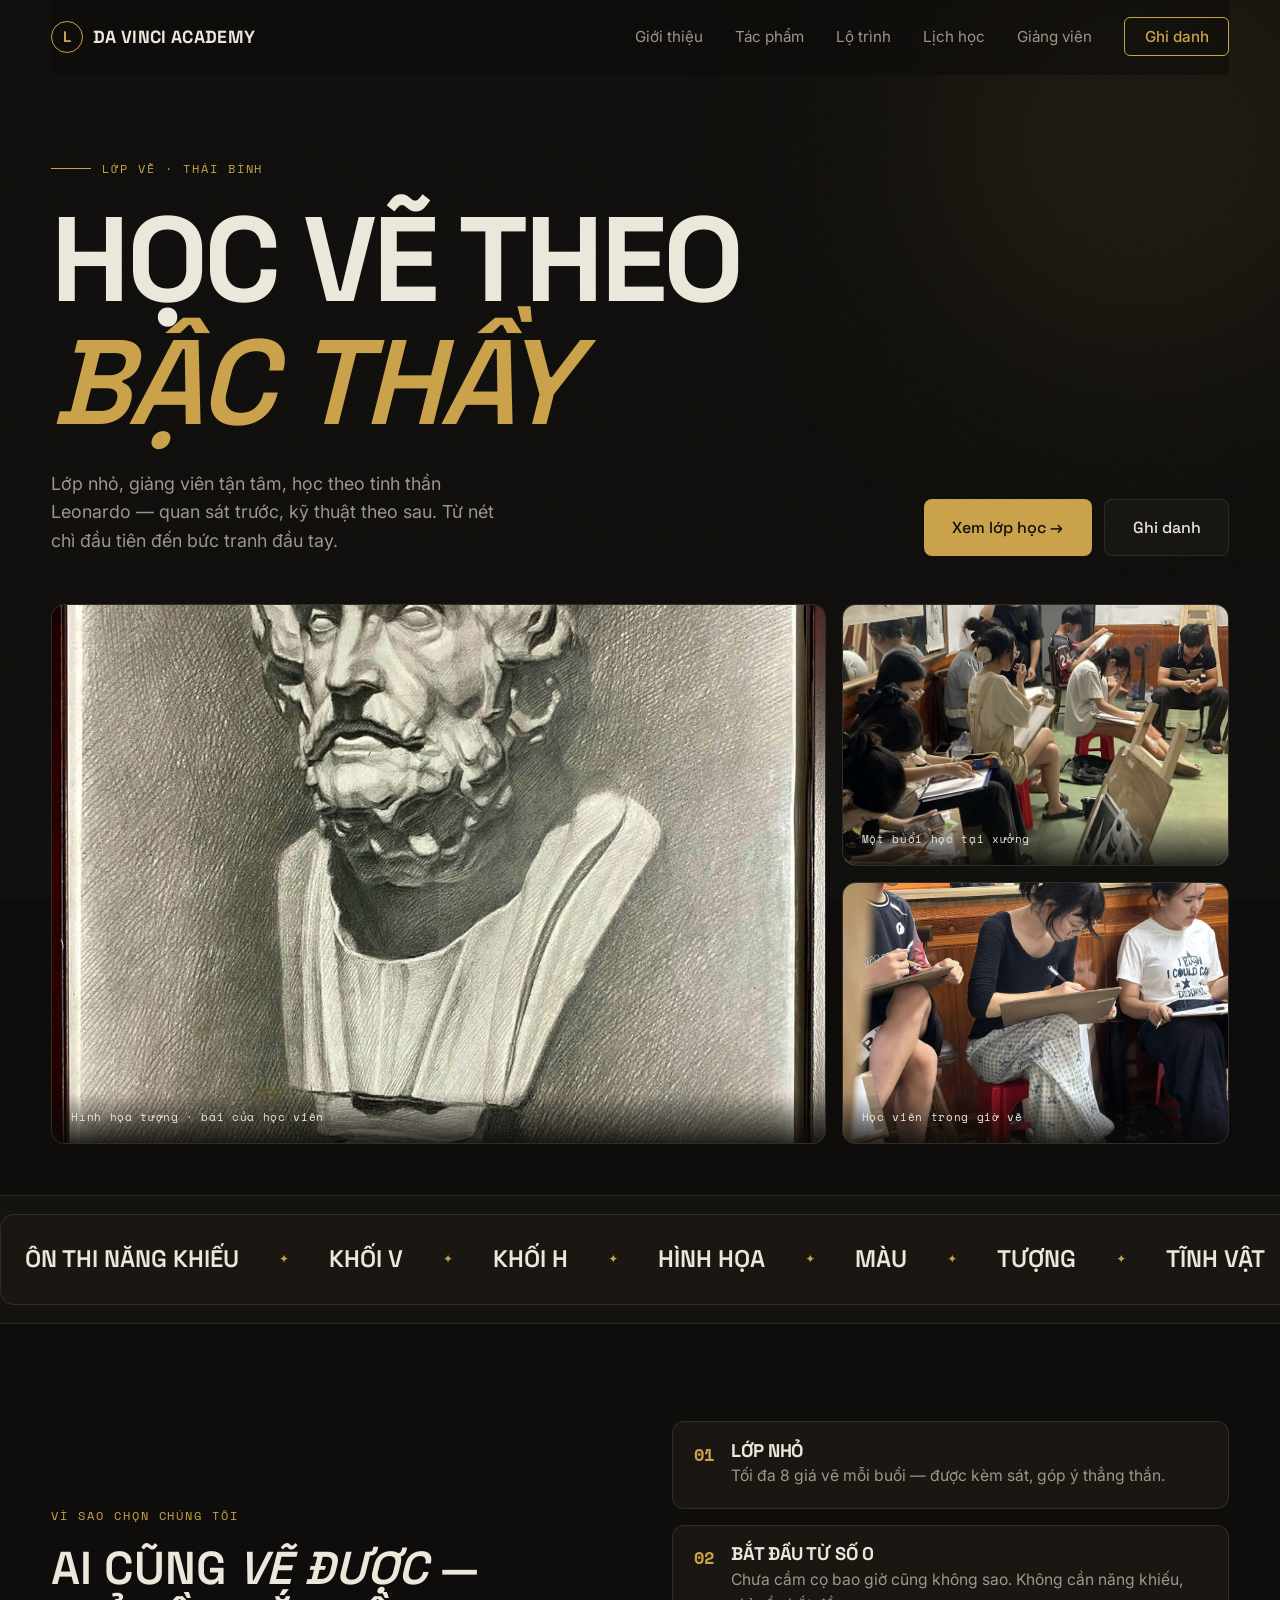
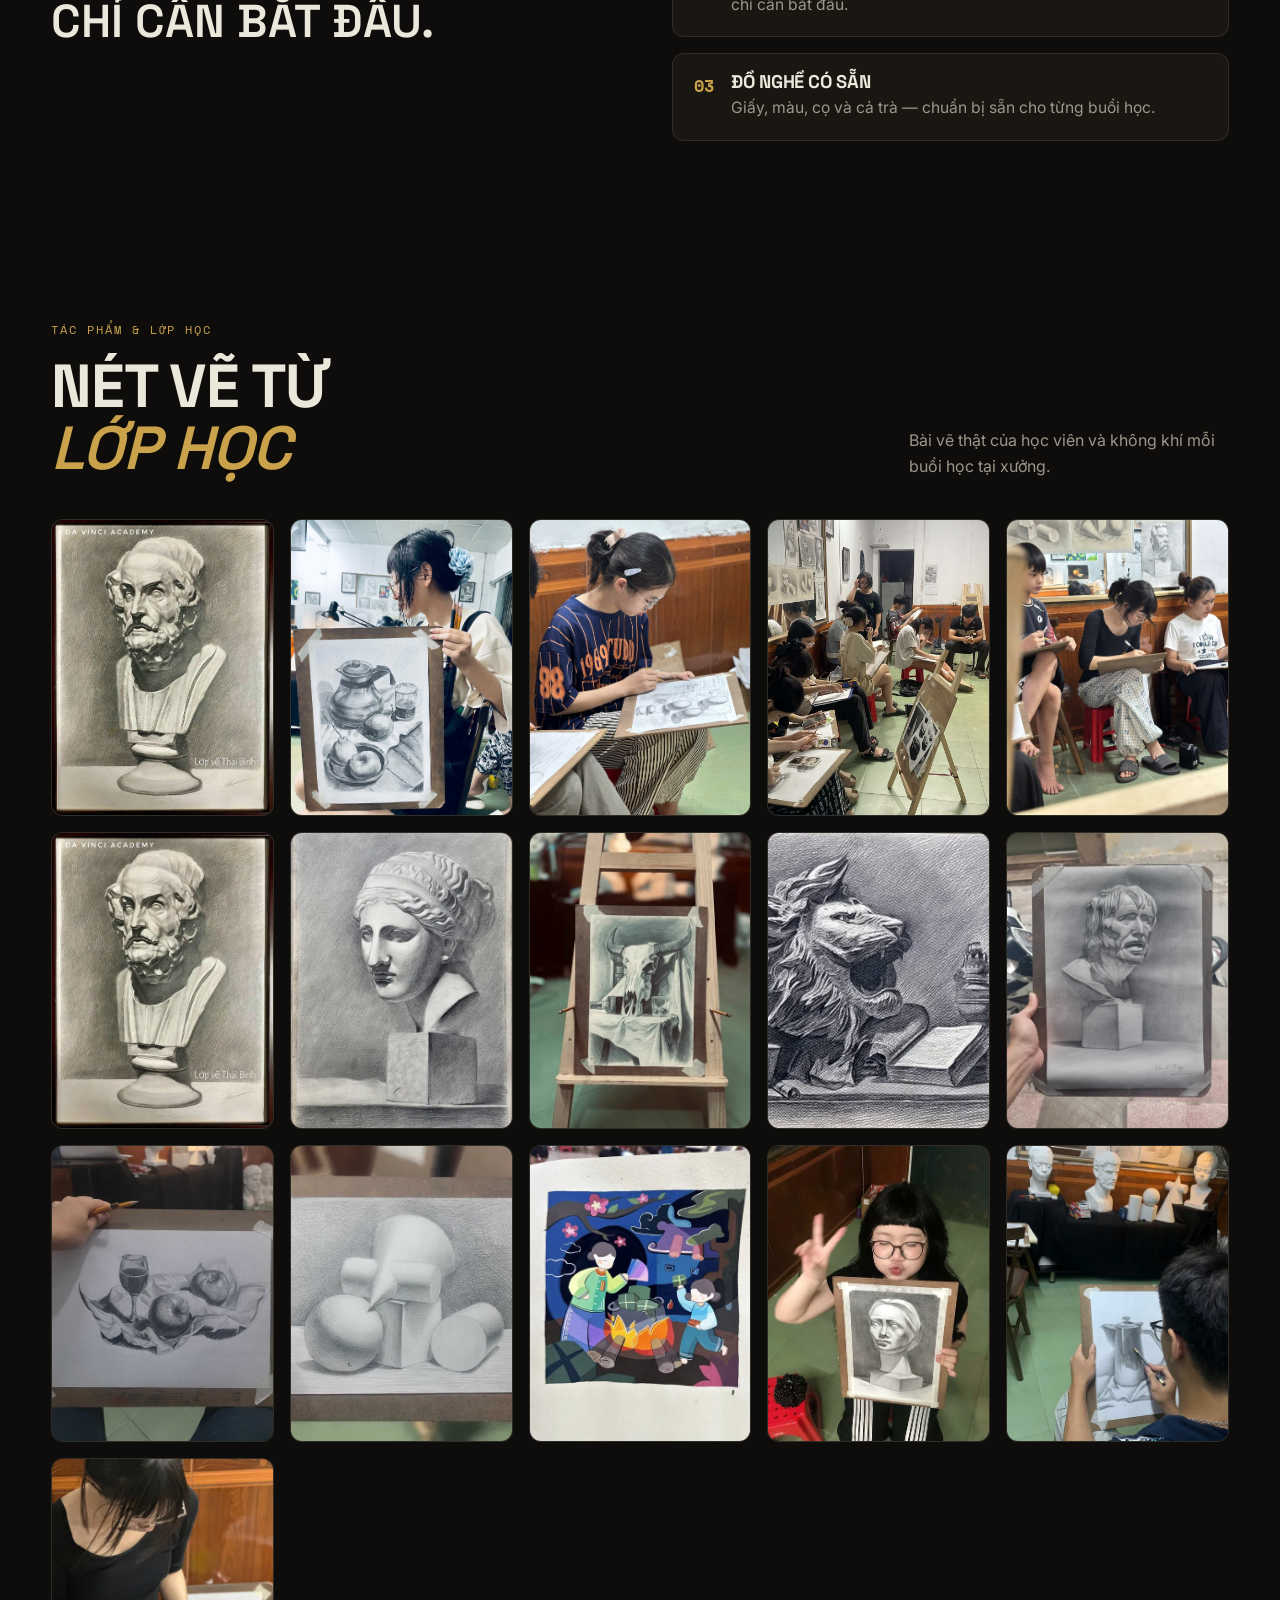
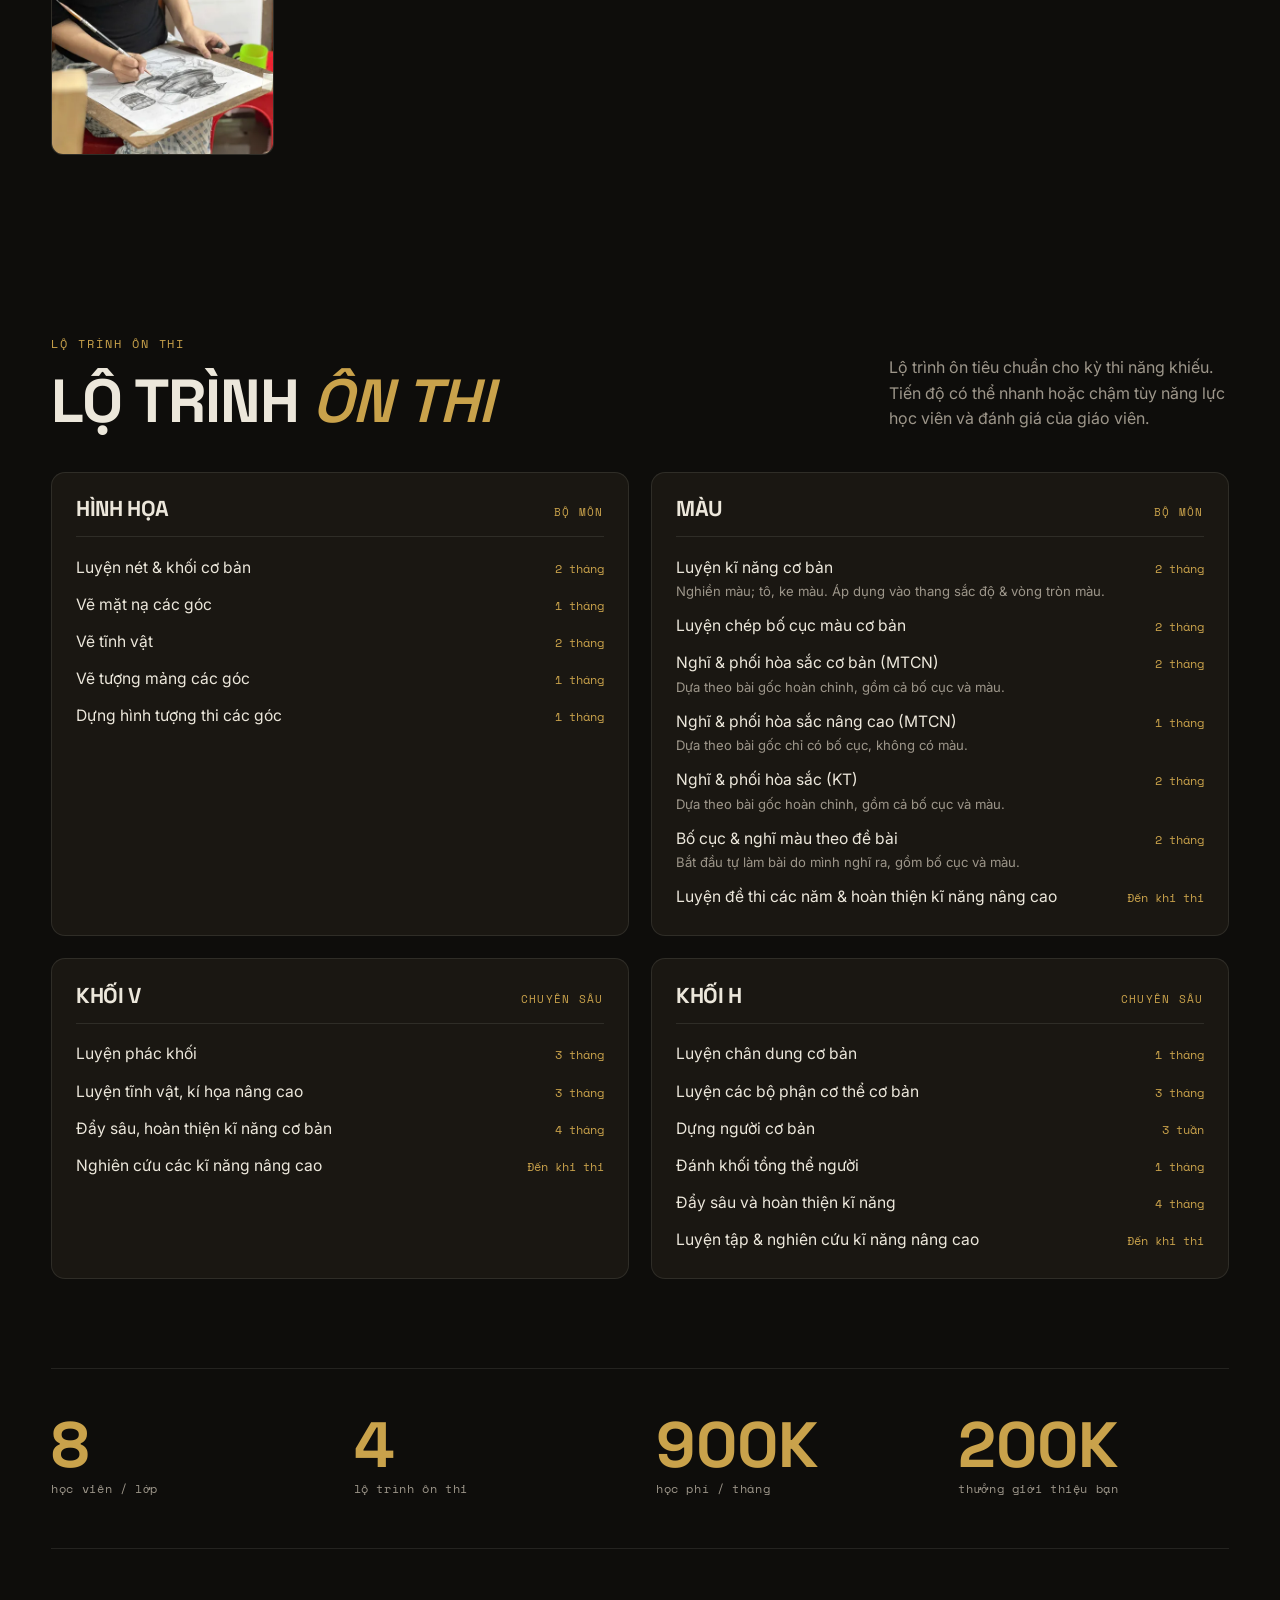
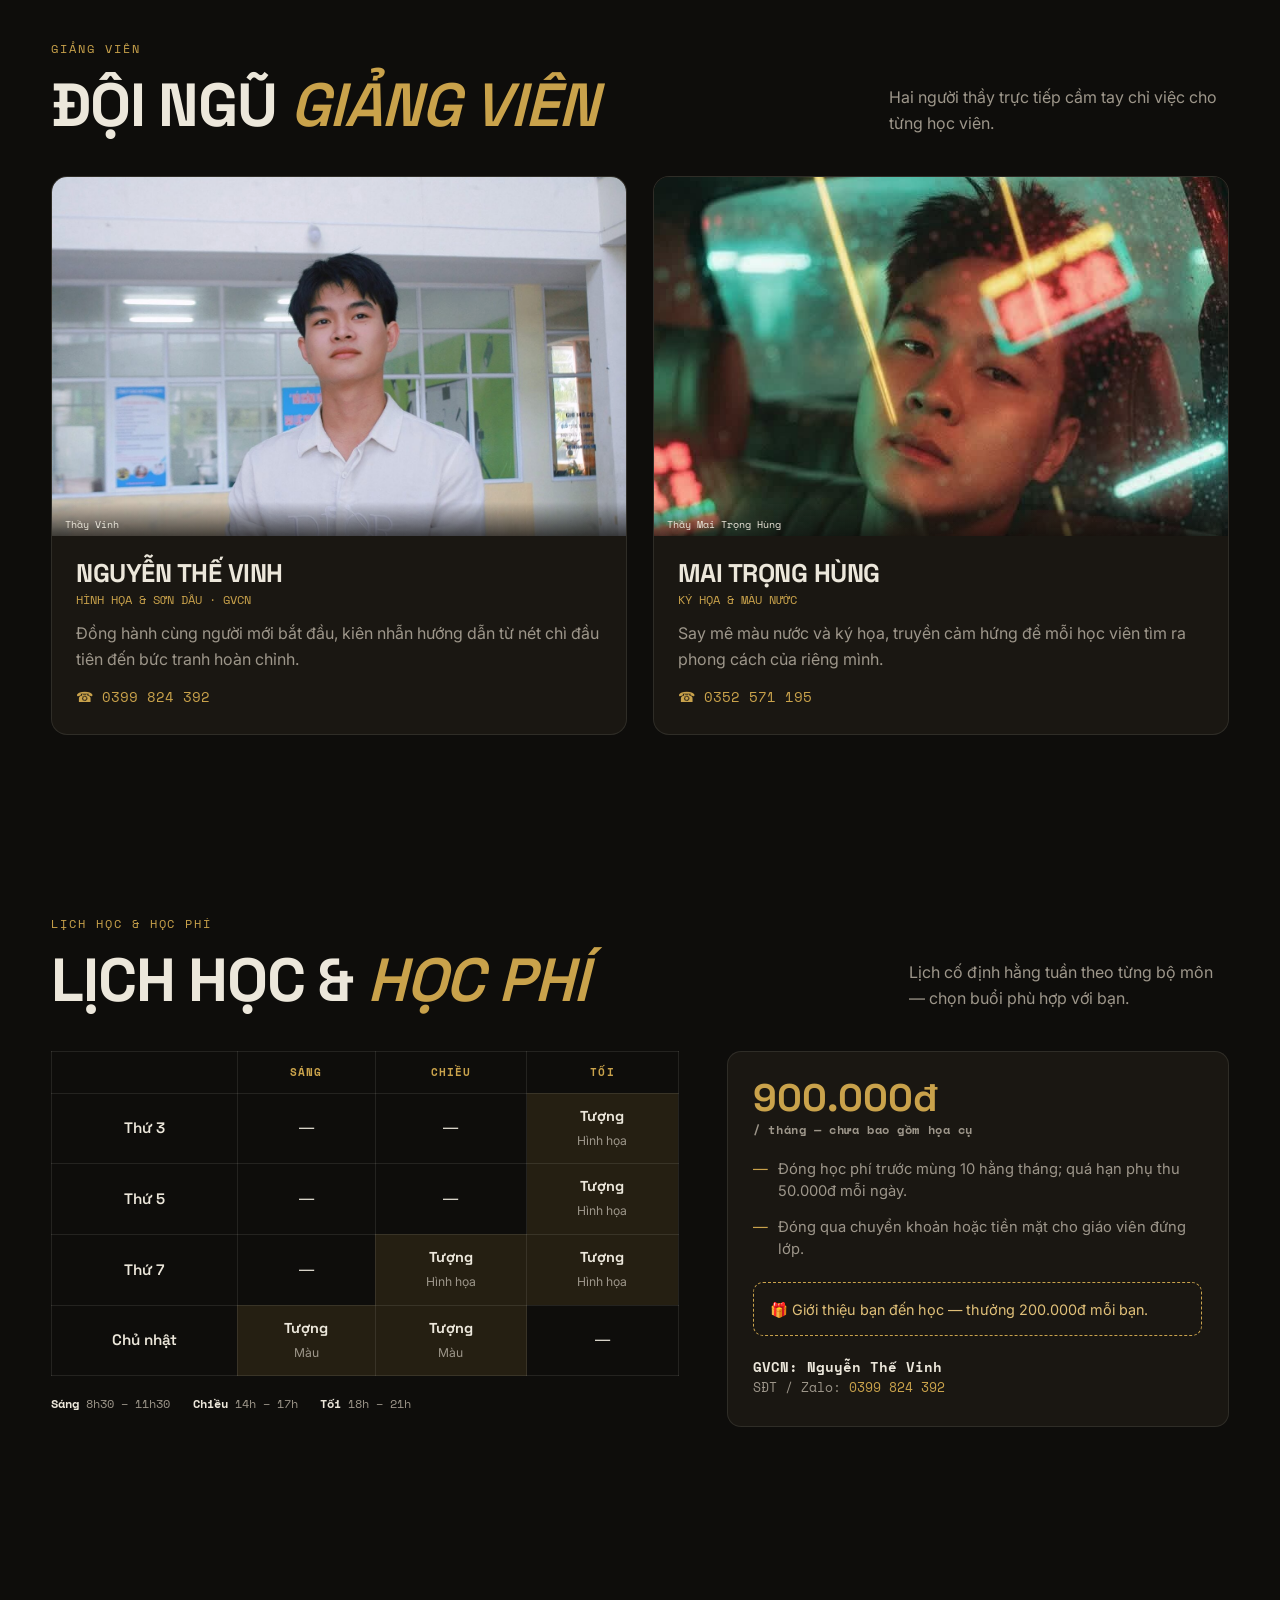
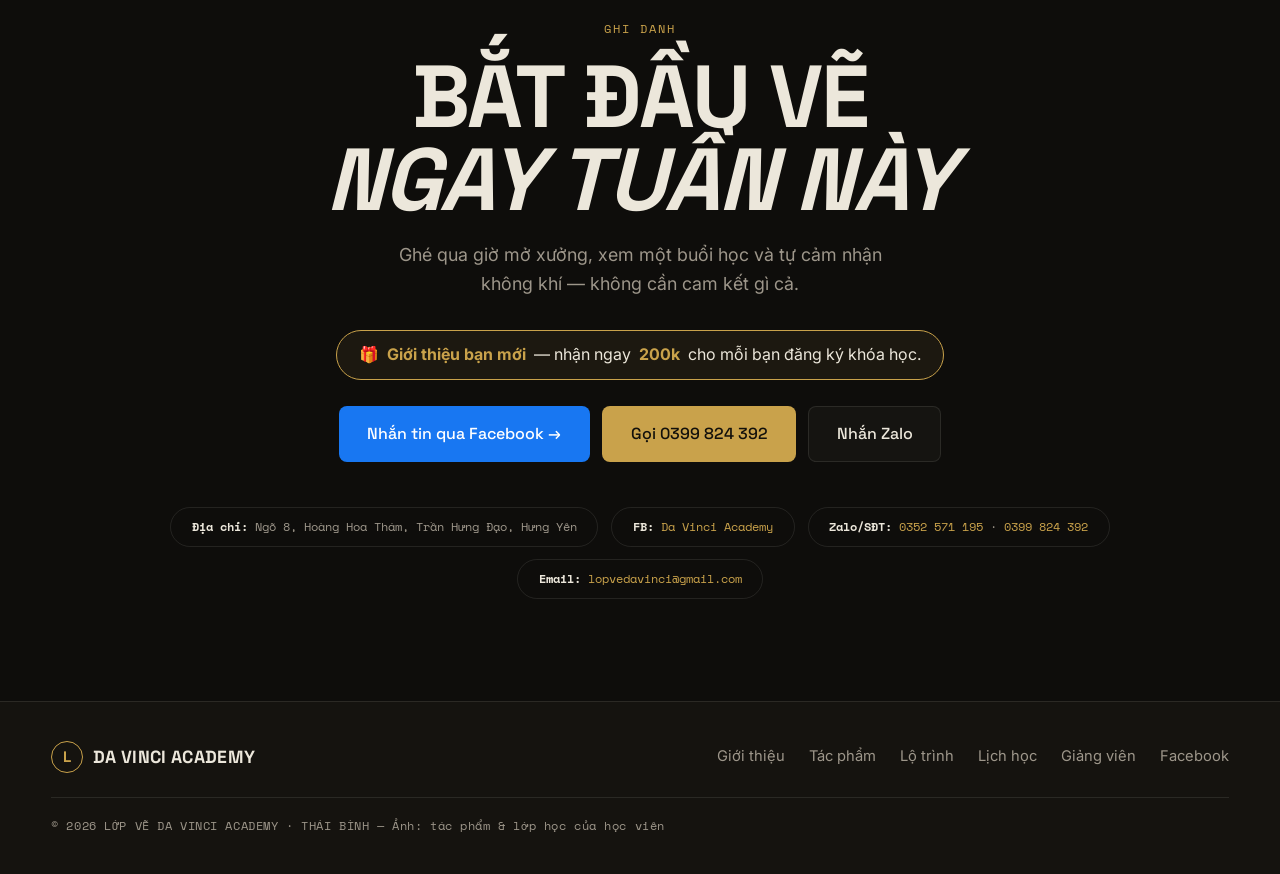
==== commit e3648d3a: "Giảm thưởng giới thiệu từ 300k xuống 200k (mục học phí & bonus) Co-Authored-By: Claude Opus 4.8 (1M " ====
--- a/index.html
+++ b/index.html
@@ -383,7 +383,7 @@
       <div class="stat"><b>8</b><span>học viên / lớp</span></div>
       <div class="stat"><b>4</b><span>lộ trình ôn thi</span></div>
       <div class="stat"><b>900K</b><span>học phí / tháng</span></div>
-      <div class="stat"><b>300K</b><span>thưởng giới thiệu bạn</span></div>
+      <div class="stat"><b>200K</b><span>thưởng giới thiệu bạn</span></div>
     </div>
   </section>
 
@@ -452,7 +452,7 @@
           <li>Đóng học phí trước mùng 10 hằng tháng; quá hạn phụ thu 50.000đ mỗi ngày.</li>
           <li>Đóng qua chuyển khoản hoặc tiền mặt cho giáo viên đứng lớp.</li>
         </ul>
-        <div class="bonus">🎁 Giới thiệu bạn đến học — thưởng 300.000đ mỗi bạn.</div>
+        <div class="bonus">🎁 Giới thiệu bạn đến học — thưởng 200.000đ mỗi bạn.</div>
         <div class="gvcn">
           <b>GVCN: Nguyễn Thế Vinh</b>
           SĐT / Zalo: <a href="tel:0399824392">0399 824 392</a>
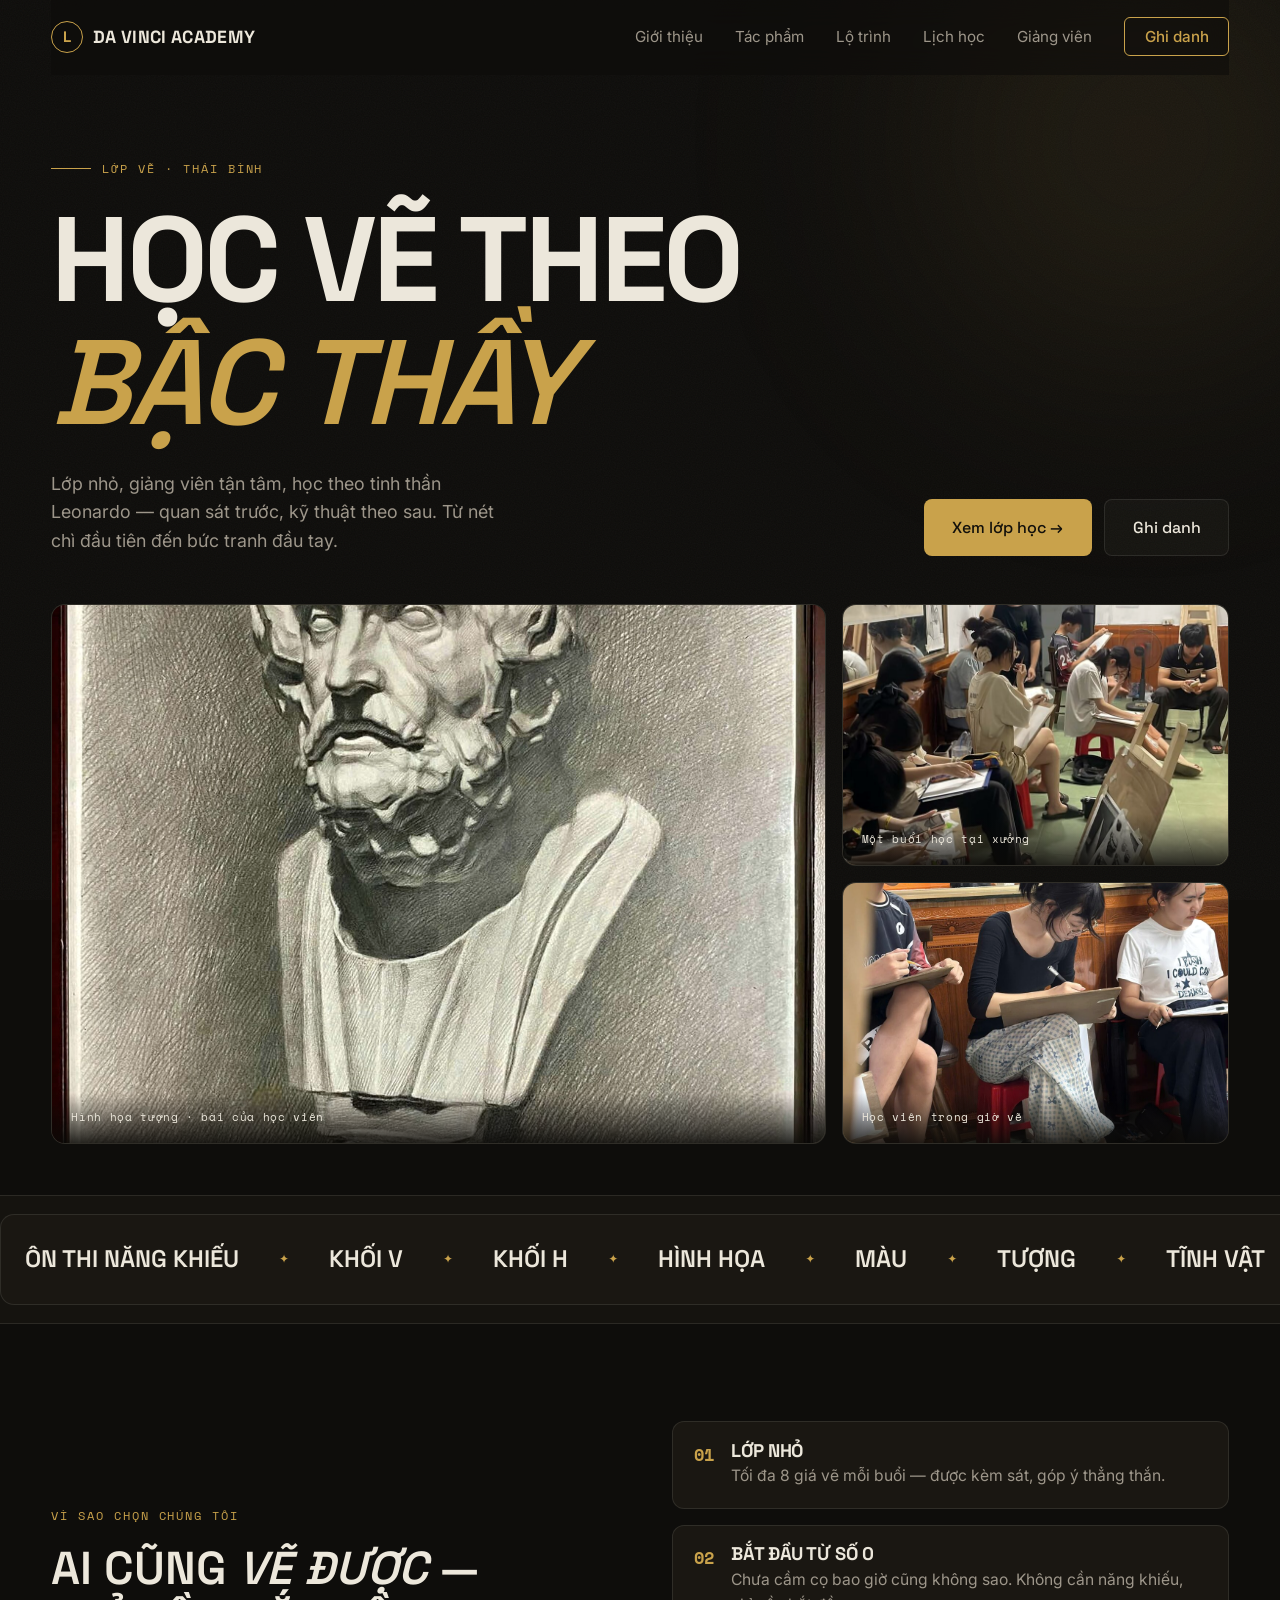
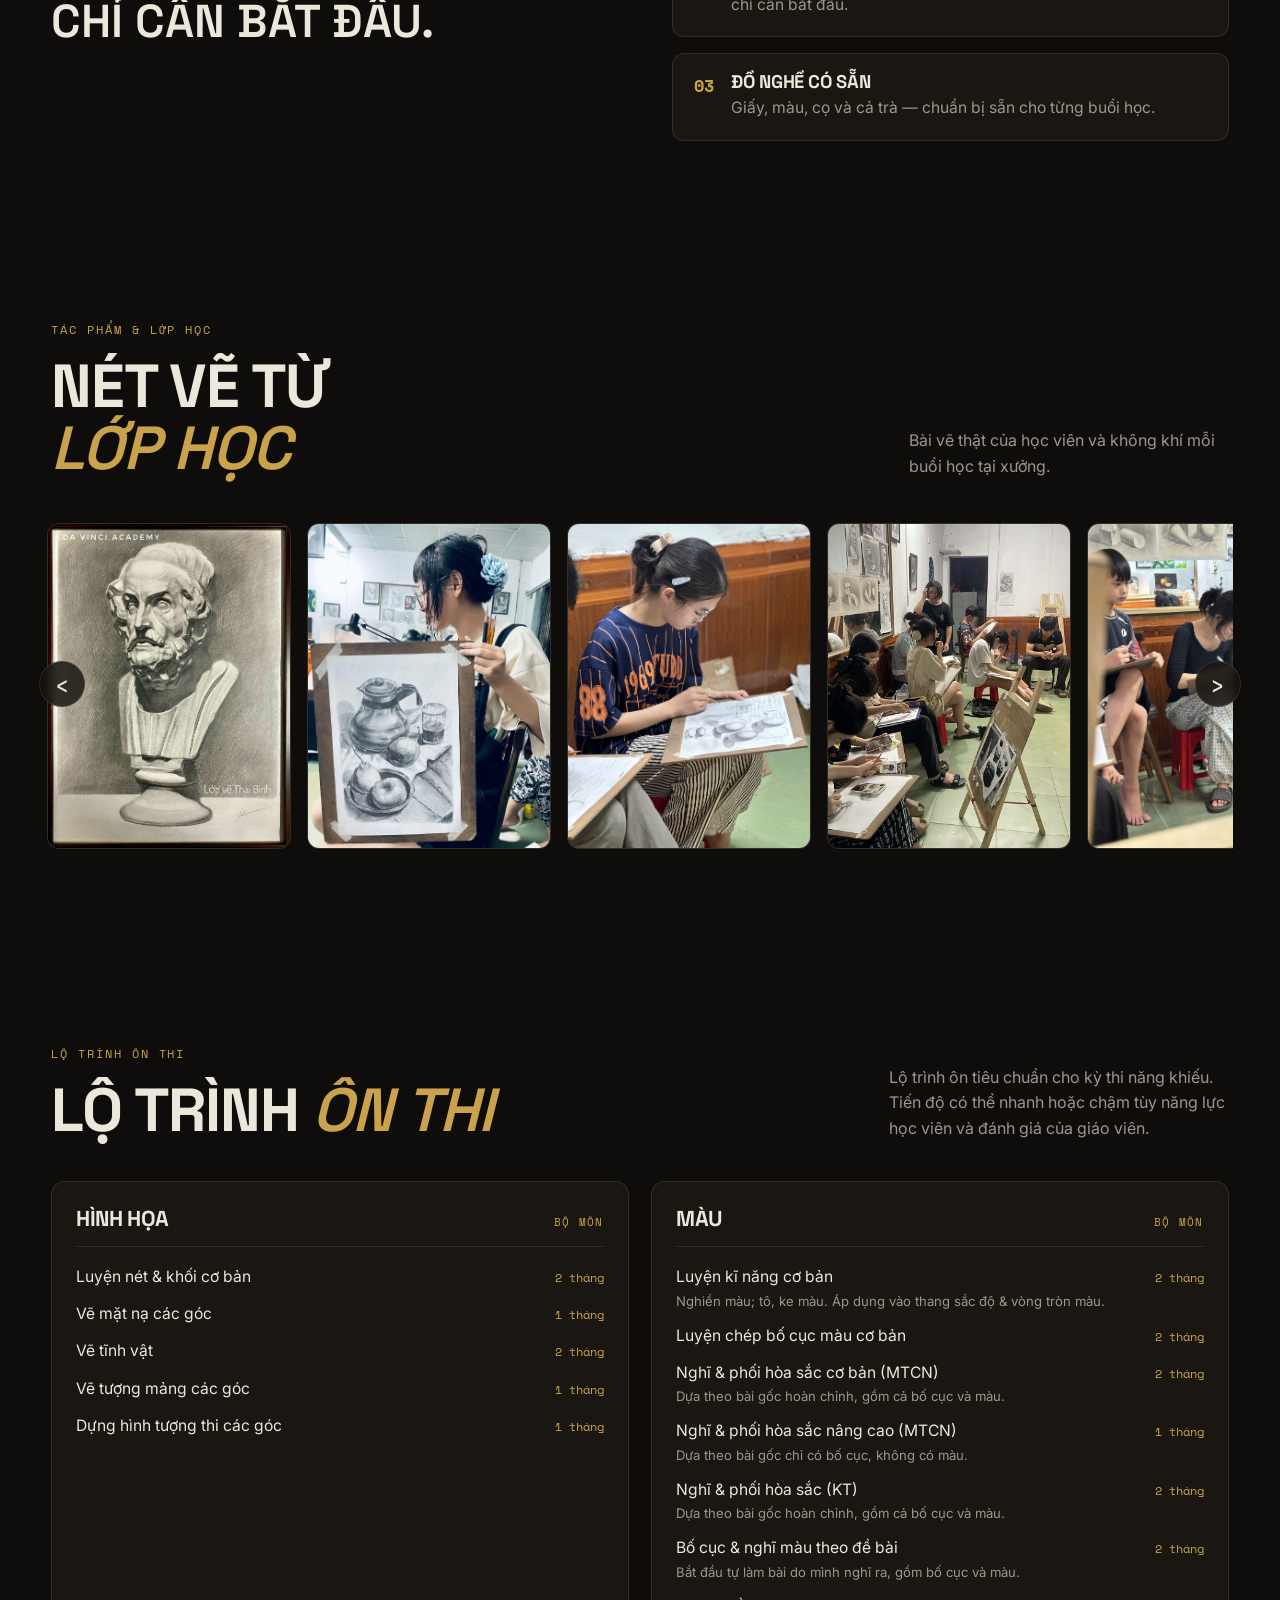
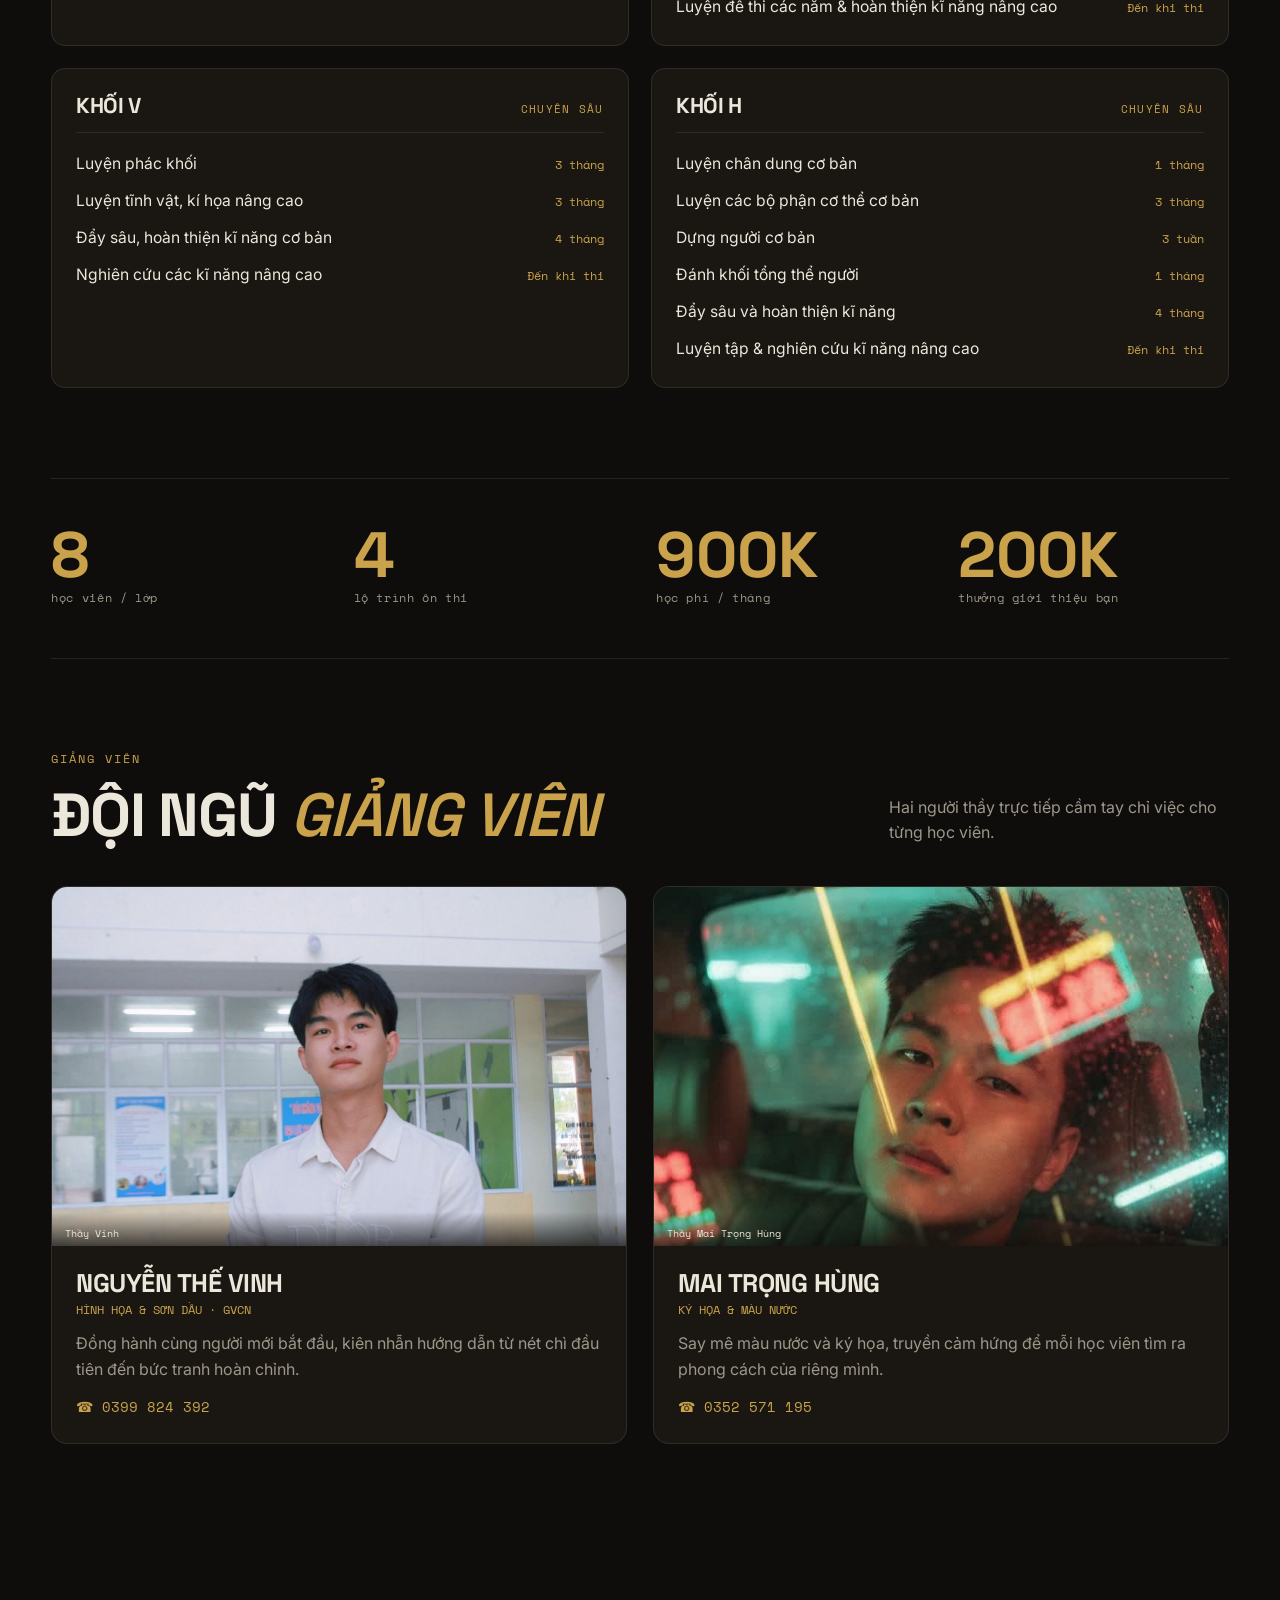
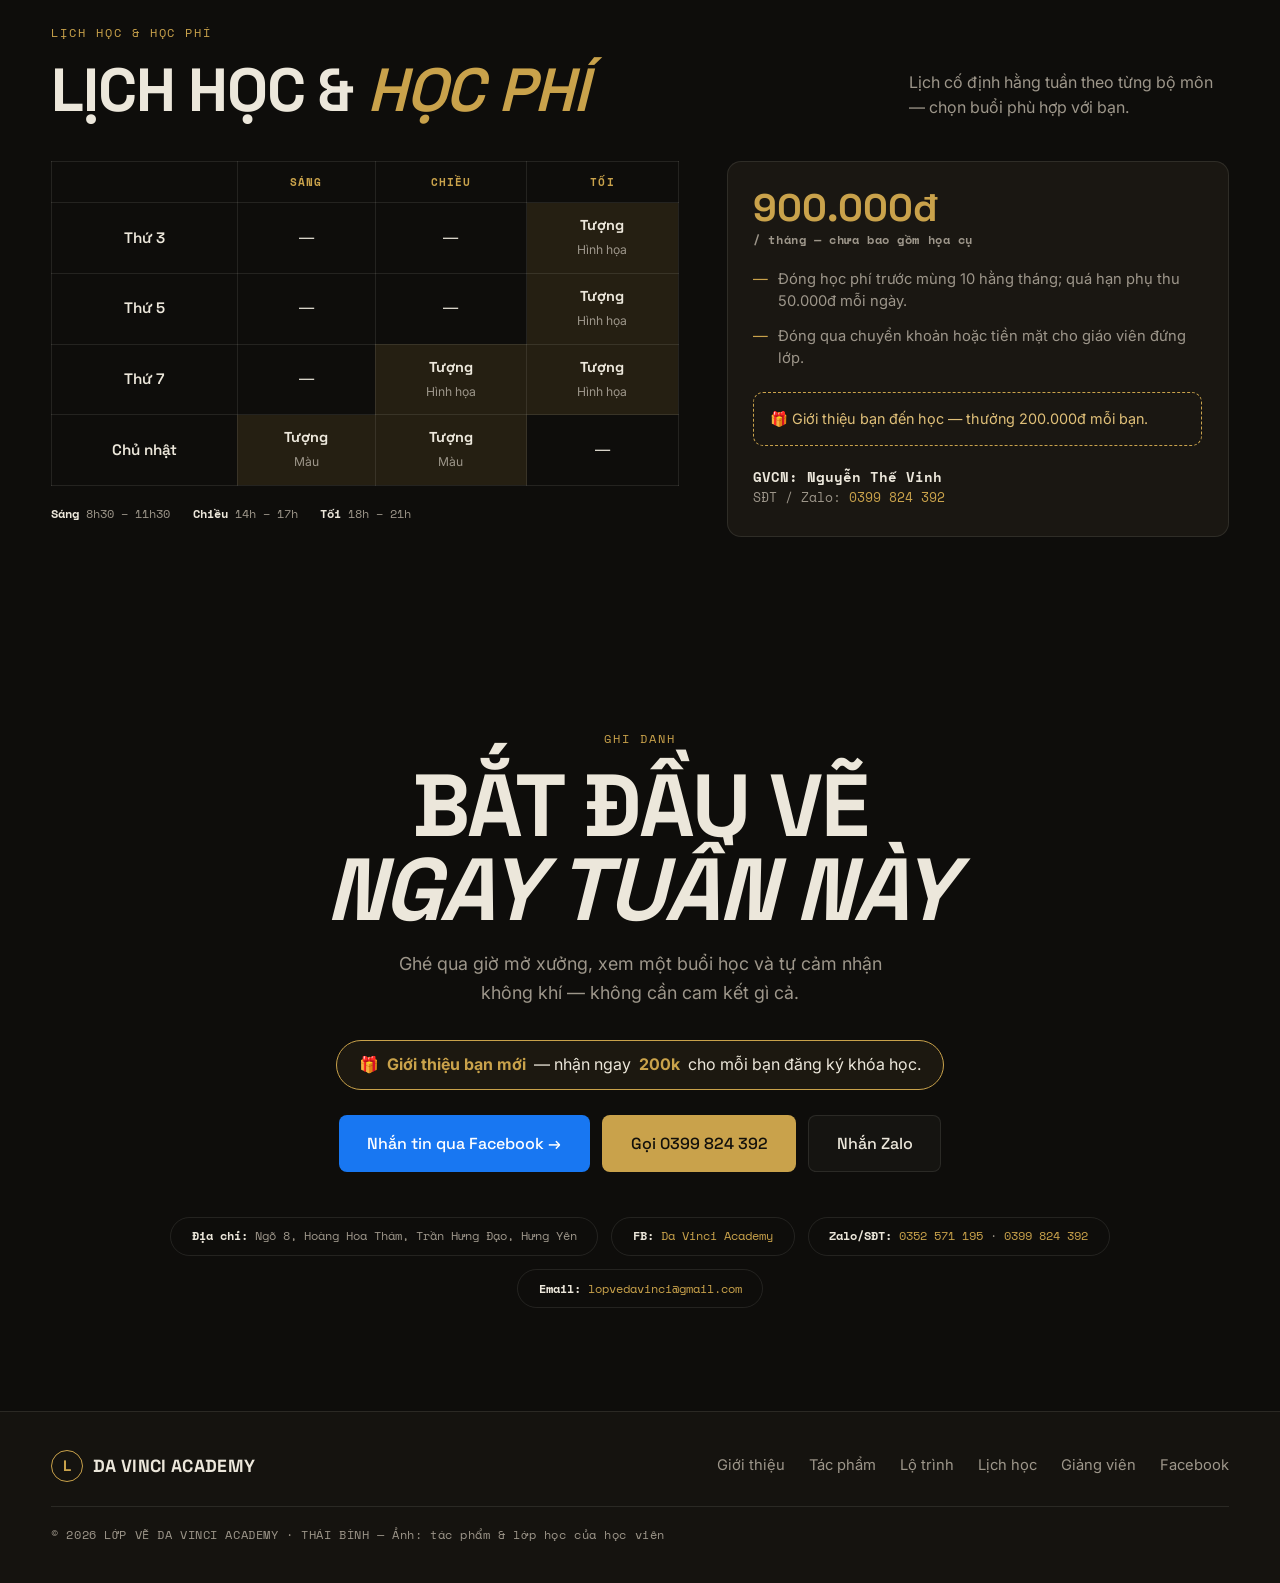
==== commit c1d1e0d5: "Chuyển gallery tác phẩm thành slider ngang để giảm chiều cao - Thay lưới 5 cột (16 ảnh, 4 hàng) bằng" ====
--- a/index.html
+++ b/index.html
@@ -95,9 +95,16 @@
 .about-points h3{font-size:1.15rem;margin-bottom:.2rem;text-transform:uppercase}
 .about-points p{color:var(--muted);font-size:.98rem}
 
-/* ===== Gallery ===== */
-.gallery-grid{display:grid;grid-template-columns:repeat(5,1fr);gap:1rem}
-.art{position:relative;border-radius:12px;overflow:hidden;border:1px solid var(--line);aspect-ratio:3/4;background:var(--card)}
+/* ===== Gallery slider ===== */
+.gallery-slider{position:relative}
+.slider-track{display:flex;gap:1rem;overflow-x:auto;scroll-snap-type:x mandatory;scroll-behavior:smooth;padding:.25rem .25rem 1rem;margin:0 -.25rem;-ms-overflow-style:none;scrollbar-width:none}
+.slider-track::-webkit-scrollbar{display:none}
+.art{flex:0 0 auto;width:clamp(190px,22vw,244px);scroll-snap-align:start;position:relative;border-radius:12px;overflow:hidden;border:1px solid var(--line);aspect-ratio:3/4;background:var(--card)}
+.slider-btn{position:absolute;top:calc(50% - .5rem);transform:translateY(-50%);z-index:5;width:46px;height:46px;border-radius:50%;border:1px solid var(--line);background:rgba(20,18,14,.82);backdrop-filter:blur(6px);color:var(--ink);font-family:var(--display);font-size:1.7rem;line-height:1;cursor:pointer;display:grid;place-items:center;transition:background .2s,border-color .2s,color .2s}
+.slider-btn:hover{border-color:var(--gold);color:var(--gold)}
+.slider-btn.prev{left:-12px}
+.slider-btn.next{right:-12px}
+@media(max-width:600px){.slider-btn{display:none}}
 .art img{width:100%;height:100%;object-fit:cover;filter:saturate(.9) contrast(1.02);transition:transform .5s,filter .4s}
 .art:hover img{transform:scale(1.05);filter:saturate(1)}
 .art figcaption{position:absolute;left:0;right:0;bottom:0;padding:.9rem 1rem;font-family:var(--mono);font-size:.66rem;letter-spacing:.05em;color:var(--ink);background:linear-gradient(transparent,rgba(10,9,7,.88));opacity:0;transform:translateY(8px);transition:.3s}
@@ -203,7 +210,6 @@
   .hero-visual{grid-template-columns:1fr;height:auto}
   .hero-side{grid-template-rows:none;grid-template-columns:1fr 1fr}
   .ph{height:200px}.hero-visual>.ph:first-child{height:300px}
-  .gallery-grid{grid-template-columns:1fr 1fr}
   .class-row{grid-template-columns:60px 1fr;gap:.5rem 1rem}
   .class-row .desc,.class-row .info{grid-column:2;text-align:left}
   .numbers{grid-template-columns:1fr 1fr}
@@ -294,23 +300,27 @@
       </div>
       <p style="max-width:32ch;color:var(--muted)">Bài vẽ thật của học viên và không khí mỗi buổi học tại xưởng.</p>
     </div>
-    <div class="gallery-grid">
-      <figure class="art reveal"><img src="assets/work-bust.jpg" alt="Bài hình họa tượng chì than" loading="lazy" /><figcaption>Hình họa tượng · bài chì than</figcaption></figure>
-      <figure class="art reveal"><img src="assets/work-stilllife.jpg" alt="Bài tĩnh vật ấm trà và hoa quả" loading="lazy" /><figcaption>Tĩnh vật · ấm trà &amp; hoa quả</figcaption></figure>
-      <figure class="art reveal"><img src="assets/class-study.jpg" alt="Học viên vẽ nghiên cứu khối cơ bản" loading="lazy" /><figcaption>Nghiên cứu khối · trứng &amp; hình cơ bản</figcaption></figure>
-      <figure class="art reveal"><img src="assets/class-studio.jpg" alt="Không khí lớp học buổi tối" loading="lazy" /><figcaption>Không khí lớp học buổi tối</figcaption></figure>
-      <figure class="art reveal"><img src="assets/class-trio.jpg" alt="Học viên tập trung vẽ trong giờ học" loading="lazy" /><figcaption>Giờ vẽ · học viên miệt mài</figcaption></figure>
-      <figure class="art reveal"><img src="assets/students/framed-bust-portrait.jpg" alt="Tượng Homer đóng khung" loading="lazy" /><figcaption>Tượng Homer · tác phẩm đóng khung</figcaption></figure>
-      <figure class="art reveal"><img src="assets/students/venus-bust.jpg" alt="Tượng nữ thần" loading="lazy" /><figcaption>Tượng nữ thần · nghiên cứu khối mặt</figcaption></figure>
-      <figure class="art reveal"><img src="assets/students/bull-skull.jpg" alt="Sọ bò và tĩnh vật" loading="lazy" /><figcaption>Sọ bò &amp; tĩnh vật · bố cục nâng cao</figcaption></figure>
-      <figure class="art reveal"><img src="assets/students/lion-sculpture.jpg" alt="Tượng sư tử" loading="lazy" /><figcaption>Tượng sư tử · tĩnh vật phức hợp</figcaption></figure>
-      <figure class="art reveal"><img src="assets/students/bust-portrait-hand.jpg" alt="Tượng bán thân" loading="lazy" /><figcaption>Tượng bán thân · dựng khối chân dung</figcaption></figure>
-      <figure class="art reveal"><img src="assets/students/still-life-apples.jpg" alt="Tĩnh vật táo và ly" loading="lazy" /><figcaption>Tĩnh vật táo &amp; ly · nghiên cứu ánh sáng</figcaption></figure>
-      <figure class="art reveal"><img src="assets/students/still-life-geometric.jpg" alt="Tĩnh vật hình khối" loading="lazy" /><figcaption>Tĩnh vật hình khối · luyện sắc độ</figcaption></figure>
-      <figure class="art reveal"><img src="assets/students/folk-gouache.jpg" alt="Tranh bột màu gói bánh chưng" loading="lazy" /><figcaption>Tranh bột màu · đề tài gói bánh chưng</figcaption></figure>
-      <figure class="art reveal"><img src="assets/students/portrait-bust-student.jpg" alt="Học viên và bài vẽ tượng" loading="lazy" /><figcaption>Học viên &amp; bài vẽ tượng chân dung</figcaption></figure>
-      <figure class="art reveal"><img src="assets/students/student-teapot.jpg" alt="Học viên vẽ ấm kim loại" loading="lazy" /><figcaption>Trong giờ học · vẽ ấm kim loại</figcaption></figure>
-      <figure class="art reveal"><img src="assets/students/student-drawing.jpg" alt="Học viên đang dựng hình" loading="lazy" /><figcaption>Trong giờ học · dựng hình tĩnh vật</figcaption></figure>
+    <div class="gallery-slider reveal">
+      <button class="slider-btn prev" type="button" aria-label="Xem ảnh trước">‹</button>
+      <div class="slider-track">
+      <figure class="art"><img src="assets/work-bust.jpg" alt="Bài hình họa tượng chì than" loading="lazy" /><figcaption>Hình họa tượng · bài chì than</figcaption></figure>
+      <figure class="art"><img src="assets/work-stilllife.jpg" alt="Bài tĩnh vật ấm trà và hoa quả" loading="lazy" /><figcaption>Tĩnh vật · ấm trà &amp; hoa quả</figcaption></figure>
+      <figure class="art"><img src="assets/class-study.jpg" alt="Học viên vẽ nghiên cứu khối cơ bản" loading="lazy" /><figcaption>Nghiên cứu khối · trứng &amp; hình cơ bản</figcaption></figure>
+      <figure class="art"><img src="assets/class-studio.jpg" alt="Không khí lớp học buổi tối" loading="lazy" /><figcaption>Không khí lớp học buổi tối</figcaption></figure>
+      <figure class="art"><img src="assets/class-trio.jpg" alt="Học viên tập trung vẽ trong giờ học" loading="lazy" /><figcaption>Giờ vẽ · học viên miệt mài</figcaption></figure>
+      <figure class="art"><img src="assets/students/framed-bust-portrait.jpg" alt="Tượng Homer đóng khung" loading="lazy" /><figcaption>Tượng Homer · tác phẩm đóng khung</figcaption></figure>
+      <figure class="art"><img src="assets/students/venus-bust.jpg" alt="Tượng nữ thần" loading="lazy" /><figcaption>Tượng nữ thần · nghiên cứu khối mặt</figcaption></figure>
+      <figure class="art"><img src="assets/students/bull-skull.jpg" alt="Sọ bò và tĩnh vật" loading="lazy" /><figcaption>Sọ bò &amp; tĩnh vật · bố cục nâng cao</figcaption></figure>
+      <figure class="art"><img src="assets/students/lion-sculpture.jpg" alt="Tượng sư tử" loading="lazy" /><figcaption>Tượng sư tử · tĩnh vật phức hợp</figcaption></figure>
+      <figure class="art"><img src="assets/students/bust-portrait-hand.jpg" alt="Tượng bán thân" loading="lazy" /><figcaption>Tượng bán thân · dựng khối chân dung</figcaption></figure>
+      <figure class="art"><img src="assets/students/still-life-apples.jpg" alt="Tĩnh vật táo và ly" loading="lazy" /><figcaption>Tĩnh vật táo &amp; ly · nghiên cứu ánh sáng</figcaption></figure>
+      <figure class="art"><img src="assets/students/still-life-geometric.jpg" alt="Tĩnh vật hình khối" loading="lazy" /><figcaption>Tĩnh vật hình khối · luyện sắc độ</figcaption></figure>
+      <figure class="art"><img src="assets/students/folk-gouache.jpg" alt="Tranh bột màu gói bánh chưng" loading="lazy" /><figcaption>Tranh bột màu · đề tài gói bánh chưng</figcaption></figure>
+      <figure class="art"><img src="assets/students/portrait-bust-student.jpg" alt="Học viên và bài vẽ tượng" loading="lazy" /><figcaption>Học viên &amp; bài vẽ tượng chân dung</figcaption></figure>
+      <figure class="art"><img src="assets/students/student-teapot.jpg" alt="Học viên vẽ ấm kim loại" loading="lazy" /><figcaption>Trong giờ học · vẽ ấm kim loại</figcaption></figure>
+      <figure class="art"><img src="assets/students/student-drawing.jpg" alt="Học viên đang dựng hình" loading="lazy" /><figcaption>Trong giờ học · dựng hình tĩnh vật</figcaption></figure>
+      </div>
+      <button class="slider-btn next" type="button" aria-label="Xem ảnh tiếp">›</button>
     </div>
   </section>
 </div>
@@ -501,6 +511,12 @@
   window.addEventListener('scroll',()=>nav.classList.toggle('stuck',window.scrollY>10));
   const io=new IntersectionObserver((es,o)=>es.forEach(e=>{if(e.isIntersecting){e.target.classList.add('in');o.unobserve(e.target)}}),{threshold:.1,rootMargin:'0px 0px -40px 0px'});
   document.querySelectorAll('.reveal').forEach(el=>io.observe(el));
+  document.querySelectorAll('.gallery-slider').forEach(s=>{
+    const track=s.querySelector('.slider-track');
+    const step=()=>Math.max(track.clientWidth*.8,260);
+    s.querySelector('.prev').addEventListener('click',()=>track.scrollBy({left:-step(),behavior:'smooth'}));
+    s.querySelector('.next').addEventListener('click',()=>track.scrollBy({left:step(),behavior:'smooth'}));
+  });
   document.getElementById('year').textContent=new Date().getFullYear();
 </script>
 </body>
